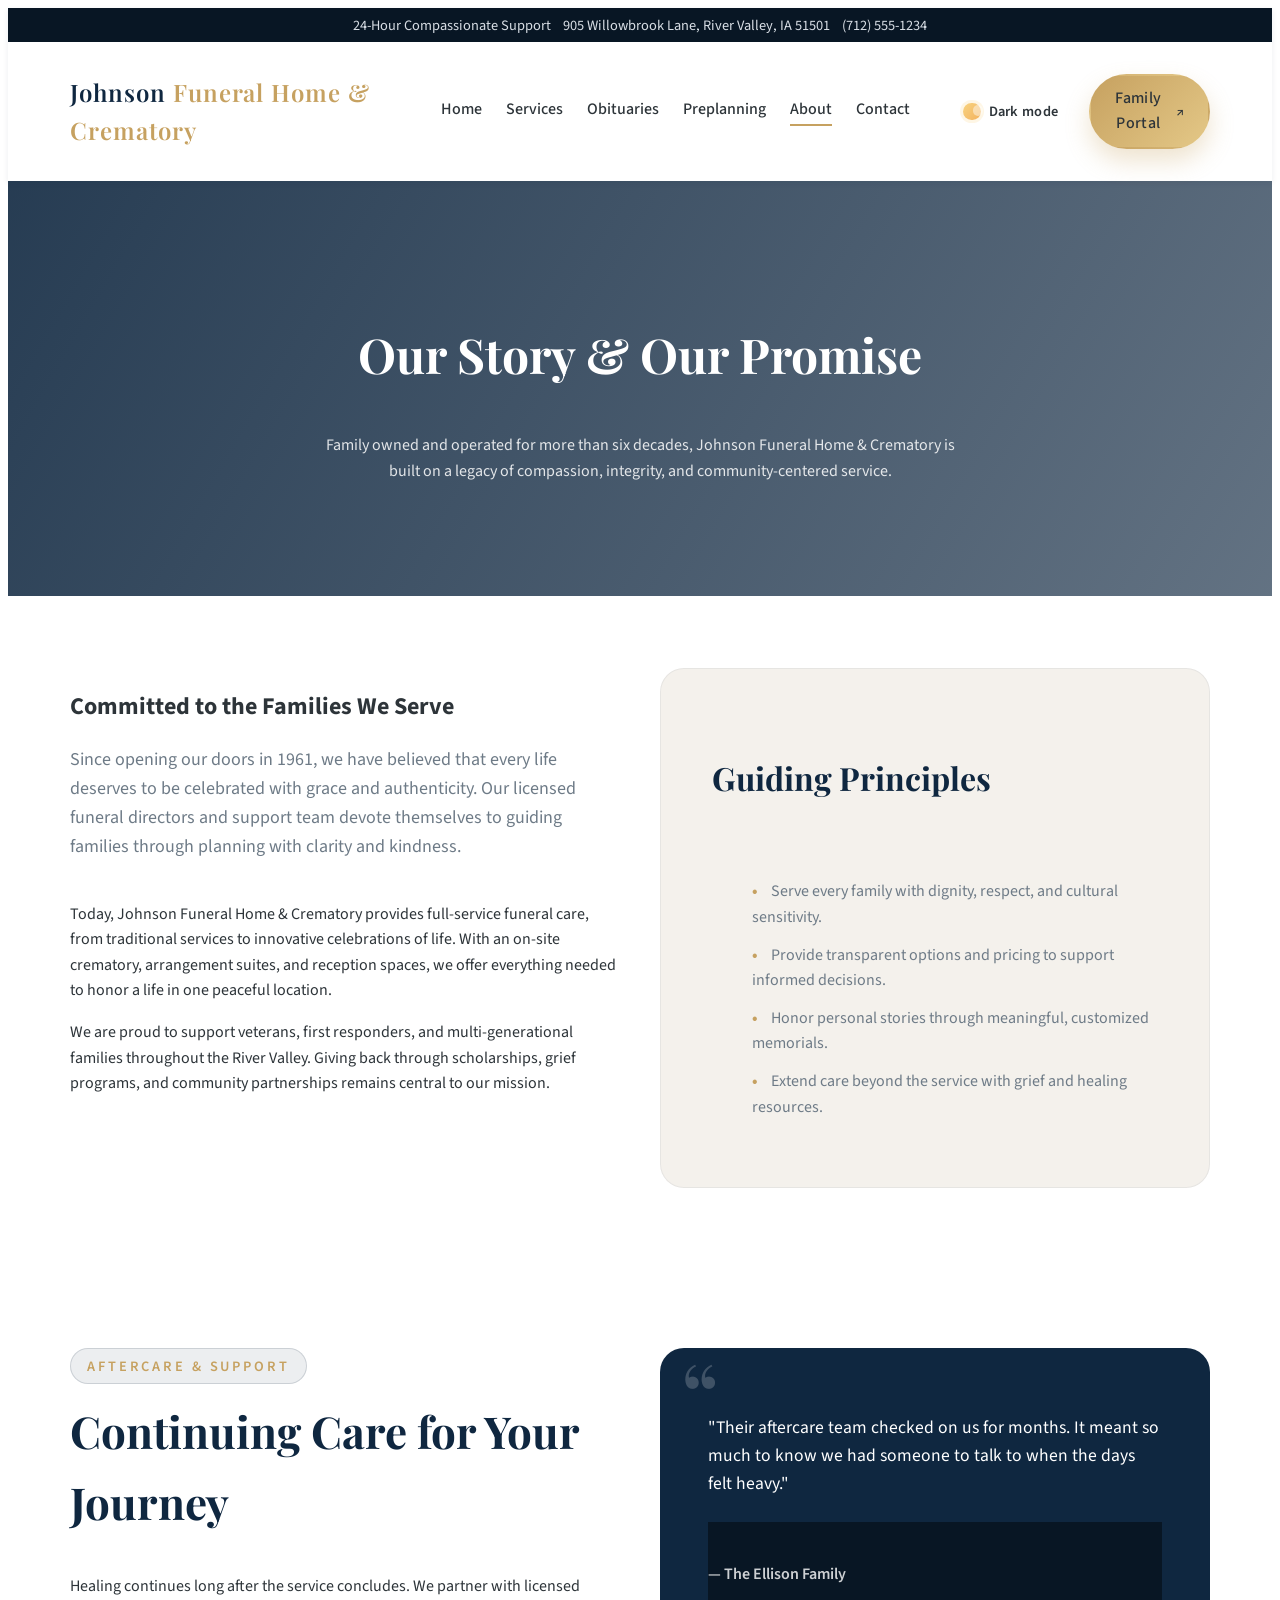
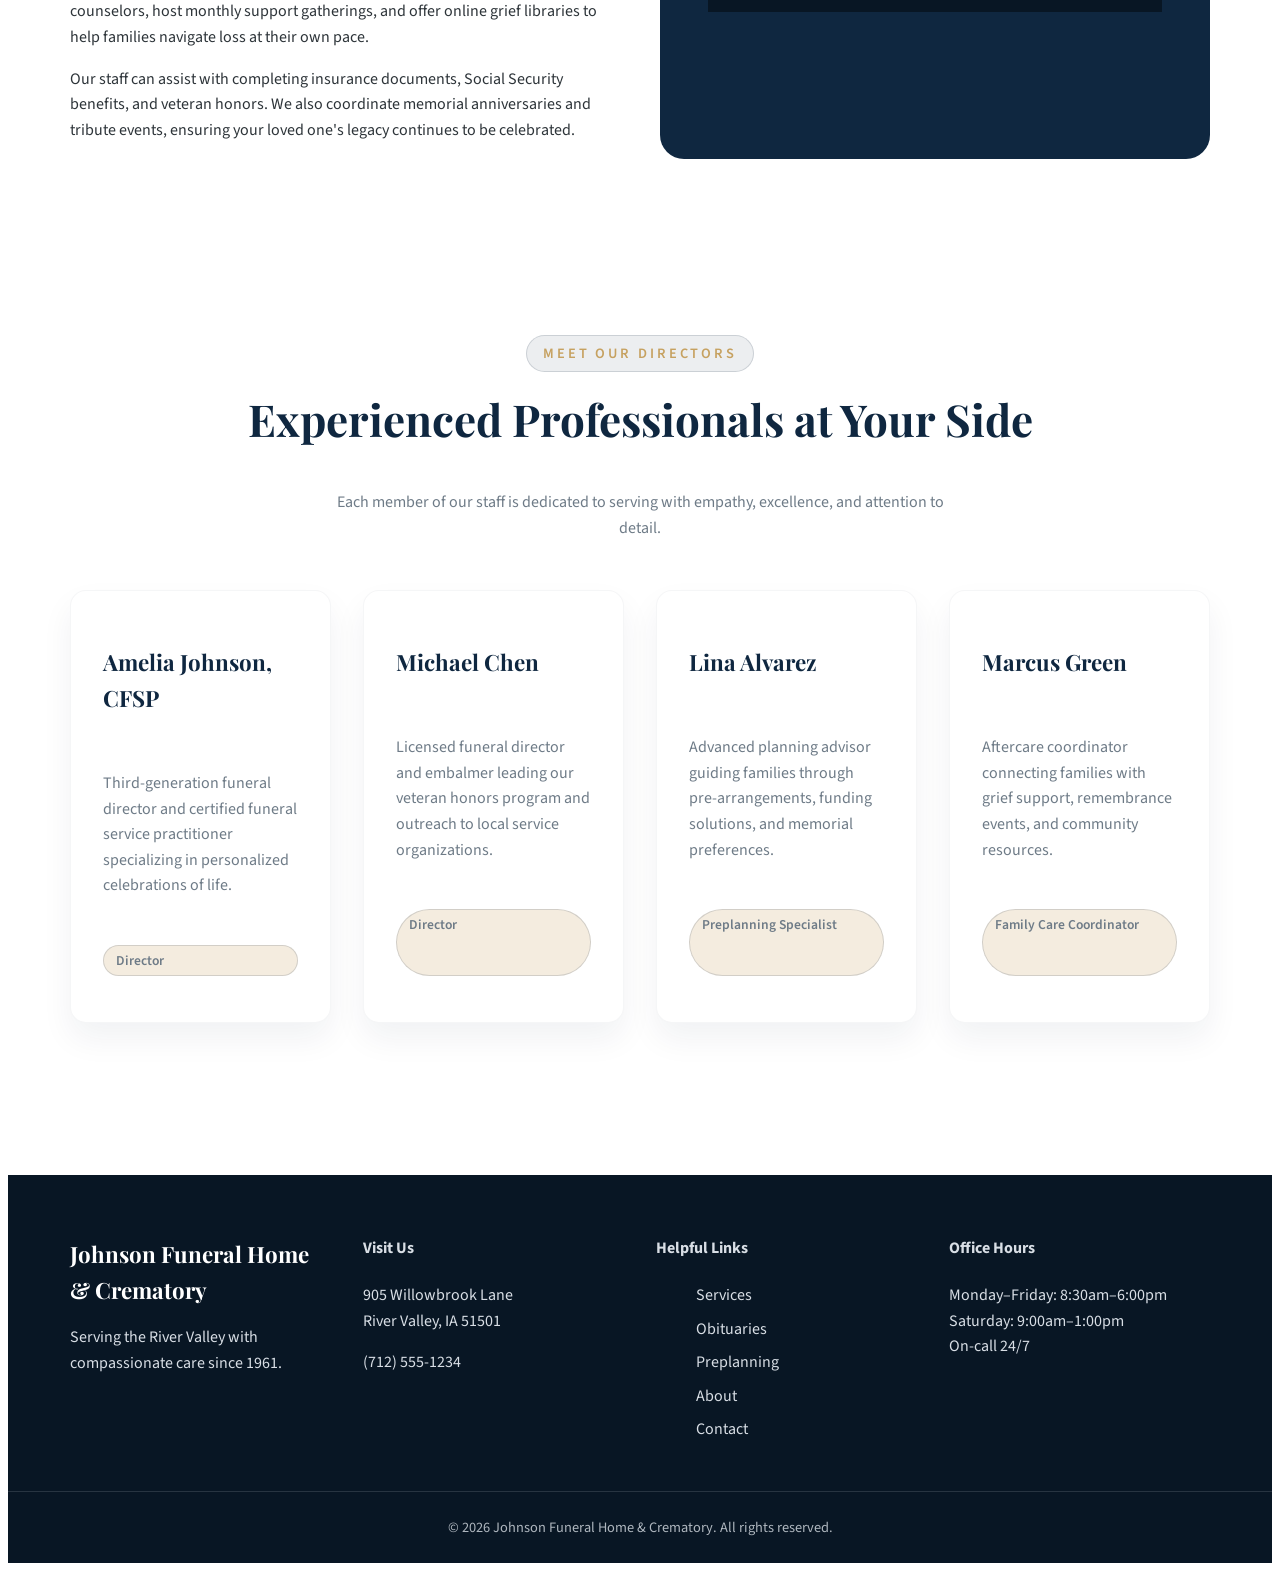
==== about.html @ 652b6789 "Merge branch 'main' into codex/create-github-pages-site-for-johnson-funeral-home-f4j07v" ====
<!DOCTYPE html>
<html lang="en" data-theme="light">
<html lang="en">
  <head>
    <meta charset="utf-8" />
    <meta name="viewport" content="width=device-width, initial-scale=1" />
    <meta
      name="description"
      content="Learn about the history, mission, and dedicated staff of Johnson Funeral Home & Crematory."
    />
    <title>About Johnson Funeral Home &amp; Crematory</title>
    <script>
      (function () {
        try {
          var storedTheme = localStorage.getItem('theme');
          if (storedTheme === 'dark') {
            document.documentElement.setAttribute('data-theme', 'dark');
          }
        } catch (error) {
          /* localStorage unavailable */
        }
      })();
    </script>
    <link rel="stylesheet" href="assets/css/site.css" />
    <script src="assets/js/main.js" defer></script>
  </head>
  <body>
    <header class="site-header">
      <div class="top-bar">
        <div class="container">
          <span>24-Hour Compassionate Support</span>
          <span>905 Willowbrook Lane, River Valley, IA 51501</span>
          <a href="tel:17125551234">(712) 555-1234</a>
        </div>
      </div>
      <div class="container navbar">
        <a href="index.html" class="brand">Johnson <span>Funeral Home &amp; Crematory</span></a>
        <button
          class="nav-toggle"
          type="button"
          aria-expanded="false"
          aria-label="Toggle navigation"
          data-nav-toggle
        >
          &#9776;
        </button>
        <ul class="nav-links" data-nav-links>
          <li><a href="index.html">Home</a></li>
          <li><a href="services.html">Services</a></li>
          <li><a href="obituaries.html">Obituaries</a></li>
          <li><a href="preplanning.html">Preplanning</a></li>
          <li><a class="active" href="about.html">About</a></li>
          <li><a href="contact.html">Contact</a></li>
          <li class="nav-actions">
            <button class="theme-toggle" type="button" data-theme-toggle aria-pressed="false">
              <span class="theme-toggle__icon" aria-hidden="true"></span>
              <span class="theme-toggle__label" data-theme-toggle-label>Dark mode</span>
            </button>
            <button
              class="btn btn-portal"
              type="button"
              data-portal-open
              aria-haspopup="dialog"
              aria-controls="family-portal"
            >
              Family Portal
            </button>
          </li>
        </ul>
      </div>
    </header>

    <main>
      <section class="page-hero">
        <div class="container">
          <h1>Our Story &amp; Our Promise</h1>
          <p>
            Family owned and operated for more than six decades, Johnson Funeral Home &amp; Crematory is built on a
            legacy of compassion, integrity, and community-centered service.
          </p>
        </div>
      </section>

      <section class="page-content">
        <div class="container split">
          <article>
            <h2>Committed to the Families We Serve</h2>
            <p class="lead">
              Since opening our doors in 1961, we have believed that every life deserves to be celebrated with grace
              and authenticity. Our licensed funeral directors and support team devote themselves to guiding families
              through planning with clarity and kindness.
            </p>
            <p>
              Today, Johnson Funeral Home &amp; Crematory provides full-service funeral care, from traditional services to
              innovative celebrations of life. With an on-site crematory, arrangement suites, and reception spaces, we
              offer everything needed to honor a life in one peaceful location.
            </p>
            <p>
              We are proud to support veterans, first responders, and multi-generational families throughout the River
              Valley. Giving back through scholarships, grief programs, and community partnerships remains central to
              our mission.
            </p>
          </article>
          <aside class="highlight-banner">
            <h3>Guiding Principles</h3>
            <ul>
              <li>Serve every family with dignity, respect, and cultural sensitivity.</li>
              <li>Provide transparent options and pricing to support informed decisions.</li>
              <li>Honor personal stories through meaningful, customized memorials.</li>
              <li>Extend care beyond the service with grief and healing resources.</li>
            </ul>
          </aside>
        </div>
      </section>

      <section class="section" id="aftercare">
        <div class="container grid-two-column">
          <div>
            <div class="section-header" style="text-align: left; margin: 0">
              <span>Aftercare &amp; Support</span>
              <h2>Continuing Care for Your Journey</h2>
            </div>
            <p>
              Healing continues long after the service concludes. We partner with licensed counselors, host monthly
              support gatherings, and offer online grief libraries to help families navigate loss at their own pace.
            </p>
            <p>
              Our staff can assist with completing insurance documents, Social Security benefits, and veteran honors.
              We also coordinate memorial anniversaries and tribute events, ensuring your loved one's legacy continues
              to be celebrated.
            </p>
          </div>
          <aside class="quote">
            <p>
              "Their aftercare team checked on us for months. It meant so much to know we had someone to talk to when the
              days felt heavy."
            </p>
            <footer>&mdash; The Ellison Family</footer>
          </aside>
        </div>
      </section>

      <section class="section">
        <div class="container">
          <div class="section-header">
            <span>Meet Our Directors</span>
            <h2>Experienced Professionals at Your Side</h2>
            <p>
              Each member of our staff is dedicated to serving with empathy, excellence, and attention to detail.
            </p>
          </div>
          <div class="card-grid">
            <article class="card">
              <h3>Amelia Johnson, CFSP</h3>
              <p>
                Third-generation funeral director and certified funeral service practitioner specializing in personalized
                celebrations of life.
              </p>
              <p class="badge">Director</p>
            </article>
            <article class="card">
              <h3>Michael Chen</h3>
              <p>
                Licensed funeral director and embalmer leading our veteran honors program and outreach to local service
                organizations.
              </p>
              <p class="badge">Director</p>
            </article>
            <article class="card">
              <h3>Lina Alvarez</h3>
              <p>
                Advanced planning advisor guiding families through pre-arrangements, funding solutions, and memorial
                preferences.
              </p>
              <p class="badge">Preplanning Specialist</p>
            </article>
            <article class="card">
              <h3>Marcus Green</h3>
              <p>
                Aftercare coordinator connecting families with grief support, remembrance events, and community resources.
              </p>
              <p class="badge">Family Care Coordinator</p>
            </article>
          </div>
        </div>
      </section>
    </main>

    <footer>
      <div class="container footer-grid">
        <div class="footer-brand">
          <h3>Johnson Funeral Home &amp; Crematory</h3>
          <p>Serving the River Valley with compassionate care since 1961.</p>
        </div>
        <div>
          <h4>Visit Us</h4>
          <p>905 Willowbrook Lane<br />River Valley, IA 51501</p>
          <p><a href="tel:17125551234">(712) 555-1234</a></p>
        </div>
        <div>
          <h4>Helpful Links</h4>
          <ul class="footer-links">
            <li><a href="services.html">Services</a></li>
            <li><a href="obituaries.html">Obituaries</a></li>
            <li><a href="preplanning.html">Preplanning</a></li>
            <li><a href="about.html">About</a></li>
            <li><a href="contact.html">Contact</a></li>
          </ul>
        </div>
        <div>
          <h4>Office Hours</h4>
          <p>Monday&ndash;Friday: 8:30am&ndash;6:00pm<br />Saturday: 9:00am&ndash;1:00pm<br />On-call 24/7</p>
        </div>
      </div>
      <div class="footer-bottom">
        &copy; <span id="year">2024</span> Johnson Funeral Home &amp; Crematory. All rights reserved.
      </div>
    </footer>
    <div class="portal-modal" id="family-portal" data-portal-modal aria-hidden="true">
      <div class="portal-modal__content" role="dialog" aria-modal="true" aria-labelledby="portal-title">
        <header class="portal-modal__header">
          <h2 id="portal-title">Family Portal</h2>
          <button class="portal-modal__close" type="button" data-portal-close aria-label="Close family portal">&times;</button>
        </header>
        <div class="portal-modal__body">
          <iframe src="https://thepassagecare.com" title="Family Portal - The Passage Care" loading="lazy"></iframe>
        </div>
      </div>
    </div>
    <script>
      document.getElementById('year').textContent = new Date().getFullYear();
    </script>
  </body>
</html>
---- assets/css/site.css ----
@import url("https://fonts.googleapis.com/css2?family=Playfair+Display:wght@500;600;700&family=Source+Sans+Pro:wght@400;600;700&display=swap");

:root {
  --primary: #0f2740;
  --primary-dark: #081624;
  --accent: #c6a160;
  --light: #f4f1ec;
  --muted: #6e7b87;
  --text: #2d3439;
  --text-subtle: #55616b;
  --body-bg: #ffffff;
  --nav-surface: rgba(255, 255, 255, 0.95);
  --surface: #ffffff;
  --surface-alt: #f3f6fa;
  --surface-border: rgba(15, 39, 64, 0.08);
  --overlay: rgba(13, 22, 36, 0.65);
  --body-bg: #ffffff;
  --nav-surface: #ffffff;
  --surface: #ffffff;
  --surface-alt: #f3f6fa;
  --surface-border: rgba(15, 39, 64, 0.06);
  --max-width: 1140px;
  --transition: all 0.3s ease;
  color-scheme: light;
  font-size: 16px;
}

:root[data-theme="dark"] {
  --primary: #d8e4f5;
  --primary-dark: #03070f;
  --primary-dark: #040910;
  --accent: #d7ba7a;
  --light: rgba(215, 186, 122, 0.12);
  --muted: #a7b4c5;
  --text: #e8eff7;
  --text-subtle: #92a1b6;
  --body-bg: #070f1c;
  --nav-surface: rgba(7, 13, 22, 0.92);
  --surface: rgba(14, 21, 32, 0.98);
  --surface-alt: rgba(255, 255, 255, 0.04);
  --surface-border: rgba(255, 255, 255, 0.12);
  --overlay: rgba(2, 5, 12, 0.72);
  color-scheme: dark;
}

  --body-bg: #070f1c;
  --nav-surface: rgba(9, 14, 22, 0.95);
  --surface: rgba(15, 23, 35, 0.98);
  --surface-alt: rgba(255, 255, 255, 0.04);
  --surface-border: rgba(255, 255, 255, 0.12);
  color-scheme: dark;
}

  --max-width: 1140px;
  --transition: all 0.3s ease;
  font-size: 16px;
}

* {
  box-sizing: border-box;
  margin: 0;
  padding: 0;
}

body {
  font-family: "Source Sans Pro", "Segoe UI", Tahoma, sans-serif;
  color: var(--text);
  background-color: var(--body-bg);
  line-height: 1.6;
  transition: background-color 0.35s ease, color 0.35s ease;
  background-color: #ffffff;
  line-height: 1.6;
}

a {
  color: inherit;
  text-decoration: none;
}

a:hover,
a:focus {
  color: var(--accent);
}

.container {
  width: min(92%, var(--max-width));
  margin: 0 auto;
}

.top-bar {
  background: var(--primary-dark);
  color: #d8dee5;
  font-size: 0.9rem;
  padding: 0.35rem 0;
}

.top-bar .container {
  display: flex;
  flex-wrap: wrap;
  gap: 0.75rem;
  justify-content: center;
  align-items: center;
}

.site-header {
  background: var(--nav-surface);
  background: #ffffff;
  position: sticky;
  top: 0;
  z-index: 1000;
  box-shadow: 0 2px 6px rgba(15, 39, 64, 0.08);
  backdrop-filter: blur(6px);
}

.navbar {
  display: flex;
  align-items: center;
  justify-content: space-between;
  gap: 1.5rem;
  padding: 1rem 0;
  position: relative;
  padding: 1rem 0;
}

.brand {
  font-family: "Playfair Display", "Times New Roman", serif;
  font-size: 1.5rem;
  font-weight: 600;
  color: var(--primary);
  letter-spacing: 0.04em;
}

.brand span {
  color: var(--accent);
}

.nav-links {
  list-style: none;
  display: flex;
  gap: 1.5rem;
  align-items: center;
  font-weight: 500;
}

.nav-links li {
  display: inline-flex;
  align-items: center;
}

.nav-links a {
  position: relative;
  padding-bottom: 0.25rem;
}

.nav-links button {
  font: inherit;
  color: inherit;
  cursor: pointer;
}

.nav-links button:not(.btn) {
  background: none;
  border: none;
}

.nav-links li.nav-actions {
  gap: 0.9rem;
}

.nav-links li.nav-actions .btn,
.nav-links li.nav-actions .theme-toggle {
  display: inline-flex;
  align-items: center;
  justify-content: center;
}

.nav-links li.nav-actions .theme-toggle {
  min-height: 2.75rem;
}

.nav-links li.nav-actions .btn-portal {
  min-height: 2.75rem;
  display: inline-flex;
  align-items: center;
  gap: 0.9rem;
}

.nav-links li.nav-actions .btn,
.nav-links li.nav-actions .theme-toggle {
  margin: 0;
}

.theme-toggle {
  display: inline-flex;
  align-items: center;
  gap: 0.5rem;
  border-radius: 999px;
  border: 1px solid rgba(15, 39, 64, 0.18);
  padding: 0.45rem 0.95rem;
  transition: var(--transition);
  color: var(--text);
  background: rgba(198, 161, 96, 0.08);
}

.theme-toggle:focus,
.theme-toggle:hover {
  border-color: var(--accent);
  color: var(--accent);
}

.theme-toggle__icon {
  width: 1.1rem;
  height: 1.1rem;
  border-radius: 50%;
  background: linear-gradient(135deg, #f8d37f, #f3b25f);
  position: relative;
  box-shadow: 0 0 0 3px rgba(248, 211, 127, 0.2);
  transition: var(--transition);
}

.theme-toggle__icon::after {
  content: "";
  position: absolute;
  width: 60%;
  height: 60%;
  border-radius: 50%;
  top: 15%;
  right: -15%;
  background: rgba(255, 255, 255, 0.45);
  transition: var(--transition);
}

.theme-toggle__label {
  font-size: 0.9rem;
  font-weight: 600;
  letter-spacing: 0.02em;
  white-space: nowrap;
}

.btn-portal {
  background: transparent;
  border-color: rgba(15, 39, 64, 0.18);
  color: var(--primary);
  background: linear-gradient(135deg, var(--accent), #e4c887);
  color: #1d1a15;
  border-color: transparent;
  box-shadow: 0 12px 24px rgba(198, 161, 96, 0.3);
  display: inline-flex;
  align-items: center;
  gap: 0.45rem;
}

.btn-portal:hover,
.btn-portal:focus {
  background: rgba(15, 39, 64, 0.08);
  border-color: var(--primary);
  color: var(--primary);
}

.nav-links .btn-portal {
  padding: 0.6rem 1.35rem;
}

.hero .btn-primary {
  background: var(--accent);
  border-color: var(--accent);
  color: #1f1f1f;
}

.hero .btn-primary:hover,
.hero .btn-primary:focus {
  background: transparent;
  border-color: rgba(255, 255, 255, 0.85);
  color: #ffffff;
}

.hero .btn-secondary,
.hero .btn-portal {
  border-color: rgba(255, 255, 255, 0.7);
  color: #ffffff;
}

.hero .btn-secondary:hover,
.hero .btn-secondary:focus,
.hero .btn-portal:hover,
.hero .btn-portal:focus {
  background: rgba(255, 255, 255, 0.12);
  border-color: #ffffff;
  color: #ffffff;
}

.contact-block .btn-secondary {
  border-color: rgba(15, 39, 64, 0.18);
  color: var(--primary);
}

.contact-block .btn-secondary:hover,
.contact-block .btn-secondary:focus {
  background: rgba(15, 39, 64, 0.08);
  border-color: var(--primary);
  color: var(--primary);
}

.contact-block .btn-primary,
.highlight-banner .btn-primary {
  box-shadow: 0 10px 22px rgba(15, 39, 64, 0.12);
}

.contact-block .btn-primary:hover,
.contact-block .btn-primary:focus,
.highlight-banner .btn-primary:hover,
.highlight-banner .btn-primary:focus {
  box-shadow: none;
  box-shadow: 0 16px 32px rgba(198, 161, 96, 0.35);
  transform: translateY(-2px);
  color: #1d1a15;
}

.btn-portal::after {
  content: "\2197";
  font-size: 0.85rem;
  transition: var(--transition);
}

.btn-portal:hover::after,
.btn-portal:focus::after {
  transform: translate(2px, -2px);
}

.nav-links .btn-portal {
  padding: 0.6rem 1.35rem;
}

.nav-links a::after {
  content: "";
  position: absolute;
  left: 0;
  bottom: 0;
  height: 2px;
  width: 0;
  background: var(--accent);
  transition: var(--transition);
}

.nav-links a:hover::after,
.nav-links a:focus::after,
.nav-links a.active::after {
  width: 100%;
}

.nav-toggle {
  display: none;
  background: none;
  border: none;
  font-size: 1.75rem;
  color: var(--text);
  color: var(--primary);
  cursor: pointer;
}

.hero {
  position: relative;
  padding: clamp(6rem, 12vw, 9rem) 0;
  background: linear-gradient(120deg, rgba(15, 39, 64, 0.85), rgba(15, 39, 64, 0.65)),
    url("../images/banner1.png") center/cover;
  color: #ffffff;
}

.hero .container {
  display: grid;
  gap: 2.5rem;
  align-items: center;
}

.hero-content h1 {
  font-family: "Playfair Display", "Times New Roman", serif;
  font-size: clamp(2.4rem, 5vw, 3.6rem);
  margin-bottom: 1rem;
  letter-spacing: 0.03em;
}

.hero-content p {
  font-size: 1.125rem;
  max-width: 38rem;
  color: #f2f6fa;
  margin-bottom: 2rem;
}

.hero-actions {
  display: flex;
  flex-wrap: wrap;
  gap: 1rem;
}

.btn {
  display: inline-flex;
  align-items: center;
  justify-content: center;
  min-height: 3rem;
  padding: 0.75rem 1.85rem;
  border-radius: 999px;
  border: 2px solid transparent;
  font-weight: 600;
  font-size: 0.95rem;
  letter-spacing: 0.02em;
  transition: var(--transition);
  line-height: 1;
}

.btn-primary {
  background: var(--primary);
  border-color: var(--primary);
  color: #ffffff;
  display: inline-block;
  padding: 0.75rem 1.75rem;
  border-radius: 999px;
  border: 2px solid transparent;
  font-weight: 600;
  letter-spacing: 0.02em;
  transition: var(--transition);
}

.btn-primary {
  background: var(--accent);
  color: #1f1f1f;
}

.btn-primary:hover,
.btn-primary:focus {
  background: transparent;
  border-color: var(--primary);
  color: var(--primary);
}

.btn-secondary {
  background: transparent;
  border-color: rgba(15, 39, 64, 0.18);
  color: var(--primary);
  border-color: #ffffff;
  color: #ffffff;
}

.btn-secondary {
  border-color: var(--accent);
  color: #ffffff;
}

.btn-secondary:hover,
.btn-secondary:focus {
  background: rgba(15, 39, 64, 0.08);
  border-color: var(--primary);
  color: var(--primary);
  background: var(--accent);
  color: #1f1f1f;
}

.hero-highlights {
  display: grid;
  gap: 1.25rem;
  grid-template-columns: repeat(auto-fit, minmax(220px, 1fr));
}

.hero-highlights article {
  background: rgba(255, 255, 255, 0.12);
  border-radius: 1rem;
  padding: 1.75rem;
  backdrop-filter: blur(6px);
  border: 1px solid rgba(255, 255, 255, 0.25);
  display: flex;
  flex-direction: column;
  gap: 0.75rem;
}

.hero-highlights h3 {
  font-family: "Playfair Display", serif;
  margin-bottom: 0.5rem;
  font-size: 1.25rem;
  color: #ffffff;
}

.hero-highlights p {
  color: rgba(246, 248, 252, 0.85);
}

.section {
  padding: clamp(4rem, 9vw, 5.5rem) 0;
}

.section-header {
  text-align: center;
  margin-bottom: 3rem;
}

.section-header span {
  display: inline-flex;
  align-items: center;
  justify-content: center;
  padding: 0.35rem 1rem;
  border-radius: 999px;
  border: 1px solid rgba(15, 39, 64, 0.15);
  background: rgba(15, 39, 64, 0.08);
  color: var(--primary);
  text-transform: uppercase;
  font-size: 0.82rem;
  letter-spacing: 0.18em;
  font-weight: 600;
  color: var(--accent);
  text-transform: uppercase;
  font-size: 0.9rem;
  letter-spacing: 0.2em;
}

.section-header h2 {
  font-family: "Playfair Display", serif;
  font-size: clamp(2rem, 4vw, 2.75rem);
  color: var(--primary);
  margin-top: 0.75rem;
}

.section-header p {
  max-width: 40rem;
  margin: 0.9rem auto 0;
  color: var(--text-subtle);
  margin: 0.75rem auto 0;
  color: var(--muted);
}

.card-grid {
  display: grid;
  gap: 2rem;
  grid-template-columns: repeat(auto-fit, minmax(260px, 1fr));
}

.card {
  background: var(--surface);
  border-radius: 1rem;
  padding: 2rem;
  box-shadow: 0 16px 32px rgba(15, 39, 64, 0.06);
  border: 1px solid var(--surface-border);
  background: #ffffff;
  border-radius: 1rem;
  padding: 2rem;
  box-shadow: 0 16px 32px rgba(15, 39, 64, 0.06);
  border: 1px solid rgba(15, 39, 64, 0.04);
  display: flex;
  flex-direction: column;
  gap: 1rem;
  transition: var(--transition);
}

.card:hover {
  transform: translateY(-6px);
  box-shadow: 0 18px 40px rgba(15, 39, 64, 0.12);
}

.card h3 {
  font-family: "Playfair Display", serif;
  font-size: 1.4rem;
  color: var(--primary);
}

.card p {
  color: var(--text-subtle);
  color: var(--muted);
  flex: 1;
}

.card .card-link {
  font-weight: 600;
  color: var(--primary);
}

.highlight-banner {
  background: var(--light);
  border-radius: 1.5rem;
  padding: 3.25rem;
  display: grid;
  gap: 1.75rem;
  box-shadow: inset 0 0 0 1px rgba(15, 39, 64, 0.06);
}

.highlight-banner h3 {
  font-family: "Playfair Display", serif;
  font-size: 2rem;
  color: var(--primary);
}

.highlight-banner ul {
  display: grid;
  gap: 0.75rem;
  color: var(--text-subtle);
  color: var(--muted);
  list-style: none;
}

.highlight-banner ul li::before {
  content: "\2022";
  color: var(--accent);
  font-weight: 700;
  display: inline-block;
  width: 1.2rem;
}

.grid-two-column {
  display: grid;
  gap: 2.5rem;
  grid-template-columns: repeat(auto-fit, minmax(280px, 1fr));
}

.quote {
  background: linear-gradient(135deg, rgba(15, 39, 64, 0.92), rgba(15, 39, 64, 0.82));
  background: #0f2740;
  color: #ffffff;
  padding: 3rem;
  border-radius: 1.5rem;
  position: relative;
  overflow: hidden;
}

.quote::before {
  content: "\201C";
  position: absolute;
  top: -30px;
  left: 20px;
  font-size: 6rem;
  color: rgba(255, 255, 255, 0.2);
  font-family: "Playfair Display", serif;
}

.quote p {
  font-size: 1.1rem;
  max-width: 36rem;
}

.quote footer {
  margin-top: 1.5rem;
  font-weight: 600;
  color: rgba(255, 255, 255, 0.8);
}

.contact-block {
  background: var(--surface);
  background: #ffffff;
  border-radius: 1.5rem;
  padding: 2.5rem;
  box-shadow: 0 12px 32px rgba(15, 39, 64, 0.1);
  display: grid;
  gap: 1.5rem;
}

.contact-block h3 {
  font-family: "Playfair Display", serif;
  color: var(--primary);
}

.contact-details {
  display: grid;
  gap: 1rem;
  color: var(--text-subtle);
  color: var(--muted);
}

.contact-details span {
  font-weight: 600;
  color: var(--primary);
}

.contact-actions {
  display: flex;
  flex-wrap: wrap;
  gap: 1rem;
}

footer {
  background: var(--primary-dark);
  color: #d8dee5;
  padding: 2.5rem 0 1.5rem;
  margin-top: 4rem;
}

.footer-grid {
  display: grid;
  gap: 2rem;
  grid-template-columns: repeat(auto-fit, minmax(220px, 1fr));
}

.footer-brand h3 {
  font-family: "Playfair Display", serif;
  font-size: 1.4rem;
  margin-bottom: 0.75rem;
  color: #ffffff;
}

.footer-links {
  list-style: none;
  display: grid;
  gap: 0.5rem;
}

.footer-links a {
  color: #d8dee5;
}

.footer-links a:hover,
.footer-links a:focus {
  color: var(--accent);
}

.footer-bottom {
  border-top: 1px solid rgba(216, 222, 229, 0.15);
  margin-top: 2rem;
  padding-top: 1.5rem;
  text-align: center;
  font-size: 0.9rem;
  color: rgba(216, 222, 229, 0.8);
}

.page-hero {
  background: linear-gradient(120deg, rgba(15, 39, 64, 0.9), rgba(15, 39, 64, 0.65));
  color: #ffffff;
  padding: clamp(4rem, 10vw, 6rem) 0;
  text-align: center;
}

.page-hero h1 {
  font-family: "Playfair Display", serif;
  font-size: clamp(2.2rem, 4vw, 3rem);
}

.page-hero p {
  margin-top: 1rem;
  max-width: 40rem;
  margin-inline: auto;
  color: rgba(255, 255, 255, 0.85);
}

.page-content {
  padding: clamp(3rem, 8vw, 4.5rem) 0;
}

.lead {
  font-size: 1.125rem;
  color: var(--text-subtle);
  color: var(--muted);
  margin-bottom: 2.5rem;
}

.featured-list {
  list-style: none;
  display: grid;
  gap: 1rem;
  margin-top: 1.5rem;
}

.featured-list li {
  padding: 1rem 1.25rem;
  border-radius: 1rem;
  background: var(--surface-alt);
  border: 1px solid var(--surface-border);
  background: rgba(15, 39, 64, 0.04);
  border: 1px solid rgba(15, 39, 64, 0.08);
}

.split {
  display: grid;
  gap: 2.5rem;
  grid-template-columns: repeat(auto-fit, minmax(280px, 1fr));
}

blockquote {
  background: var(--light);
  padding: 1.5rem 2rem;
  border-left: 4px solid var(--accent);
  border-radius: 1rem;
  color: var(--primary);
  font-style: italic;
}

blockquote cite {
  display: block;
  margin-top: 0.75rem;
  font-style: normal;
  font-weight: 600;
  color: var(--primary-dark);
}

.obituary-list {
  display: grid;
  gap: 1.5rem;
}

.obituary-card {
  border: 1px solid var(--surface-border);
  border-radius: 1rem;
  padding: 1.75rem;
  background: var(--surface);
  border: 1px solid rgba(15, 39, 64, 0.08);
  border-radius: 1rem;
  padding: 1.75rem;
  background: #ffffff;
  box-shadow: 0 10px 24px rgba(15, 39, 64, 0.05);
}

.obituary-card h3 {
  font-family: "Playfair Display", serif;
  font-size: 1.4rem;
  color: var(--primary);
}

.obituary-card time {
  display: block;
  font-size: 0.95rem;
  color: var(--accent);
  margin: 0.35rem 0 1rem;
}

.table {
  width: 100%;
  border-collapse: collapse;
  margin-top: 1.5rem;
}

.table th,
.table td {
  padding: 0.9rem 1rem;
  border-bottom: 1px solid rgba(15, 39, 64, 0.1);
  text-align: left;
}

.table th {
  background: var(--surface-alt);
  background: rgba(15, 39, 64, 0.05);
  font-weight: 600;
}

.contact-page {
  display: grid;
  gap: 2.5rem;
  grid-template-columns: repeat(auto-fit, minmax(280px, 1fr));
}

.contact-page form {
  background: var(--surface);
  background: #ffffff;
  padding: 2rem;
  border-radius: 1.5rem;
  box-shadow: 0 12px 32px rgba(15, 39, 64, 0.08);
  display: grid;
  gap: 1.25rem;
}

.contact-page label {
  font-weight: 600;
  color: var(--primary);
}

.contact-page input,
.contact-page textarea,
.contact-page select {
  width: 100%;
  padding: 0.75rem 0.9rem;
  border-radius: 0.75rem;
  border: 1px solid rgba(15, 39, 64, 0.12);
  font: inherit;
  color: var(--text);
}

.contact-page textarea {
  min-height: 150px;
  resize: vertical;
}

.form-disclaimer {
  font-size: 0.85rem;
  color: var(--text-subtle);
  color: var(--muted);
  line-height: 1.4;
}

.badge {
  display: inline-block;
  background: rgba(15, 39, 64, 0.08);
  border: 1px solid rgba(15, 39, 64, 0.15);
  background: rgba(198, 161, 96, 0.2);
  color: var(--primary);
  padding: 0.25rem 0.75rem;
  border-radius: 999px;
  font-size: 0.85rem;
  font-weight: 600;
}

body.portal-open {
  overflow: hidden;
}

.portal-modal {
  position: fixed;
  inset: 0;
  z-index: 1200;
  display: flex;
  align-items: center;
  justify-content: center;
  padding: 2.5rem 1.5rem;
  background: var(--overlay);
  background: rgba(5, 10, 18, 0.7);
  backdrop-filter: blur(8px);
  opacity: 0;
  pointer-events: none;
  transition: var(--transition);
}

.portal-modal.is-open {
  opacity: 1;
  pointer-events: auto;
}

.portal-modal__content {
  width: min(1024px, 92vw);
  max-height: 90vh;
  background: var(--nav-surface);
  border-radius: 1.5rem;
  overflow: hidden;
  display: flex;
  flex-direction: column;
  box-shadow: 0 24px 48px rgba(15, 39, 64, 0.18);
  transform: translateY(30px);
  transition: var(--transition);
}

.portal-modal.is-open .portal-modal__content {
  transform: translateY(0);
}

.portal-modal__header {
  display: flex;
  align-items: center;
  justify-content: space-between;
  gap: 1rem;
  padding: 1.25rem 1.75rem;
  background: linear-gradient(135deg, var(--accent), #e4c887);
  color: #1d1a15;
}

.portal-modal__header h2 {
  font-family: "Playfair Display", serif;
  font-size: 1.5rem;
  color: inherit;
}

.portal-modal__close {
  border: none;
  background: rgba(29, 26, 21, 0.12);
  color: inherit;
  width: 2.5rem;
  height: 2.5rem;
  border-radius: 50%;
  font-size: 1.5rem;
  line-height: 1;
  cursor: pointer;
  transition: var(--transition);
}

.portal-modal__close:hover,
.portal-modal__close:focus {
  background: rgba(29, 26, 21, 0.22);
  transform: rotate(90deg);
}

.portal-modal__body {
  flex: 1;
  background: var(--surface);
}

.portal-modal__body iframe {
  display: block;
  width: 100%;
  height: 100%;
  min-height: 60vh;
  border: none;
  background: #ffffff;
}

:root[data-theme="dark"] .top-bar {
  background: rgba(4, 8, 16, 0.88);
  color: rgba(232, 239, 247, 0.82);
}

:root[data-theme="dark"] .hero {
  background: linear-gradient(120deg, rgba(7, 14, 24, 0.92), rgba(7, 14, 24, 0.8)),
    url("../images/banner1.png") center/cover;
}

:root[data-theme="dark"] .hero-content p {
  color: rgba(232, 239, 247, 0.78);
}

:root[data-theme="dark"] .hero-highlights article {
  background: rgba(9, 15, 26, 0.78);
  border-color: rgba(215, 186, 122, 0.18);
}

:root[data-theme="dark"] .section-header span {
  background: rgba(216, 228, 245, 0.12);
  border-color: rgba(216, 228, 245, 0.28);
  color: var(--primary);
}

:root[data-theme="dark"] .section-header p {
  color: var(--text-subtle);
}

:root[data-theme="dark"] .card .card-link,
:root[data-theme="dark"] .footer-links ul li a {
  color: var(--primary);
}

:root[data-theme="dark"] .card .card-link:hover,
:root[data-theme="dark"] .card .card-link:focus {
  color: var(--accent);
}

:root[data-theme="dark"] .highlight-banner {
  background: rgba(14, 21, 32, 0.92);
  box-shadow: inset 0 0 0 1px rgba(215, 186, 122, 0.22);
}

:root[data-theme="dark"] .highlight-banner h3 {
  color: var(--primary);
}

:root[data-theme="dark"] .highlight-banner ul {
  color: var(--text-subtle);
}

:root[data-theme="dark"] .page-hero {
  background: linear-gradient(120deg, rgba(7, 14, 24, 0.94), rgba(7, 14, 24, 0.82));
}

:root[data-theme="dark"] .featured-list li {
  background: rgba(14, 21, 32, 0.9);
  border-color: rgba(215, 186, 122, 0.12);
}

:root[data-theme="dark"] .badge {
  background: rgba(216, 228, 245, 0.12);
  border-color: rgba(216, 228, 245, 0.28);
  color: var(--primary);
}

:root[data-theme="dark"] .quote {
  background: linear-gradient(135deg, rgba(7, 14, 24, 0.95), rgba(10, 19, 32, 0.9));
}

:root[data-theme="dark"] .contact-block {
  background: rgba(10, 17, 28, 0.96);
}

:root[data-theme="dark"] .btn-secondary,
:root[data-theme="dark"] .btn-portal {
  border-color: rgba(216, 228, 245, 0.35);
  color: var(--primary);
}

:root[data-theme="dark"] .btn-secondary:hover,
:root[data-theme="dark"] .btn-secondary:focus,
:root[data-theme="dark"] .btn-portal:hover,
:root[data-theme="dark"] .btn-portal:focus {
  background: rgba(216, 228, 245, 0.18);
  border-color: var(--primary);
  color: var(--primary);
}

:root[data-theme="dark"] footer {
  background: rgba(5, 9, 17, 0.95);
  color: rgba(232, 239, 247, 0.82);
}

:root[data-theme="dark"] .site-header {
  box-shadow: 0 18px 48px rgba(0, 0, 0, 0.55);
}

:root[data-theme="dark"] .nav-links a {
  color: var(--text);
}

:root[data-theme="dark"] .theme-toggle {
  background: rgba(215, 186, 122, 0.16);
  border-color: rgba(255, 255, 255, 0.14);
}

:root[data-theme="dark"] .theme-toggle:hover,
:root[data-theme="dark"] .theme-toggle:focus {
  color: var(--accent);
  border-color: var(--accent);
}

:root[data-theme="dark"] .theme-toggle__icon {
  background: linear-gradient(135deg, #9bbaf7, #cfe0ff);
  box-shadow: 0 0 0 3px rgba(155, 186, 247, 0.24);
}

:root[data-theme="dark"] .theme-toggle__icon::after {
  background: rgba(7, 13, 22, 0.7);
  right: 12%;
}

:root[data-theme="dark"] .card,
:root[data-theme="dark"] .contact-block,
:root[data-theme="dark"] .obituary-card,
:root[data-theme="dark"] .contact-page form {
  box-shadow: 0 24px 48px rgba(0, 0, 0, 0.55);
}

:root[data-theme="dark"] .card:hover {
  box-shadow: 0 28px 60px rgba(0, 0, 0, 0.6);
}

:root[data-theme="dark"] .highlight-banner {
  box-shadow: inset 0 0 0 1px rgba(215, 186, 122, 0.25);
}

:root[data-theme="dark"] .table th,
:root[data-theme="dark"] .table td {
  border-color: rgba(255, 255, 255, 0.12);
}

:root[data-theme="dark"] .contact-page input,
:root[data-theme="dark"] .contact-page textarea,
:root[data-theme="dark"] .contact-page select {
  background: rgba(255, 255, 255, 0.02);
  border-color: rgba(255, 255, 255, 0.16);
  color: var(--text);
}

:root[data-theme="dark"] .contact-page input::placeholder,
:root[data-theme="dark"] .contact-page textarea::placeholder {
  color: rgba(232, 239, 247, 0.55);
}

:root[data-theme="dark"] blockquote {
  border-left-color: var(--accent);
  background: rgba(215, 186, 122, 0.08);
}

:root[data-theme="dark"] .portal-modal {
  background: rgba(3, 7, 14, 0.82);
}

:root[data-theme="dark"] .portal-modal__content {
  box-shadow: 0 32px 60px rgba(0, 0, 0, 0.7);
}

:root[data-theme="dark"] .portal-modal__close {
  background: rgba(29, 26, 21, 0.35);
  color: #fdfcf7;
}

:root[data-theme="dark"] .portal-modal__close:hover,
:root[data-theme="dark"] .portal-modal__close:focus {
  background: rgba(29, 26, 21, 0.48);
}

:root[data-theme="dark"] .portal-modal__body {
  background: var(--surface);
}

:root[data-theme="dark"] .portal-modal__body iframe {
  background: #0f1622;
}

@media (min-width: 961px) {
  .nav-links li.nav-actions {
    margin-left: 0.75rem;
  }

  .nav-links li.nav-actions .theme-toggle {
    padding-inline: 1.05rem;
  }

  .nav-links li.nav-actions .btn-portal {
    padding-inline: 1.5rem;
  }
}

@media (max-width: 960px) {
  .nav-toggle {
    display: block;
  }

  .nav-links {
    position: absolute;
    inset: 100% 1rem auto;
    background: var(--nav-surface);
    border-radius: 1rem;
    padding: 1.5rem;
    box-shadow: 0 12px 32px rgba(15, 39, 64, 0.1);
    border: 1px solid rgba(15, 39, 64, 0.08);
    background: #ffffff;
    border-radius: 1rem;
    padding: 1.5rem;
    box-shadow: 0 12px 32px rgba(15, 39, 64, 0.1);
    flex-direction: column;
    gap: 1rem;
    opacity: 0;
    pointer-events: none;
    transform: translateY(-15px);
    transition: var(--transition);
  }

  :root[data-theme="dark"] .nav-links {
    box-shadow: 0 24px 48px rgba(0, 0, 0, 0.55);
    border-color: rgba(255, 255, 255, 0.12);
  }

  .nav-links.open {
    opacity: 1;
    pointer-events: auto;
    transform: translateY(0);
  }

  .nav-links li.nav-actions {
    width: 100%;
    flex-direction: column;
    align-items: stretch;
    gap: 0.75rem;
    margin-top: 0.5rem;
  }

  .nav-links li.nav-actions .theme-toggle,
  .nav-links li.nav-actions .btn-portal {
    width: 100%;
    justify-content: center;
  }
}

@media (max-width: 720px) {
  .hero {
    text-align: center;
  }

  .hero-actions {
    justify-content: center;
  }

  .hero-highlights {
    text-align: left;
  }

  .highlight-banner {
    padding: 2.5rem;
  }

  footer {
    text-align: center;
  }

  .footer-links {
    justify-items: center;
  }
}
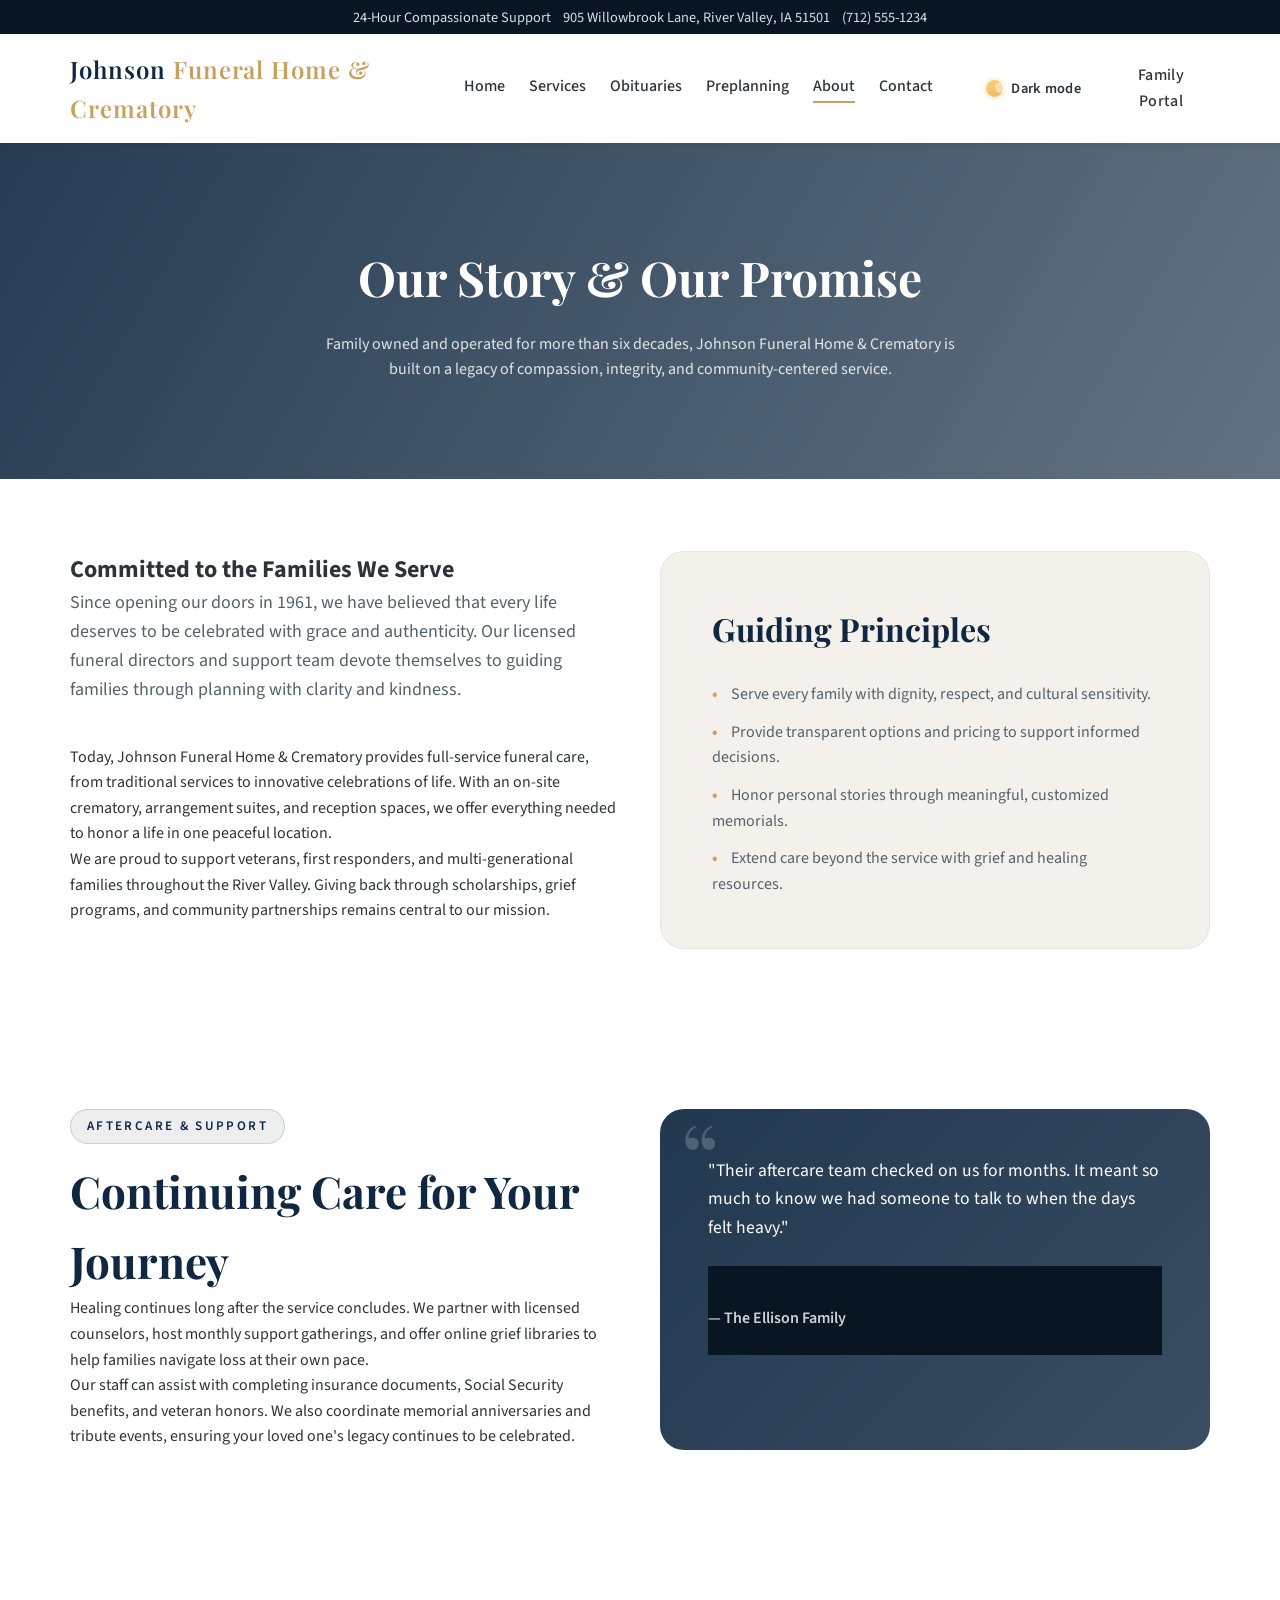
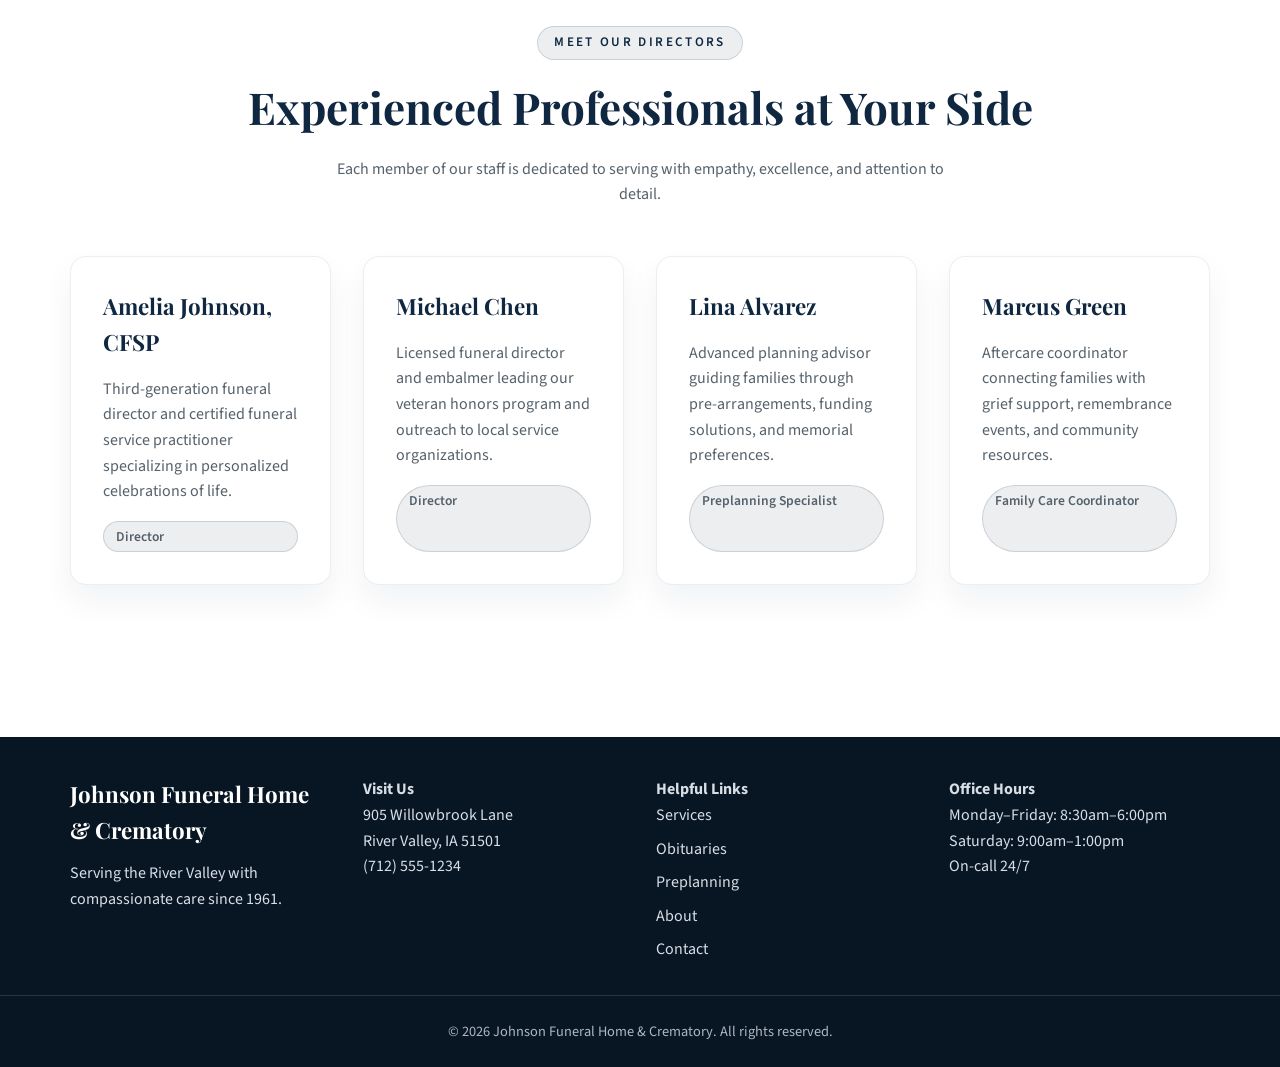
==== commit f3342294: "Improve dark theme bubble contrast" ====
--- a/about.html
+++ b/about.html
@@ -1,6 +1,5 @@
 <!DOCTYPE html>
 <html lang="en" data-theme="light">
-<html lang="en">
   <head>
     <meta charset="utf-8" />
     <meta name="viewport" content="width=device-width, initial-scale=1" />
--- a/assets/css/site.css
+++ b/assets/css/site.css
@@ -14,11 +14,6 @@
   --surface-alt: #f3f6fa;
   --surface-border: rgba(15, 39, 64, 0.08);
   --overlay: rgba(13, 22, 36, 0.65);
-  --body-bg: #ffffff;
-  --nav-surface: #ffffff;
-  --surface: #ffffff;
-  --surface-alt: #f3f6fa;
-  --surface-border: rgba(15, 39, 64, 0.06);
   --max-width: 1140px;
   --transition: all 0.3s ease;
   color-scheme: light;
@@ -28,7 +23,6 @@
 :root[data-theme="dark"] {
   --primary: #d8e4f5;
   --primary-dark: #03070f;
-  --primary-dark: #040910;
   --accent: #d7ba7a;
   --light: rgba(215, 186, 122, 0.12);
   --muted: #a7b4c5;
@@ -43,19 +37,6 @@
   color-scheme: dark;
 }
 
-  --body-bg: #070f1c;
-  --nav-surface: rgba(9, 14, 22, 0.95);
-  --surface: rgba(15, 23, 35, 0.98);
-  --surface-alt: rgba(255, 255, 255, 0.04);
-  --surface-border: rgba(255, 255, 255, 0.12);
-  color-scheme: dark;
-}
-
-  --max-width: 1140px;
-  --transition: all 0.3s ease;
-  font-size: 16px;
-}
-
 * {
   box-sizing: border-box;
   margin: 0;
@@ -68,8 +49,6 @@
   background-color: var(--body-bg);
   line-height: 1.6;
   transition: background-color 0.35s ease, color 0.35s ease;
-  background-color: #ffffff;
-  line-height: 1.6;
 }
 
 a {
@@ -104,7 +83,6 @@
 
 .site-header {
   background: var(--nav-surface);
-  background: #ffffff;
   position: sticky;
   top: 0;
   z-index: 1000;
@@ -119,7 +97,6 @@
   gap: 1.5rem;
   padding: 1rem 0;
   position: relative;
-  padding: 1rem 0;
 }
 
 .brand {
@@ -180,9 +157,6 @@
 
 .nav-links li.nav-actions .btn-portal {
   min-height: 2.75rem;
-  display: inline-flex;
-  align-items: center;
-  gap: 0.9rem;
 }
 
 .nav-links li.nav-actions .btn,
@@ -241,13 +215,6 @@
   background: transparent;
   border-color: rgba(15, 39, 64, 0.18);
   color: var(--primary);
-  background: linear-gradient(135deg, var(--accent), #e4c887);
-  color: #1d1a15;
-  border-color: transparent;
-  box-shadow: 0 12px 24px rgba(198, 161, 96, 0.3);
-  display: inline-flex;
-  align-items: center;
-  gap: 0.45rem;
 }
 
 .btn-portal:hover,
@@ -311,24 +278,6 @@
 .highlight-banner .btn-primary:hover,
 .highlight-banner .btn-primary:focus {
   box-shadow: none;
-  box-shadow: 0 16px 32px rgba(198, 161, 96, 0.35);
-  transform: translateY(-2px);
-  color: #1d1a15;
-}
-
-.btn-portal::after {
-  content: "\2197";
-  font-size: 0.85rem;
-  transition: var(--transition);
-}
-
-.btn-portal:hover::after,
-.btn-portal:focus::after {
-  transform: translate(2px, -2px);
-}
-
-.nav-links .btn-portal {
-  padding: 0.6rem 1.35rem;
 }
 
 .nav-links a::after {
@@ -354,7 +303,6 @@
   border: none;
   font-size: 1.75rem;
   color: var(--text);
-  color: var(--primary);
   cursor: pointer;
 }
 
@@ -411,18 +359,6 @@
   background: var(--primary);
   border-color: var(--primary);
   color: #ffffff;
-  display: inline-block;
-  padding: 0.75rem 1.75rem;
-  border-radius: 999px;
-  border: 2px solid transparent;
-  font-weight: 600;
-  letter-spacing: 0.02em;
-  transition: var(--transition);
-}
-
-.btn-primary {
-  background: var(--accent);
-  color: #1f1f1f;
 }
 
 .btn-primary:hover,
@@ -436,13 +372,6 @@
   background: transparent;
   border-color: rgba(15, 39, 64, 0.18);
   color: var(--primary);
-  border-color: #ffffff;
-  color: #ffffff;
-}
-
-.btn-secondary {
-  border-color: var(--accent);
-  color: #ffffff;
 }
 
 .btn-secondary:hover,
@@ -450,8 +379,6 @@
   background: rgba(15, 39, 64, 0.08);
   border-color: var(--primary);
   color: var(--primary);
-  background: var(--accent);
-  color: #1f1f1f;
 }
 
 .hero-highlights {
@@ -504,10 +431,6 @@
   font-size: 0.82rem;
   letter-spacing: 0.18em;
   font-weight: 600;
-  color: var(--accent);
-  text-transform: uppercase;
-  font-size: 0.9rem;
-  letter-spacing: 0.2em;
 }
 
 .section-header h2 {
@@ -521,8 +444,6 @@
   max-width: 40rem;
   margin: 0.9rem auto 0;
   color: var(--text-subtle);
-  margin: 0.75rem auto 0;
-  color: var(--muted);
 }
 
 .card-grid {
@@ -537,11 +458,6 @@
   padding: 2rem;
   box-shadow: 0 16px 32px rgba(15, 39, 64, 0.06);
   border: 1px solid var(--surface-border);
-  background: #ffffff;
-  border-radius: 1rem;
-  padding: 2rem;
-  box-shadow: 0 16px 32px rgba(15, 39, 64, 0.06);
-  border: 1px solid rgba(15, 39, 64, 0.04);
   display: flex;
   flex-direction: column;
   gap: 1rem;
@@ -561,7 +477,6 @@
 
 .card p {
   color: var(--text-subtle);
-  color: var(--muted);
   flex: 1;
 }
 
@@ -589,7 +504,6 @@
   display: grid;
   gap: 0.75rem;
   color: var(--text-subtle);
-  color: var(--muted);
   list-style: none;
 }
 
@@ -609,7 +523,6 @@
 
 .quote {
   background: linear-gradient(135deg, rgba(15, 39, 64, 0.92), rgba(15, 39, 64, 0.82));
-  background: #0f2740;
   color: #ffffff;
   padding: 3rem;
   border-radius: 1.5rem;
@@ -640,7 +553,6 @@
 
 .contact-block {
   background: var(--surface);
-  background: #ffffff;
   border-radius: 1.5rem;
   padding: 2.5rem;
   box-shadow: 0 12px 32px rgba(15, 39, 64, 0.1);
@@ -657,7 +569,6 @@
   display: grid;
   gap: 1rem;
   color: var(--text-subtle);
-  color: var(--muted);
 }
 
 .contact-details span {
@@ -741,7 +652,6 @@
 .lead {
   font-size: 1.125rem;
   color: var(--text-subtle);
-  color: var(--muted);
   margin-bottom: 2.5rem;
 }
 
@@ -757,8 +667,6 @@
   border-radius: 1rem;
   background: var(--surface-alt);
   border: 1px solid var(--surface-border);
-  background: rgba(15, 39, 64, 0.04);
-  border: 1px solid rgba(15, 39, 64, 0.08);
 }
 
 .split {
@@ -794,10 +702,6 @@
   border-radius: 1rem;
   padding: 1.75rem;
   background: var(--surface);
-  border: 1px solid rgba(15, 39, 64, 0.08);
-  border-radius: 1rem;
-  padding: 1.75rem;
-  background: #ffffff;
   box-shadow: 0 10px 24px rgba(15, 39, 64, 0.05);
 }
 
@@ -829,7 +733,6 @@
 
 .table th {
   background: var(--surface-alt);
-  background: rgba(15, 39, 64, 0.05);
   font-weight: 600;
 }
 
@@ -841,7 +744,6 @@
 
 .contact-page form {
   background: var(--surface);
-  background: #ffffff;
   padding: 2rem;
   border-radius: 1.5rem;
   box-shadow: 0 12px 32px rgba(15, 39, 64, 0.08);
@@ -873,7 +775,6 @@
 .form-disclaimer {
   font-size: 0.85rem;
   color: var(--text-subtle);
-  color: var(--muted);
   line-height: 1.4;
 }
 
@@ -881,7 +782,6 @@
   display: inline-block;
   background: rgba(15, 39, 64, 0.08);
   border: 1px solid rgba(15, 39, 64, 0.15);
-  background: rgba(198, 161, 96, 0.2);
   color: var(--primary);
   padding: 0.25rem 0.75rem;
   border-radius: 999px;
@@ -902,7 +802,6 @@
   justify-content: center;
   padding: 2.5rem 1.5rem;
   background: var(--overlay);
-  background: rgba(5, 10, 18, 0.7);
   backdrop-filter: blur(8px);
   opacity: 0;
   pointer-events: none;
@@ -1000,7 +899,7 @@
 }
 
 :root[data-theme="dark"] .section-header span {
-  background: rgba(216, 228, 245, 0.12);
+  background: rgba(6, 13, 24, 0.85);
   border-color: rgba(216, 228, 245, 0.28);
   color: var(--primary);
 }
@@ -1042,9 +941,19 @@
 }
 
 :root[data-theme="dark"] .badge {
-  background: rgba(216, 228, 245, 0.12);
-  border-color: rgba(216, 228, 245, 0.28);
-  color: var(--primary);
+  background: rgba(6, 13, 24, 0.85);
+  border-color: rgba(216, 228, 245, 0.32);
+  color: var(--primary);
+}
+
+:root[data-theme="dark"] blockquote {
+  background: rgba(7, 14, 24, 0.9);
+  border-color: rgba(215, 186, 122, 0.6);
+  color: var(--primary);
+}
+
+:root[data-theme="dark"] blockquote cite {
+  color: var(--accent);
 }
 
 :root[data-theme="dark"] .quote {
@@ -1195,10 +1104,6 @@
     padding: 1.5rem;
     box-shadow: 0 12px 32px rgba(15, 39, 64, 0.1);
     border: 1px solid rgba(15, 39, 64, 0.08);
-    background: #ffffff;
-    border-radius: 1rem;
-    padding: 1.5rem;
-    box-shadow: 0 12px 32px rgba(15, 39, 64, 0.1);
     flex-direction: column;
     gap: 1rem;
     opacity: 0;
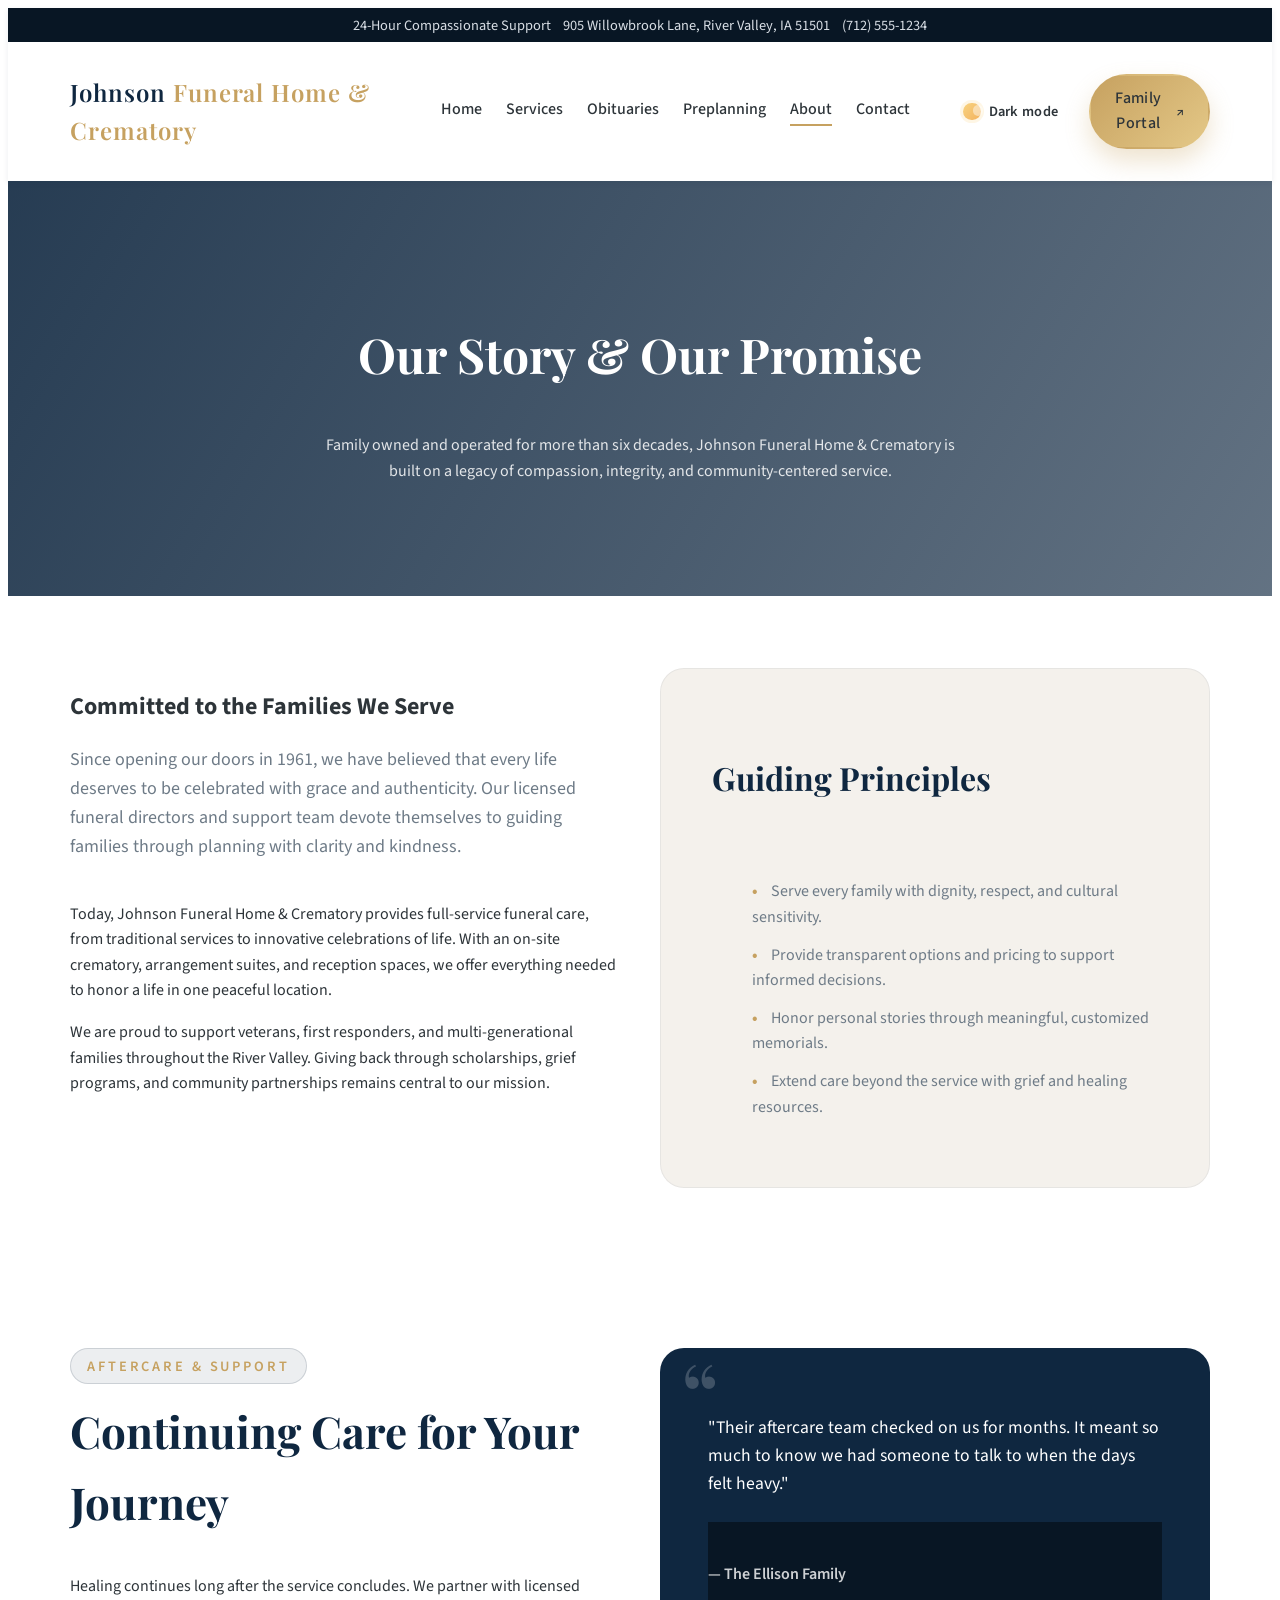
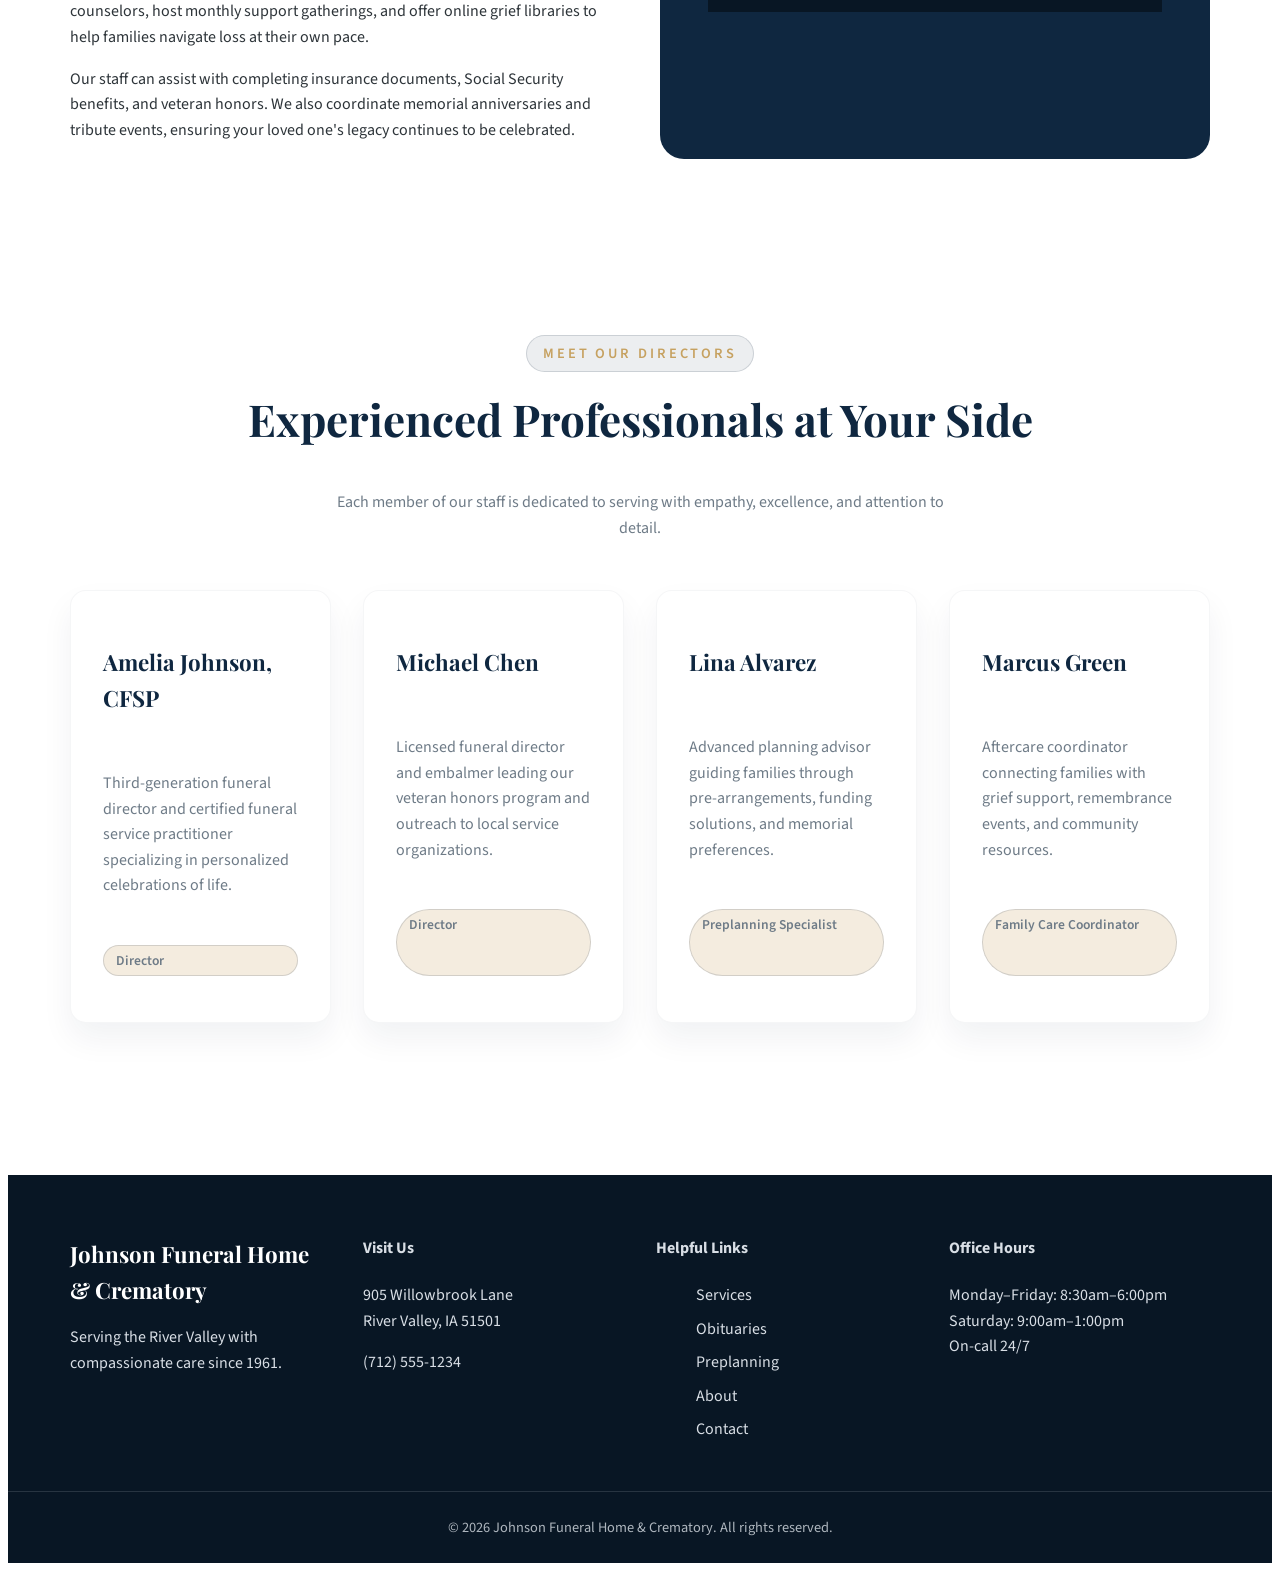
==== commit 30835e67: "Merge branch 'main' into codex/create-github-pages-site-for-johnson-funeral-home-bp2h7q" ====
--- a/about.html
+++ b/about.html
@@ -1,5 +1,6 @@
 <!DOCTYPE html>
 <html lang="en" data-theme="light">
+<html lang="en">
   <head>
     <meta charset="utf-8" />
     <meta name="viewport" content="width=device-width, initial-scale=1" />
--- a/assets/css/site.css
+++ b/assets/css/site.css
@@ -14,6 +14,11 @@
   --surface-alt: #f3f6fa;
   --surface-border: rgba(15, 39, 64, 0.08);
   --overlay: rgba(13, 22, 36, 0.65);
+  --body-bg: #ffffff;
+  --nav-surface: #ffffff;
+  --surface: #ffffff;
+  --surface-alt: #f3f6fa;
+  --surface-border: rgba(15, 39, 64, 0.06);
   --max-width: 1140px;
   --transition: all 0.3s ease;
   color-scheme: light;
@@ -23,6 +28,7 @@
 :root[data-theme="dark"] {
   --primary: #d8e4f5;
   --primary-dark: #03070f;
+  --primary-dark: #040910;
   --accent: #d7ba7a;
   --light: rgba(215, 186, 122, 0.12);
   --muted: #a7b4c5;
@@ -37,6 +43,19 @@
   color-scheme: dark;
 }
 
+  --body-bg: #070f1c;
+  --nav-surface: rgba(9, 14, 22, 0.95);
+  --surface: rgba(15, 23, 35, 0.98);
+  --surface-alt: rgba(255, 255, 255, 0.04);
+  --surface-border: rgba(255, 255, 255, 0.12);
+  color-scheme: dark;
+}
+
+  --max-width: 1140px;
+  --transition: all 0.3s ease;
+  font-size: 16px;
+}
+
 * {
   box-sizing: border-box;
   margin: 0;
@@ -49,6 +68,8 @@
   background-color: var(--body-bg);
   line-height: 1.6;
   transition: background-color 0.35s ease, color 0.35s ease;
+  background-color: #ffffff;
+  line-height: 1.6;
 }
 
 a {
@@ -83,6 +104,7 @@
 
 .site-header {
   background: var(--nav-surface);
+  background: #ffffff;
   position: sticky;
   top: 0;
   z-index: 1000;
@@ -97,6 +119,7 @@
   gap: 1.5rem;
   padding: 1rem 0;
   position: relative;
+  padding: 1rem 0;
 }
 
 .brand {
@@ -157,6 +180,9 @@
 
 .nav-links li.nav-actions .btn-portal {
   min-height: 2.75rem;
+  display: inline-flex;
+  align-items: center;
+  gap: 0.9rem;
 }
 
 .nav-links li.nav-actions .btn,
@@ -215,6 +241,13 @@
   background: transparent;
   border-color: rgba(15, 39, 64, 0.18);
   color: var(--primary);
+  background: linear-gradient(135deg, var(--accent), #e4c887);
+  color: #1d1a15;
+  border-color: transparent;
+  box-shadow: 0 12px 24px rgba(198, 161, 96, 0.3);
+  display: inline-flex;
+  align-items: center;
+  gap: 0.45rem;
 }
 
 .btn-portal:hover,
@@ -278,6 +311,24 @@
 .highlight-banner .btn-primary:hover,
 .highlight-banner .btn-primary:focus {
   box-shadow: none;
+  box-shadow: 0 16px 32px rgba(198, 161, 96, 0.35);
+  transform: translateY(-2px);
+  color: #1d1a15;
+}
+
+.btn-portal::after {
+  content: "\2197";
+  font-size: 0.85rem;
+  transition: var(--transition);
+}
+
+.btn-portal:hover::after,
+.btn-portal:focus::after {
+  transform: translate(2px, -2px);
+}
+
+.nav-links .btn-portal {
+  padding: 0.6rem 1.35rem;
 }
 
 .nav-links a::after {
@@ -303,6 +354,7 @@
   border: none;
   font-size: 1.75rem;
   color: var(--text);
+  color: var(--primary);
   cursor: pointer;
 }
 
@@ -359,6 +411,18 @@
   background: var(--primary);
   border-color: var(--primary);
   color: #ffffff;
+  display: inline-block;
+  padding: 0.75rem 1.75rem;
+  border-radius: 999px;
+  border: 2px solid transparent;
+  font-weight: 600;
+  letter-spacing: 0.02em;
+  transition: var(--transition);
+}
+
+.btn-primary {
+  background: var(--accent);
+  color: #1f1f1f;
 }
 
 .btn-primary:hover,
@@ -372,6 +436,13 @@
   background: transparent;
   border-color: rgba(15, 39, 64, 0.18);
   color: var(--primary);
+  border-color: #ffffff;
+  color: #ffffff;
+}
+
+.btn-secondary {
+  border-color: var(--accent);
+  color: #ffffff;
 }
 
 .btn-secondary:hover,
@@ -379,6 +450,8 @@
   background: rgba(15, 39, 64, 0.08);
   border-color: var(--primary);
   color: var(--primary);
+  background: var(--accent);
+  color: #1f1f1f;
 }
 
 .hero-highlights {
@@ -431,6 +504,10 @@
   font-size: 0.82rem;
   letter-spacing: 0.18em;
   font-weight: 600;
+  color: var(--accent);
+  text-transform: uppercase;
+  font-size: 0.9rem;
+  letter-spacing: 0.2em;
 }
 
 .section-header h2 {
@@ -444,6 +521,8 @@
   max-width: 40rem;
   margin: 0.9rem auto 0;
   color: var(--text-subtle);
+  margin: 0.75rem auto 0;
+  color: var(--muted);
 }
 
 .card-grid {
@@ -458,6 +537,11 @@
   padding: 2rem;
   box-shadow: 0 16px 32px rgba(15, 39, 64, 0.06);
   border: 1px solid var(--surface-border);
+  background: #ffffff;
+  border-radius: 1rem;
+  padding: 2rem;
+  box-shadow: 0 16px 32px rgba(15, 39, 64, 0.06);
+  border: 1px solid rgba(15, 39, 64, 0.04);
   display: flex;
   flex-direction: column;
   gap: 1rem;
@@ -477,6 +561,7 @@
 
 .card p {
   color: var(--text-subtle);
+  color: var(--muted);
   flex: 1;
 }
 
@@ -504,6 +589,7 @@
   display: grid;
   gap: 0.75rem;
   color: var(--text-subtle);
+  color: var(--muted);
   list-style: none;
 }
 
@@ -523,6 +609,7 @@
 
 .quote {
   background: linear-gradient(135deg, rgba(15, 39, 64, 0.92), rgba(15, 39, 64, 0.82));
+  background: #0f2740;
   color: #ffffff;
   padding: 3rem;
   border-radius: 1.5rem;
@@ -553,6 +640,7 @@
 
 .contact-block {
   background: var(--surface);
+  background: #ffffff;
   border-radius: 1.5rem;
   padding: 2.5rem;
   box-shadow: 0 12px 32px rgba(15, 39, 64, 0.1);
@@ -569,6 +657,7 @@
   display: grid;
   gap: 1rem;
   color: var(--text-subtle);
+  color: var(--muted);
 }
 
 .contact-details span {
@@ -652,6 +741,7 @@
 .lead {
   font-size: 1.125rem;
   color: var(--text-subtle);
+  color: var(--muted);
   margin-bottom: 2.5rem;
 }
 
@@ -667,6 +757,8 @@
   border-radius: 1rem;
   background: var(--surface-alt);
   border: 1px solid var(--surface-border);
+  background: rgba(15, 39, 64, 0.04);
+  border: 1px solid rgba(15, 39, 64, 0.08);
 }
 
 .split {
@@ -702,6 +794,10 @@
   border-radius: 1rem;
   padding: 1.75rem;
   background: var(--surface);
+  border: 1px solid rgba(15, 39, 64, 0.08);
+  border-radius: 1rem;
+  padding: 1.75rem;
+  background: #ffffff;
   box-shadow: 0 10px 24px rgba(15, 39, 64, 0.05);
 }
 
@@ -733,6 +829,7 @@
 
 .table th {
   background: var(--surface-alt);
+  background: rgba(15, 39, 64, 0.05);
   font-weight: 600;
 }
 
@@ -744,6 +841,7 @@
 
 .contact-page form {
   background: var(--surface);
+  background: #ffffff;
   padding: 2rem;
   border-radius: 1.5rem;
   box-shadow: 0 12px 32px rgba(15, 39, 64, 0.08);
@@ -775,6 +873,7 @@
 .form-disclaimer {
   font-size: 0.85rem;
   color: var(--text-subtle);
+  color: var(--muted);
   line-height: 1.4;
 }
 
@@ -782,6 +881,7 @@
   display: inline-block;
   background: rgba(15, 39, 64, 0.08);
   border: 1px solid rgba(15, 39, 64, 0.15);
+  background: rgba(198, 161, 96, 0.2);
   color: var(--primary);
   padding: 0.25rem 0.75rem;
   border-radius: 999px;
@@ -802,6 +902,7 @@
   justify-content: center;
   padding: 2.5rem 1.5rem;
   background: var(--overlay);
+  background: rgba(5, 10, 18, 0.7);
   backdrop-filter: blur(8px);
   opacity: 0;
   pointer-events: none;
@@ -900,6 +1001,7 @@
 
 :root[data-theme="dark"] .section-header span {
   background: rgba(6, 13, 24, 0.85);
+  background: rgba(216, 228, 245, 0.12);
   border-color: rgba(216, 228, 245, 0.28);
   color: var(--primary);
 }
@@ -954,6 +1056,11 @@
 
 :root[data-theme="dark"] blockquote cite {
   color: var(--accent);
+}
+
+  background: rgba(216, 228, 245, 0.12);
+  border-color: rgba(216, 228, 245, 0.28);
+  color: var(--primary);
 }
 
 :root[data-theme="dark"] .quote {
@@ -1104,6 +1211,10 @@
     padding: 1.5rem;
     box-shadow: 0 12px 32px rgba(15, 39, 64, 0.1);
     border: 1px solid rgba(15, 39, 64, 0.08);
+    background: #ffffff;
+    border-radius: 1rem;
+    padding: 1.5rem;
+    box-shadow: 0 12px 32px rgba(15, 39, 64, 0.1);
     flex-direction: column;
     gap: 1rem;
     opacity: 0;
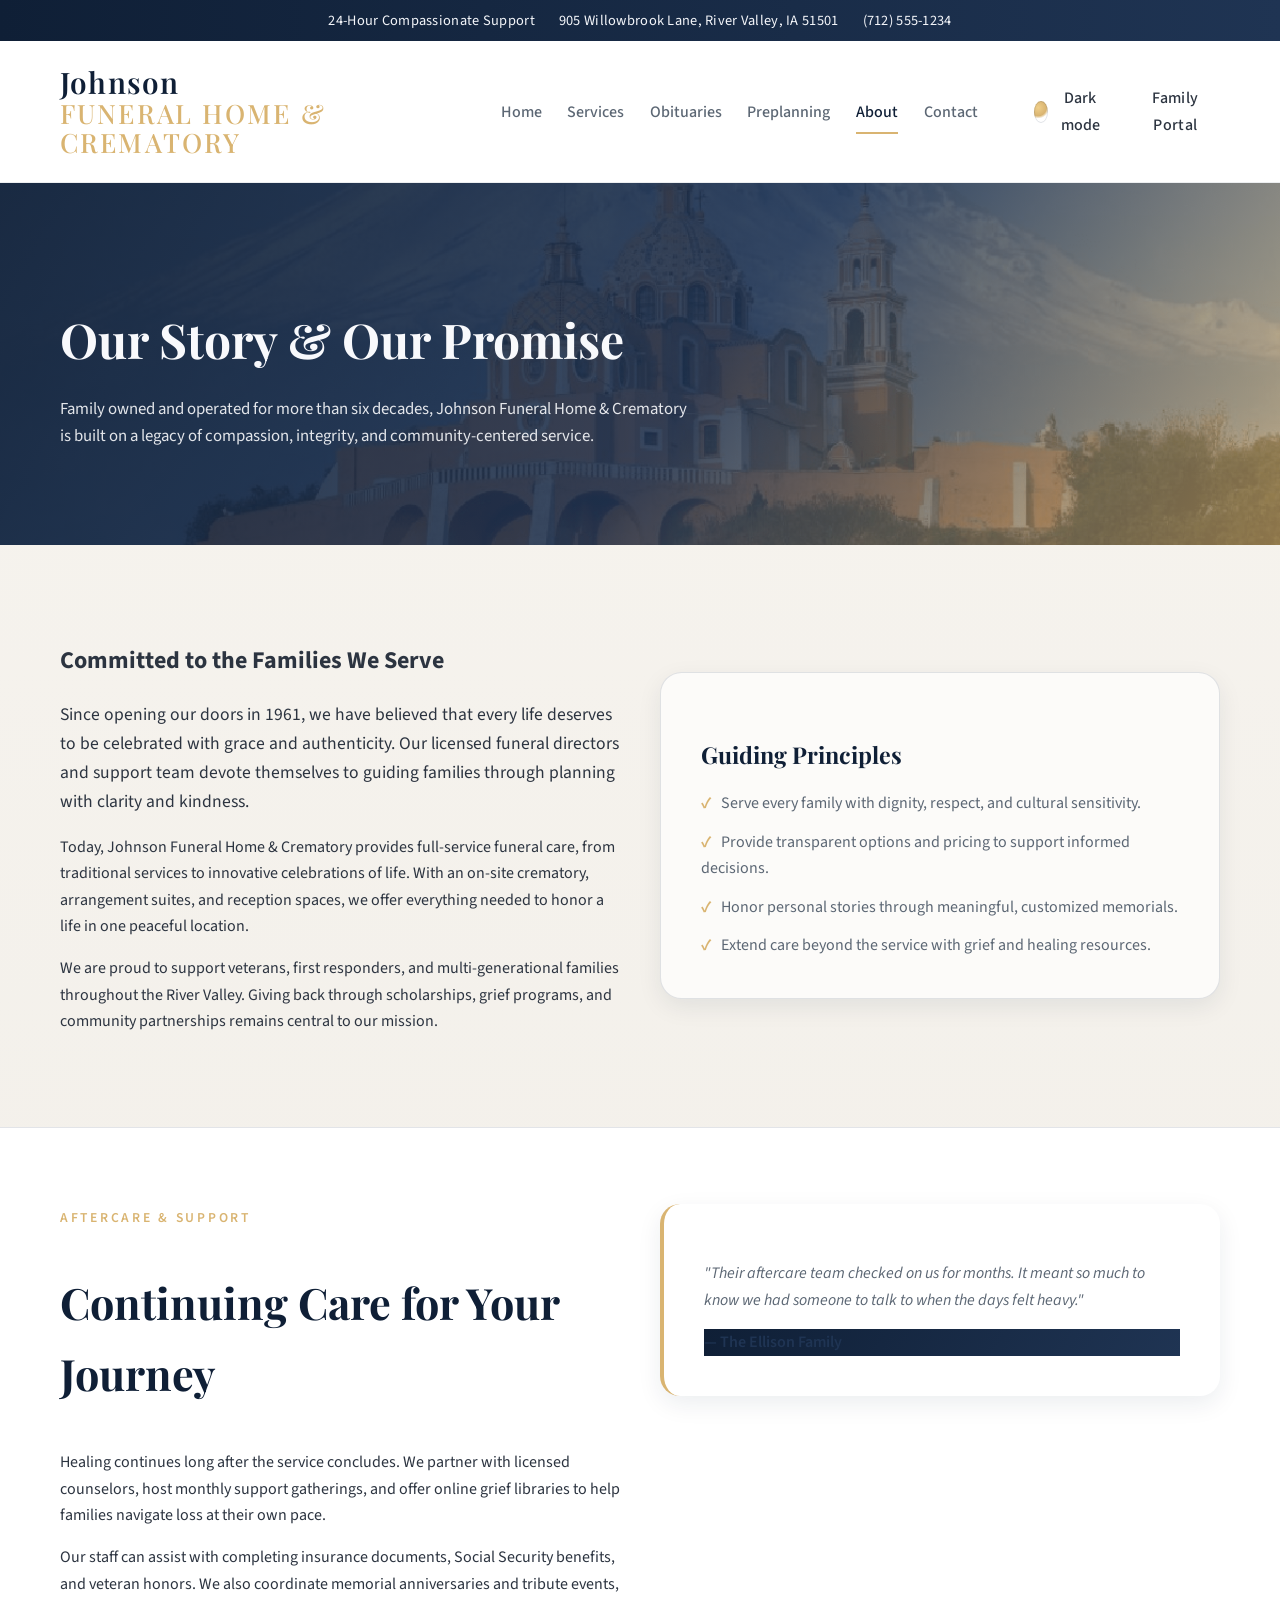
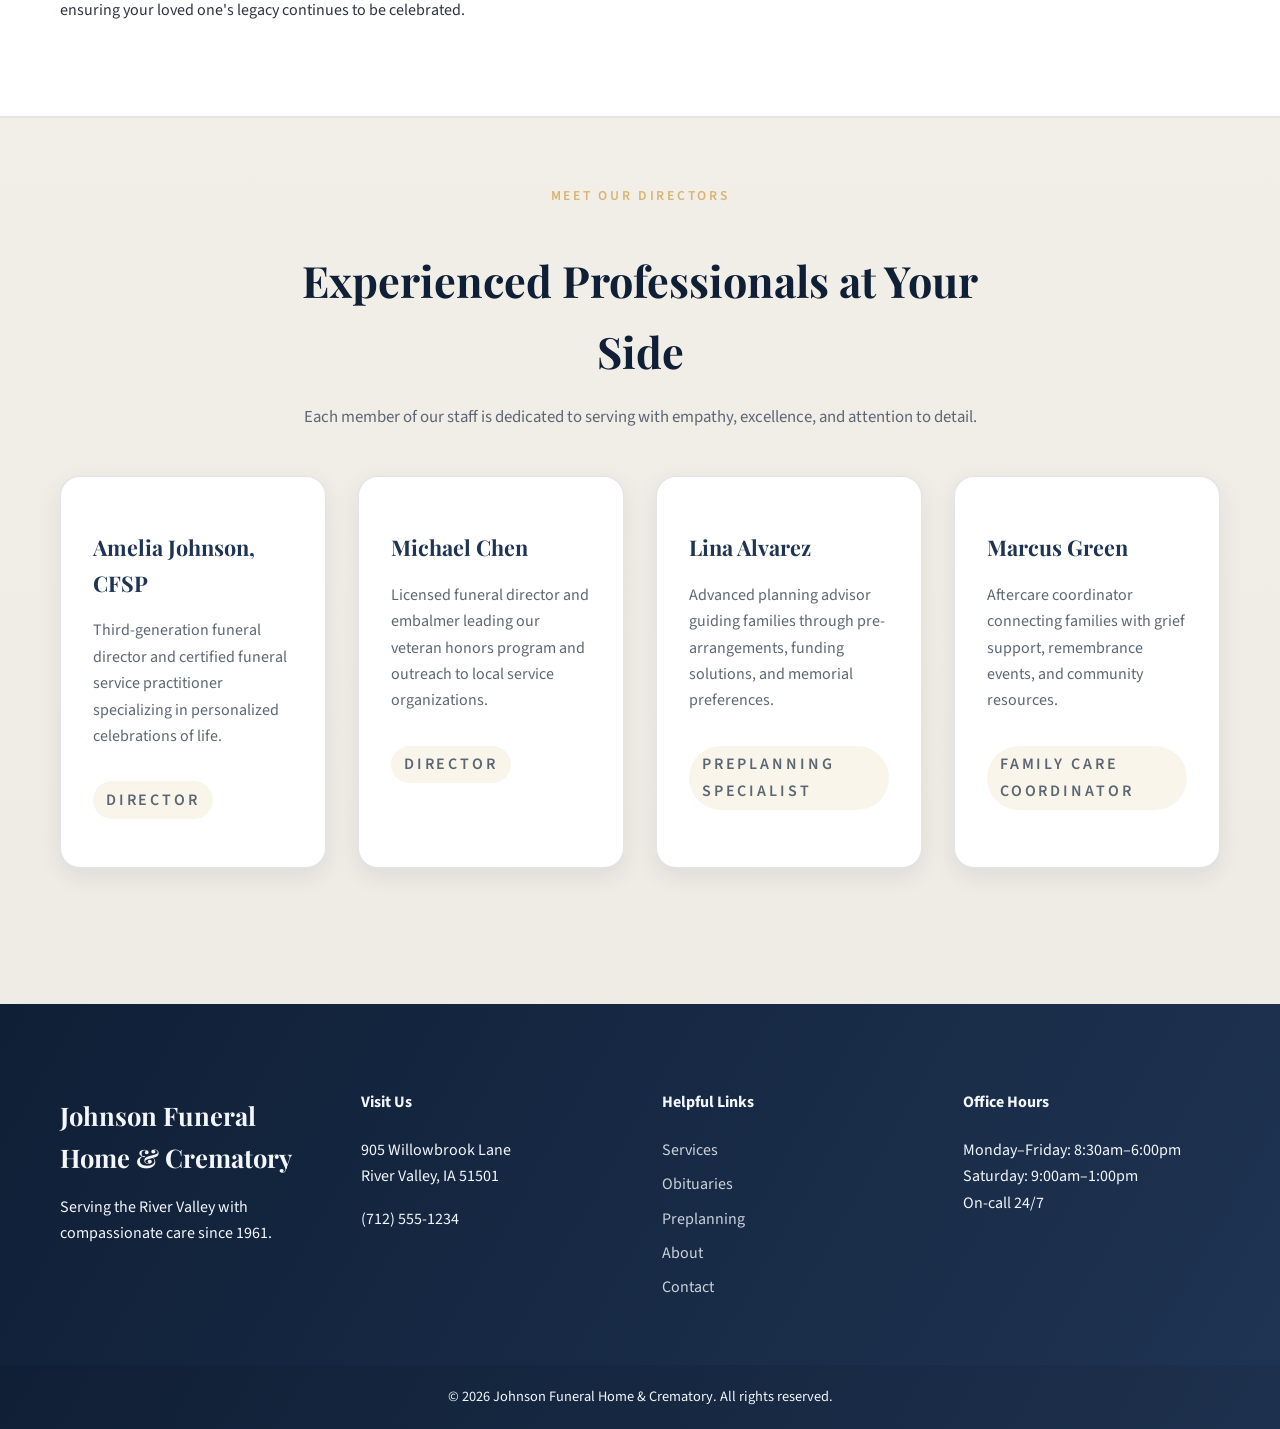
==== commit ac7d11b4: "Redesign funeral home website with refreshed styling" ====
--- a/about.html
+++ b/about.html
@@ -1,6 +1,5 @@
 <!DOCTYPE html>
 <html lang="en" data-theme="light">
-<html lang="en">
   <head>
     <meta charset="utf-8" />
     <meta name="viewport" content="width=device-width, initial-scale=1" />
@@ -113,10 +112,10 @@
         </div>
       </section>
 
-      <section class="section" id="aftercare">
+      <section class="section section-alt" id="aftercare">
         <div class="container grid-two-column">
           <div>
-            <div class="section-header" style="text-align: left; margin: 0">
+            <div class="section-header section-header--left">
               <span>Aftercare &amp; Support</span>
               <h2>Continuing Care for Your Journey</h2>
             </div>
@@ -140,7 +139,7 @@
         </div>
       </section>
 
-      <section class="section">
+      <section class="section section-compact">
         <div class="container">
           <div class="section-header">
             <span>Meet Our Directors</span>
--- a/assets/css/site.css
+++ b/assets/css/site.css
@@ -1,85 +1,87 @@
-@import url("https://fonts.googleapis.com/css2?family=Playfair+Display:wght@500;600;700&family=Source+Sans+Pro:wght@400;600;700&display=swap");
+@import url("https://fonts.googleapis.com/css2?family=Playfair+Display:wght@500;600;700&family=Source+Sans+3:wght@400;500;600;700&display=swap");
 
 :root {
-  --primary: #0f2740;
-  --primary-dark: #081624;
-  --accent: #c6a160;
-  --light: #f4f1ec;
-  --muted: #6e7b87;
-  --text: #2d3439;
-  --text-subtle: #55616b;
-  --body-bg: #ffffff;
-  --nav-surface: rgba(255, 255, 255, 0.95);
+  --font-body: "Source Sans 3", "Segoe UI", Tahoma, sans-serif;
+  --font-heading: "Playfair Display", "Times New Roman", serif;
+  --primary-900: #0f1f36;
+  --primary-800: #1f3453;
+  --primary-600: #35527b;
+  --accent-500: #d9b471;
+  --accent-400: #f0cf8a;
+  --body-bg: #f5f2ed;
+  --body-gradient: linear-gradient(180deg, #f7f4ef 0%, #f2efe9 55%, #ede9e3 100%);
   --surface: #ffffff;
-  --surface-alt: #f3f6fa;
-  --surface-border: rgba(15, 39, 64, 0.08);
-  --overlay: rgba(13, 22, 36, 0.65);
-  --body-bg: #ffffff;
-  --nav-surface: #ffffff;
-  --surface: #ffffff;
-  --surface-alt: #f3f6fa;
-  --surface-border: rgba(15, 39, 64, 0.06);
-  --max-width: 1140px;
-  --transition: all 0.3s ease;
+  --surface-elevated: #fcfbf9;
+  --surface-alt: #f1ede6;
+  --text: #2c3440;
+  --text-soft: #5c6774;
+  --text-muted: #7a8592;
+  --border-subtle: rgba(17, 39, 66, 0.12);
+  --shadow-soft: 0 16px 40px rgba(15, 31, 54, 0.12);
+  --shadow-subtle: 0 8px 24px rgba(17, 39, 66, 0.08);
+  --max-width: 1160px;
+  --transition: all 0.25s ease;
   color-scheme: light;
-  font-size: 16px;
 }
 
 :root[data-theme="dark"] {
-  --primary: #d8e4f5;
-  --primary-dark: #03070f;
-  --primary-dark: #040910;
-  --accent: #d7ba7a;
-  --light: rgba(215, 186, 122, 0.12);
-  --muted: #a7b4c5;
-  --text: #e8eff7;
-  --text-subtle: #92a1b6;
-  --body-bg: #070f1c;
-  --nav-surface: rgba(7, 13, 22, 0.92);
-  --surface: rgba(14, 21, 32, 0.98);
-  --surface-alt: rgba(255, 255, 255, 0.04);
-  --surface-border: rgba(255, 255, 255, 0.12);
-  --overlay: rgba(2, 5, 12, 0.72);
+  --primary-900: #d8e4f9;
+  --primary-800: #a9c5ec;
+  --primary-600: #82a2d3;
+  --accent-500: #f1d48e;
+  --accent-400: #f7e4aa;
+  --body-bg: #050b16;
+  --body-gradient: linear-gradient(180deg, #050b16 0%, #0c1627 60%, #0f1c30 100%);
+  --surface: rgba(16, 27, 44, 0.95);
+  --surface-elevated: rgba(20, 34, 54, 0.95);
+  --surface-alt: rgba(23, 37, 58, 0.85);
+  --text: #e7edf6;
+  --text-soft: #c3cde0;
+  --text-muted: #95a3bc;
+  --border-subtle: rgba(193, 212, 235, 0.18);
+  --shadow-soft: 0 22px 45px rgba(5, 12, 24, 0.65);
+  --shadow-subtle: 0 12px 32px rgba(5, 12, 24, 0.4);
   color-scheme: dark;
 }
 
-  --body-bg: #070f1c;
-  --nav-surface: rgba(9, 14, 22, 0.95);
-  --surface: rgba(15, 23, 35, 0.98);
-  --surface-alt: rgba(255, 255, 255, 0.04);
-  --surface-border: rgba(255, 255, 255, 0.12);
-  color-scheme: dark;
-}
-
-  --max-width: 1140px;
-  --transition: all 0.3s ease;
-  font-size: 16px;
-}
-
-* {
+*, *::before, *::after {
   box-sizing: border-box;
+}
+
+body {
   margin: 0;
-  padding: 0;
-}
-
-body {
-  font-family: "Source Sans Pro", "Segoe UI", Tahoma, sans-serif;
+  font-family: var(--font-body);
+  font-weight: 400;
   color: var(--text);
-  background-color: var(--body-bg);
-  line-height: 1.6;
-  transition: background-color 0.35s ease, color 0.35s ease;
-  background-color: #ffffff;
-  line-height: 1.6;
+  background: var(--body-gradient);
+  line-height: 1.65;
+  -webkit-font-smoothing: antialiased;
+}
+
+body.portal-open {
+  overflow: hidden;
 }
 
 a {
   color: inherit;
   text-decoration: none;
+  transition: color 0.2s ease;
 }
 
 a:hover,
 a:focus {
-  color: var(--accent);
+  color: var(--accent-500);
+}
+
+a:focus-visible,
+button:focus-visible {
+  outline: 3px solid var(--accent-400);
+  outline-offset: 3px;
+}
+
+img {
+  max-width: 100%;
+  display: block;
 }
 
 .container {
@@ -88,57 +90,88 @@
 }
 
 .top-bar {
-  background: var(--primary-dark);
-  color: #d8dee5;
+  background: linear-gradient(90deg, var(--primary-900), var(--primary-800));
+  color: #f4f6fa;
   font-size: 0.9rem;
-  padding: 0.35rem 0;
+  letter-spacing: 0.02em;
 }
 
 .top-bar .container {
   display: flex;
   flex-wrap: wrap;
-  gap: 0.75rem;
+  align-items: center;
   justify-content: center;
-  align-items: center;
+  gap: 0.75rem 1.5rem;
+  padding: 0.55rem 0;
 }
 
 .site-header {
-  background: var(--nav-surface);
-  background: #ffffff;
   position: sticky;
   top: 0;
   z-index: 1000;
-  box-shadow: 0 2px 6px rgba(15, 39, 64, 0.08);
-  backdrop-filter: blur(6px);
+  background: rgba(255, 255, 255, 0.95);
+  backdrop-filter: blur(14px);
+  border-bottom: 1px solid rgba(17, 39, 66, 0.08);
+  transition: background 0.35s ease, border-color 0.35s ease;
+}
+
+:root[data-theme="dark"] .site-header {
+  background: rgba(6, 13, 24, 0.85);
+  border-color: rgba(193, 212, 235, 0.14);
 }
 
 .navbar {
   display: flex;
   align-items: center;
   justify-content: space-between;
-  gap: 1.5rem;
+  gap: 1rem;
   padding: 1rem 0;
   position: relative;
-  padding: 1rem 0;
 }
 
 .brand {
-  font-family: "Playfair Display", "Times New Roman", serif;
-  font-size: 1.5rem;
+  display: inline-flex;
+  flex-direction: column;
+  font-family: var(--font-heading);
+  font-size: clamp(1.55rem, 3vw, 1.85rem);
   font-weight: 600;
-  color: var(--primary);
+  line-height: 1.1;
+  color: var(--primary-900);
   letter-spacing: 0.04em;
 }
 
 .brand span {
-  color: var(--accent);
+  font-size: 0.9em;
+  font-weight: 500;
+  color: var(--accent-500);
+  letter-spacing: 0.08em;
+  text-transform: uppercase;
+}
+
+.nav-toggle {
+  display: none;
+  align-items: center;
+  justify-content: center;
+  width: 3rem;
+  height: 3rem;
+  border-radius: 999px;
+  border: 1px solid var(--border-subtle);
+  background: var(--surface);
+  color: var(--primary-900);
+  font-size: 1.45rem;
+  cursor: pointer;
+  transition: var(--transition);
+}
+
+.nav-toggle:hover {
+  background: var(--surface-elevated);
 }
 
 .nav-links {
   list-style: none;
   display: flex;
-  gap: 1.5rem;
-  align-items: center;
+  align-items: center;
+  gap: clamp(0.75rem, 2vw, 1.6rem);
   font-weight: 500;
 }
 
@@ -149,1101 +182,792 @@
 
 .nav-links a {
   position: relative;
-  padding-bottom: 0.25rem;
-}
-
-.nav-links button {
-  font: inherit;
-  color: inherit;
-  cursor: pointer;
-}
-
-.nav-links button:not(.btn) {
-  background: none;
-  border: none;
-}
-
-.nav-links li.nav-actions {
-  gap: 0.9rem;
-}
-
-.nav-links li.nav-actions .btn,
-.nav-links li.nav-actions .theme-toggle {
-  display: inline-flex;
-  align-items: center;
-  justify-content: center;
-}
-
-.nav-links li.nav-actions .theme-toggle {
-  min-height: 2.75rem;
-}
-
-.nav-links li.nav-actions .btn-portal {
-  min-height: 2.75rem;
-  display: inline-flex;
-  align-items: center;
-  gap: 0.9rem;
-}
-
-.nav-links li.nav-actions .btn,
-.nav-links li.nav-actions .theme-toggle {
-  margin: 0;
-}
-
-.theme-toggle {
-  display: inline-flex;
-  align-items: center;
-  gap: 0.5rem;
-  border-radius: 999px;
-  border: 1px solid rgba(15, 39, 64, 0.18);
-  padding: 0.45rem 0.95rem;
-  transition: var(--transition);
-  color: var(--text);
-  background: rgba(198, 161, 96, 0.08);
-}
-
-.theme-toggle:focus,
-.theme-toggle:hover {
-  border-color: var(--accent);
-  color: var(--accent);
-}
-
-.theme-toggle__icon {
-  width: 1.1rem;
-  height: 1.1rem;
-  border-radius: 50%;
-  background: linear-gradient(135deg, #f8d37f, #f3b25f);
-  position: relative;
-  box-shadow: 0 0 0 3px rgba(248, 211, 127, 0.2);
-  transition: var(--transition);
-}
-
-.theme-toggle__icon::after {
-  content: "";
-  position: absolute;
-  width: 60%;
-  height: 60%;
-  border-radius: 50%;
-  top: 15%;
-  right: -15%;
-  background: rgba(255, 255, 255, 0.45);
-  transition: var(--transition);
-}
-
-.theme-toggle__label {
-  font-size: 0.9rem;
-  font-weight: 600;
-  letter-spacing: 0.02em;
-  white-space: nowrap;
-}
-
-.btn-portal {
-  background: transparent;
-  border-color: rgba(15, 39, 64, 0.18);
-  color: var(--primary);
-  background: linear-gradient(135deg, var(--accent), #e4c887);
-  color: #1d1a15;
-  border-color: transparent;
-  box-shadow: 0 12px 24px rgba(198, 161, 96, 0.3);
-  display: inline-flex;
-  align-items: center;
-  gap: 0.45rem;
-}
-
-.btn-portal:hover,
-.btn-portal:focus {
-  background: rgba(15, 39, 64, 0.08);
-  border-color: var(--primary);
-  color: var(--primary);
-}
-
-.nav-links .btn-portal {
-  padding: 0.6rem 1.35rem;
-}
-
-.hero .btn-primary {
-  background: var(--accent);
-  border-color: var(--accent);
-  color: #1f1f1f;
-}
-
-.hero .btn-primary:hover,
-.hero .btn-primary:focus {
-  background: transparent;
-  border-color: rgba(255, 255, 255, 0.85);
-  color: #ffffff;
-}
-
-.hero .btn-secondary,
-.hero .btn-portal {
-  border-color: rgba(255, 255, 255, 0.7);
-  color: #ffffff;
-}
-
-.hero .btn-secondary:hover,
-.hero .btn-secondary:focus,
-.hero .btn-portal:hover,
-.hero .btn-portal:focus {
-  background: rgba(255, 255, 255, 0.12);
-  border-color: #ffffff;
-  color: #ffffff;
-}
-
-.contact-block .btn-secondary {
-  border-color: rgba(15, 39, 64, 0.18);
-  color: var(--primary);
-}
-
-.contact-block .btn-secondary:hover,
-.contact-block .btn-secondary:focus {
-  background: rgba(15, 39, 64, 0.08);
-  border-color: var(--primary);
-  color: var(--primary);
-}
-
-.contact-block .btn-primary,
-.highlight-banner .btn-primary {
-  box-shadow: 0 10px 22px rgba(15, 39, 64, 0.12);
-}
-
-.contact-block .btn-primary:hover,
-.contact-block .btn-primary:focus,
-.highlight-banner .btn-primary:hover,
-.highlight-banner .btn-primary:focus {
-  box-shadow: none;
-  box-shadow: 0 16px 32px rgba(198, 161, 96, 0.35);
-  transform: translateY(-2px);
-  color: #1d1a15;
-}
-
-.btn-portal::after {
-  content: "\2197";
-  font-size: 0.85rem;
-  transition: var(--transition);
-}
-
-.btn-portal:hover::after,
-.btn-portal:focus::after {
-  transform: translate(2px, -2px);
-}
-
-.nav-links .btn-portal {
-  padding: 0.6rem 1.35rem;
+  padding: 0.35rem 0;
+  color: var(--text-soft);
+  transition: color 0.2s ease;
 }
 
 .nav-links a::after {
   content: "";
   position: absolute;
   left: 0;
-  bottom: 0;
+  bottom: -0.2rem;
+  width: 100%;
   height: 2px;
-  width: 0;
-  background: var(--accent);
-  transition: var(--transition);
+  background: var(--accent-500);
+  transform: scaleX(0);
+  transform-origin: left;
+  transition: transform 0.2s ease;
+}
+
+.nav-links a:hover,
+.nav-links a:focus,
+.nav-links a.active {
+  color: var(--primary-900);
 }
 
 .nav-links a:hover::after,
 .nav-links a:focus::after,
 .nav-links a.active::after {
-  width: 100%;
-}
-
-.nav-toggle {
-  display: none;
+  transform: scaleX(1);
+}
+
+.nav-links li.nav-actions {
+  gap: 0.75rem;
+  margin-left: 1rem;
+}
+
+.nav-links button {
+  font: inherit;
+  color: inherit;
   background: none;
   border: none;
-  font-size: 1.75rem;
-  color: var(--text);
-  color: var(--primary);
   cursor: pointer;
+}
+
+.theme-toggle {
+  display: inline-flex;
+  align-items: center;
+  gap: 0.55rem;
+  border-radius: 999px;
+  border: 1px solid var(--border-subtle);
+  padding: 0.45rem 0.95rem;
+  background: var(--surface);
+  transition: var(--transition);
+}
+
+.theme-toggle:hover {
+  border-color: var(--accent-500);
+  color: var(--primary-900);
+}
+
+.theme-toggle__icon {
+  display: inline-flex;
+  width: 1.35rem;
+  height: 1.35rem;
+  border-radius: 50%;
+  background: radial-gradient(circle at 30% 30%, var(--accent-400) 0%, var(--accent-500) 45%, transparent 60%);
+  box-shadow: inset 0 0 0 1px rgba(17, 39, 66, 0.12);
+}
+
+.btn {
+  display: inline-flex;
+  align-items: center;
+  justify-content: center;
+  gap: 0.5rem;
+  border-radius: 999px;
+  padding: 0.75rem 1.5rem;
+  border: none;
+  font-weight: 600;
+  letter-spacing: 0.02em;
+  cursor: pointer;
+  transition: var(--transition);
+}
+
+.btn-primary {
+  background: linear-gradient(135deg, var(--primary-800), var(--primary-600));
+  color: #f8f9fb;
+  box-shadow: var(--shadow-subtle);
+}
+
+.btn-primary:hover {
+  transform: translateY(-1px);
+  box-shadow: var(--shadow-soft);
+}
+
+.btn-secondary {
+  background: var(--surface);
+  color: var(--primary-800);
+  border: 1px solid var(--border-subtle);
+}
+
+.btn-secondary:hover {
+  border-color: var(--accent-500);
+  color: var(--primary-900);
+  box-shadow: var(--shadow-subtle);
+}
+
+.btn-portal {
+  border: 1px solid var(--accent-500);
+  background: transparent;
+  color: var(--accent-500);
+  padding-inline: 1.35rem;
+}
+
+.btn-portal:hover {
+  background: var(--accent-500);
+  color: #1b2739;
+  box-shadow: var(--shadow-subtle);
 }
 
 .hero {
   position: relative;
-  padding: clamp(6rem, 12vw, 9rem) 0;
-  background: linear-gradient(120deg, rgba(15, 39, 64, 0.85), rgba(15, 39, 64, 0.65)),
-    url("../images/banner1.png") center/cover;
-  color: #ffffff;
+  padding: clamp(4.5rem, 6vw, 6.75rem) 0 clamp(4rem, 6vw, 6rem);
+  color: #f8f9fc;
+  overflow: hidden;
+}
+
+.hero::before {
+  content: "";
+  position: absolute;
+  inset: 0;
+  background: linear-gradient(120deg, rgba(15, 31, 54, 0.92) 12%, rgba(31, 52, 83, 0.85) 55%, rgba(217, 180, 113, 0.6) 100%),
+    url("../images/banner3.png") center/cover no-repeat;
+  z-index: -2;
+}
+
+.hero::after {
+  content: "";
+  position: absolute;
+  inset: 0;
+  background: linear-gradient(135deg, rgba(15, 31, 54, 0.75) 0%, rgba(15, 31, 54, 0.35) 65%, transparent 100%);
+  z-index: -1;
 }
 
 .hero .container {
   display: grid;
-  gap: 2.5rem;
-  align-items: center;
-}
-
-.hero-content h1 {
-  font-family: "Playfair Display", "Times New Roman", serif;
-  font-size: clamp(2.4rem, 5vw, 3.6rem);
+  gap: clamp(2rem, 6vw, 3.5rem);
+  grid-template-columns: repeat(auto-fit, minmax(280px, 1fr));
+  align-items: start;
+}
+
+.hero-eyebrow {
+  font-size: 0.95rem;
+  letter-spacing: 0.18em;
+  text-transform: uppercase;
+  color: var(--accent-400);
   margin-bottom: 1rem;
-  letter-spacing: 0.03em;
-}
-
-.hero-content p {
-  font-size: 1.125rem;
-  max-width: 38rem;
-  color: #f2f6fa;
-  margin-bottom: 2rem;
+  font-weight: 600;
+}
+
+.hero h1 {
+  font-family: var(--font-heading);
+  font-size: clamp(2.5rem, 5vw, 3.5rem);
+  line-height: 1.1;
+  margin-bottom: 1rem;
+}
+
+.hero p {
+  font-size: clamp(1.05rem, 2.6vw, 1.2rem);
+  color: rgba(248, 249, 252, 0.92);
+  max-width: 32rem;
 }
 
 .hero-actions {
   display: flex;
   flex-wrap: wrap;
-  gap: 1rem;
-}
-
-.btn {
-  display: inline-flex;
-  align-items: center;
-  justify-content: center;
-  min-height: 3rem;
-  padding: 0.75rem 1.85rem;
-  border-radius: 999px;
-  border: 2px solid transparent;
-  font-weight: 600;
-  font-size: 0.95rem;
-  letter-spacing: 0.02em;
-  transition: var(--transition);
-  line-height: 1;
-}
-
-.btn-primary {
-  background: var(--primary);
-  border-color: var(--primary);
-  color: #ffffff;
-  display: inline-block;
-  padding: 0.75rem 1.75rem;
-  border-radius: 999px;
-  border: 2px solid transparent;
-  font-weight: 600;
-  letter-spacing: 0.02em;
-  transition: var(--transition);
-}
-
-.btn-primary {
-  background: var(--accent);
-  color: #1f1f1f;
-}
-
-.btn-primary:hover,
-.btn-primary:focus {
-  background: transparent;
-  border-color: var(--primary);
-  color: var(--primary);
-}
-
-.btn-secondary {
-  background: transparent;
-  border-color: rgba(15, 39, 64, 0.18);
-  color: var(--primary);
-  border-color: #ffffff;
-  color: #ffffff;
-}
-
-.btn-secondary {
-  border-color: var(--accent);
-  color: #ffffff;
-}
-
-.btn-secondary:hover,
-.btn-secondary:focus {
-  background: rgba(15, 39, 64, 0.08);
-  border-color: var(--primary);
-  color: var(--primary);
-  background: var(--accent);
-  color: #1f1f1f;
+  gap: 0.85rem;
+  margin-top: 2rem;
 }
 
 .hero-highlights {
   display: grid;
   gap: 1.25rem;
-  grid-template-columns: repeat(auto-fit, minmax(220px, 1fr));
 }
 
 .hero-highlights article {
-  background: rgba(255, 255, 255, 0.12);
-  border-radius: 1rem;
+  background: rgba(255, 255, 255, 0.07);
+  border: 1px solid rgba(255, 255, 255, 0.12);
+  border-radius: 1.2rem;
   padding: 1.75rem;
-  backdrop-filter: blur(6px);
-  border: 1px solid rgba(255, 255, 255, 0.25);
-  display: flex;
-  flex-direction: column;
-  gap: 0.75rem;
+  backdrop-filter: blur(8px);
+  box-shadow: 0 12px 32px rgba(15, 31, 54, 0.25);
 }
 
 .hero-highlights h3 {
-  font-family: "Playfair Display", serif;
-  margin-bottom: 0.5rem;
+  font-family: var(--font-heading);
   font-size: 1.25rem;
-  color: #ffffff;
+  margin-bottom: 0.55rem;
 }
 
 .hero-highlights p {
-  color: rgba(246, 248, 252, 0.85);
+  color: rgba(248, 249, 252, 0.82);
+  font-size: 0.98rem;
+}
+
+main {
+  display: block;
 }
 
 .section {
-  padding: clamp(4rem, 9vw, 5.5rem) 0;
+  padding: clamp(3.5rem, 6vw, 5rem) 0;
+}
+
+.section-alt {
+  background: var(--surface);
+  border-block: 1px solid var(--border-subtle);
+}
+
+.section + .section {
+  border-top: 1px solid rgba(17, 39, 66, 0.06);
+}
+
+.section-compact {
+  padding-block: clamp(2.75rem, 5vw, 4rem);
+}
+
+.section.section-compact + .section.section-compact {
+  border-top: 1px solid var(--border-subtle);
 }
 
 .section-header {
   text-align: center;
-  margin-bottom: 3rem;
+  max-width: 720px;
+  margin: 0 auto clamp(2rem, 4vw, 2.75rem);
+}
+
+.section-header.section-header--left {
+  text-align: left;
+  margin: 0 0 clamp(2rem, 4vw, 2.5rem);
 }
 
 .section-header span {
   display: inline-flex;
   align-items: center;
-  justify-content: center;
-  padding: 0.35rem 1rem;
-  border-radius: 999px;
-  border: 1px solid rgba(15, 39, 64, 0.15);
-  background: rgba(15, 39, 64, 0.08);
-  color: var(--primary);
+  gap: 0.5rem;
+  font-size: 0.85rem;
+  letter-spacing: 0.2em;
   text-transform: uppercase;
-  font-size: 0.82rem;
-  letter-spacing: 0.18em;
+  color: var(--accent-500);
   font-weight: 600;
-  color: var(--accent);
-  text-transform: uppercase;
-  font-size: 0.9rem;
-  letter-spacing: 0.2em;
 }
 
 .section-header h2 {
-  font-family: "Playfair Display", serif;
-  font-size: clamp(2rem, 4vw, 2.75rem);
-  color: var(--primary);
-  margin-top: 0.75rem;
+  font-family: var(--font-heading);
+  font-size: clamp(2rem, 4vw, 2.7rem);
+  margin-bottom: 0.75rem;
+  color: var(--primary-900);
 }
 
 .section-header p {
-  max-width: 40rem;
-  margin: 0.9rem auto 0;
-  color: var(--text-subtle);
-  margin: 0.75rem auto 0;
-  color: var(--muted);
+  color: var(--text-soft);
+  font-size: 1.05rem;
 }
 
 .card-grid {
   display: grid;
-  gap: 2rem;
-  grid-template-columns: repeat(auto-fit, minmax(260px, 1fr));
+  gap: clamp(1.5rem, 3vw, 2rem);
+  grid-template-columns: repeat(auto-fit, minmax(250px, 1fr));
 }
 
 .card {
   background: var(--surface);
-  border-radius: 1rem;
+  border-radius: 1.25rem;
   padding: 2rem;
-  box-shadow: 0 16px 32px rgba(15, 39, 64, 0.06);
-  border: 1px solid var(--surface-border);
-  background: #ffffff;
-  border-radius: 1rem;
-  padding: 2rem;
-  box-shadow: 0 16px 32px rgba(15, 39, 64, 0.06);
-  border: 1px solid rgba(15, 39, 64, 0.04);
-  display: flex;
-  flex-direction: column;
-  gap: 1rem;
-  transition: var(--transition);
+  box-shadow: var(--shadow-subtle);
+  border: 1px solid var(--border-subtle);
+  transition: transform 0.25s ease, box-shadow 0.25s ease;
 }
 
 .card:hover {
   transform: translateY(-6px);
-  box-shadow: 0 18px 40px rgba(15, 39, 64, 0.12);
+  box-shadow: var(--shadow-soft);
 }
 
 .card h3 {
-  font-family: "Playfair Display", serif;
-  font-size: 1.4rem;
-  color: var(--primary);
+  font-family: var(--font-heading);
+  font-size: 1.35rem;
+  margin-bottom: 0.75rem;
+  color: var(--primary-800);
 }
 
 .card p {
-  color: var(--text-subtle);
-  color: var(--muted);
-  flex: 1;
-}
-
-.card .card-link {
+  color: var(--text-soft);
+  font-size: 1rem;
+}
+
+.card-link {
+  display: inline-flex;
+  align-items: center;
+  margin-top: 1.2rem;
   font-weight: 600;
-  color: var(--primary);
+  color: var(--primary-800);
+}
+
+.card-link::after {
+  content: "\279C";
+  margin-left: 0.65rem;
+  transition: transform 0.2s ease;
+}
+
+.card-link:hover::after {
+  transform: translateX(4px);
+}
+
+.grid-two-column {
+  display: grid;
+  gap: clamp(1.75rem, 4vw, 2.5rem);
+  grid-template-columns: repeat(auto-fit, minmax(280px, 1fr));
+  align-items: start;
+}
+
+.split {
+  display: grid;
+  gap: clamp(1.75rem, 4vw, 2.5rem);
+  grid-template-columns: repeat(auto-fit, minmax(280px, 1fr));
+  align-items: center;
 }
 
 .highlight-banner {
-  background: var(--light);
-  border-radius: 1.5rem;
-  padding: 3.25rem;
-  display: grid;
-  gap: 1.75rem;
-  box-shadow: inset 0 0 0 1px rgba(15, 39, 64, 0.06);
+  background: var(--surface-elevated);
+  border-radius: 1.35rem;
+  padding: clamp(1.75rem, 4vw, 2.5rem);
+  border: 1px solid var(--border-subtle);
+  box-shadow: var(--shadow-subtle);
+}
+
+.highlight-banner .badge {
+  margin-bottom: 0.8rem;
 }
 
 .highlight-banner h3 {
-  font-family: "Playfair Display", serif;
-  font-size: 2rem;
-  color: var(--primary);
+  font-family: var(--font-heading);
+  font-size: 1.45rem;
+  margin-bottom: 1rem;
+  color: var(--primary-900);
+}
+
+.highlight-banner p,
+.highlight-banner li {
+  color: var(--text-soft);
+  font-size: 1rem;
 }
 
 .highlight-banner ul {
+  list-style: none;
+  margin: 0;
+  padding: 0;
   display: grid;
   gap: 0.75rem;
-  color: var(--text-subtle);
-  color: var(--muted);
+}
+
+.highlight-banner ul li::before {
+  content: "\2713";
+  color: var(--accent-500);
+  margin-right: 0.65rem;
+  font-weight: 700;
+}
+
+.quote {
+  background: var(--surface);
+  border-left: 4px solid var(--accent-500);
+  border-radius: 1.25rem;
+  padding: clamp(1.75rem, 4vw, 2.5rem);
+  box-shadow: var(--shadow-subtle);
+  font-style: italic;
+  color: var(--text-soft);
+}
+
+.quote footer,
+.quote cite {
+  display: block;
+  margin-top: 1rem;
+  font-style: normal;
+  font-weight: 600;
+  color: var(--primary-800);
+}
+
+blockquote {
+  margin: 0;
+  background: var(--surface);
+  border-radius: 1.35rem;
+  padding: clamp(1.75rem, 4vw, 2.5rem);
+  box-shadow: var(--shadow-subtle);
+  border: 1px solid var(--border-subtle);
+  font-style: italic;
+  color: var(--text-soft);
+}
+
+blockquote cite {
+  display: block;
+  margin-top: 1rem;
+  font-style: normal;
+  font-weight: 600;
+  color: var(--primary-800);
+}
+
+.featured-list {
   list-style: none;
-}
-
-.highlight-banner ul li::before {
-  content: "\2022";
-  color: var(--accent);
-  font-weight: 700;
-  display: inline-block;
-  width: 1.2rem;
-}
-
-.grid-two-column {
-  display: grid;
-  gap: 2.5rem;
-  grid-template-columns: repeat(auto-fit, minmax(280px, 1fr));
-}
-
-.quote {
-  background: linear-gradient(135deg, rgba(15, 39, 64, 0.92), rgba(15, 39, 64, 0.82));
-  background: #0f2740;
-  color: #ffffff;
-  padding: 3rem;
-  border-radius: 1.5rem;
+  padding: 0;
+  margin: 1.5rem 0 0;
+  display: grid;
+  gap: 0.85rem;
+}
+
+.featured-list li {
   position: relative;
-  overflow: hidden;
-}
-
-.quote::before {
-  content: "\201C";
+  padding-left: 1.65rem;
+  color: var(--text-soft);
+}
+
+.featured-list li::before {
+  content: "";
   position: absolute;
-  top: -30px;
-  left: 20px;
-  font-size: 6rem;
-  color: rgba(255, 255, 255, 0.2);
-  font-family: "Playfair Display", serif;
-}
-
-.quote p {
-  font-size: 1.1rem;
-  max-width: 36rem;
-}
-
-.quote footer {
-  margin-top: 1.5rem;
-  font-weight: 600;
-  color: rgba(255, 255, 255, 0.8);
+  top: 0.55rem;
+  left: 0;
+  width: 0.75rem;
+  height: 0.75rem;
+  border-radius: 50%;
+  background: linear-gradient(135deg, var(--accent-500), var(--accent-400));
 }
 
 .contact-block {
   background: var(--surface);
-  background: #ffffff;
-  border-radius: 1.5rem;
-  padding: 2.5rem;
-  box-shadow: 0 12px 32px rgba(15, 39, 64, 0.1);
-  display: grid;
-  gap: 1.5rem;
+  border-radius: 1.25rem;
+  padding: clamp(1.75rem, 4vw, 2.5rem);
+  box-shadow: var(--shadow-subtle);
+  border: 1px solid var(--border-subtle);
 }
 
 .contact-block h3 {
-  font-family: "Playfair Display", serif;
-  color: var(--primary);
+  font-family: var(--font-heading);
+  font-size: 1.45rem;
+  margin-bottom: 1rem;
+  color: var(--primary-900);
 }
 
 .contact-details {
   display: grid;
-  gap: 1rem;
-  color: var(--text-subtle);
-  color: var(--muted);
+  gap: 0.65rem;
+  color: var(--text-soft);
+  font-size: 1rem;
 }
 
 .contact-details span {
   font-weight: 600;
-  color: var(--primary);
+  color: var(--primary-800);
 }
 
 .contact-actions {
   display: flex;
   flex-wrap: wrap;
-  gap: 1rem;
-}
-
-footer {
-  background: var(--primary-dark);
-  color: #d8dee5;
-  padding: 2.5rem 0 1.5rem;
-  margin-top: 4rem;
-}
-
-.footer-grid {
-  display: grid;
-  gap: 2rem;
-  grid-template-columns: repeat(auto-fit, minmax(220px, 1fr));
-}
-
-.footer-brand h3 {
-  font-family: "Playfair Display", serif;
-  font-size: 1.4rem;
-  margin-bottom: 0.75rem;
-  color: #ffffff;
-}
-
-.footer-links {
-  list-style: none;
-  display: grid;
-  gap: 0.5rem;
-}
-
-.footer-links a {
-  color: #d8dee5;
-}
-
-.footer-links a:hover,
-.footer-links a:focus {
-  color: var(--accent);
-}
-
-.footer-bottom {
-  border-top: 1px solid rgba(216, 222, 229, 0.15);
-  margin-top: 2rem;
-  padding-top: 1.5rem;
-  text-align: center;
-  font-size: 0.9rem;
-  color: rgba(216, 222, 229, 0.8);
+  gap: 0.75rem;
+  margin-top: 1.5rem;
+}
+
+.badge {
+  display: inline-flex;
+  align-items: center;
+  gap: 0.35rem;
+  font-size: 0.75rem;
+  text-transform: uppercase;
+  letter-spacing: 0.18em;
+  background: rgba(217, 180, 113, 0.14);
+  color: var(--accent-500);
+  padding: 0.35rem 0.8rem;
+  border-radius: 999px;
+  font-weight: 600;
+}
+
+.lead {
+  font-size: 1.1rem;
+  color: var(--text);
 }
 
 .page-hero {
-  background: linear-gradient(120deg, rgba(15, 39, 64, 0.9), rgba(15, 39, 64, 0.65));
-  color: #ffffff;
-  padding: clamp(4rem, 10vw, 6rem) 0;
-  text-align: center;
+  position: relative;
+  padding: clamp(3.5rem, 6vw, 5rem) 0;
+  color: #f8f9fc;
+  overflow: hidden;
+}
+
+.page-hero::before {
+  content: "";
+  position: absolute;
+  inset: 0;
+  background: linear-gradient(125deg, rgba(15, 31, 54, 0.92) 0%, rgba(31, 52, 83, 0.88) 55%, rgba(217, 180, 113, 0.65) 100%),
+    url("../images/banner2.png") center/cover no-repeat;
+  z-index: -1;
 }
 
 .page-hero h1 {
-  font-family: "Playfair Display", serif;
-  font-size: clamp(2.2rem, 4vw, 3rem);
+  font-family: var(--font-heading);
+  font-size: clamp(2.25rem, 4vw, 3rem);
+  margin-bottom: 1rem;
 }
 
 .page-hero p {
-  margin-top: 1rem;
   max-width: 40rem;
-  margin-inline: auto;
-  color: rgba(255, 255, 255, 0.85);
+  color: rgba(248, 249, 252, 0.9);
+  font-size: 1.05rem;
 }
 
 .page-content {
-  padding: clamp(3rem, 8vw, 4.5rem) 0;
-}
-
-.lead {
-  font-size: 1.125rem;
-  color: var(--text-subtle);
-  color: var(--muted);
-  margin-bottom: 2.5rem;
-}
-
-.featured-list {
-  list-style: none;
-  display: grid;
-  gap: 1rem;
-  margin-top: 1.5rem;
-}
-
-.featured-list li {
-  padding: 1rem 1.25rem;
-  border-radius: 1rem;
-  background: var(--surface-alt);
-  border: 1px solid var(--surface-border);
-  background: rgba(15, 39, 64, 0.04);
-  border: 1px solid rgba(15, 39, 64, 0.08);
-}
-
-.split {
-  display: grid;
-  gap: 2.5rem;
+  padding: clamp(3.5rem, 6vw, 4.75rem) 0;
+}
+
+.page-content > .section,
+.page-content > article {
+  margin-bottom: clamp(2.5rem, 5vw, 3.5rem);
+}
+
+.contact-page {
+  display: grid;
+  gap: clamp(2rem, 4vw, 3rem);
   grid-template-columns: repeat(auto-fit, minmax(280px, 1fr));
-}
-
-blockquote {
-  background: var(--light);
-  padding: 1.5rem 2rem;
-  border-left: 4px solid var(--accent);
-  border-radius: 1rem;
-  color: var(--primary);
-  font-style: italic;
-}
-
-blockquote cite {
-  display: block;
-  margin-top: 0.75rem;
-  font-style: normal;
+  align-items: start;
+}
+
+form {
+  background: var(--surface);
+  border-radius: 1.25rem;
+  padding: clamp(1.75rem, 4vw, 2.5rem);
+  box-shadow: var(--shadow-subtle);
+  border: 1px solid var(--border-subtle);
+  display: grid;
+  gap: 0.9rem;
+}
+
+form h3 {
+  font-family: var(--font-heading);
+  font-size: 1.45rem;
+  color: var(--primary-900);
+  margin-bottom: 0.5rem;
+}
+
+label {
   font-weight: 600;
-  color: var(--primary-dark);
-}
-
-.obituary-list {
-  display: grid;
-  gap: 1.5rem;
-}
-
-.obituary-card {
-  border: 1px solid var(--surface-border);
-  border-radius: 1rem;
-  padding: 1.75rem;
-  background: var(--surface);
-  border: 1px solid rgba(15, 39, 64, 0.08);
-  border-radius: 1rem;
-  padding: 1.75rem;
-  background: #ffffff;
-  box-shadow: 0 10px 24px rgba(15, 39, 64, 0.05);
-}
-
-.obituary-card h3 {
-  font-family: "Playfair Display", serif;
-  font-size: 1.4rem;
-  color: var(--primary);
-}
-
-.obituary-card time {
-  display: block;
   font-size: 0.95rem;
-  color: var(--accent);
-  margin: 0.35rem 0 1rem;
+  color: var(--text);
+}
+
+input,
+select,
+textarea {
+  width: 100%;
+  border-radius: 0.85rem;
+  border: 1px solid var(--border-subtle);
+  padding: 0.75rem 1rem;
+  font: inherit;
+  color: var(--text);
+  background: var(--surface-elevated);
+  transition: border-color 0.2s ease, box-shadow 0.2s ease;
+}
+
+input:focus,
+select:focus,
+textarea:focus {
+  border-color: var(--accent-500);
+  box-shadow: 0 0 0 3px rgba(217, 180, 113, 0.25);
+}
+
+textarea {
+  min-height: 140px;
+  resize: vertical;
+}
+
+.form-disclaimer {
+  margin-top: 0.35rem;
+  font-size: 0.85rem;
+  color: var(--text-muted);
+}
+
+.table-wrapper {
+  overflow-x: auto;
+  background: var(--surface);
+  border-radius: 1.25rem;
+  border: 1px solid var(--border-subtle);
+  box-shadow: var(--shadow-subtle);
 }
 
 .table {
   width: 100%;
   border-collapse: collapse;
-  margin-top: 1.5rem;
+  min-width: 540px;
+}
+
+.table thead {
+  background: rgba(53, 82, 123, 0.08);
+  color: var(--primary-900);
 }
 
 .table th,
 .table td {
-  padding: 0.9rem 1rem;
-  border-bottom: 1px solid rgba(15, 39, 64, 0.1);
+  padding: 1.1rem 1.25rem;
   text-align: left;
-}
-
-.table th {
-  background: var(--surface-alt);
-  background: rgba(15, 39, 64, 0.05);
-  font-weight: 600;
-}
-
-.contact-page {
-  display: grid;
-  gap: 2.5rem;
-  grid-template-columns: repeat(auto-fit, minmax(280px, 1fr));
-}
-
-.contact-page form {
-  background: var(--surface);
-  background: #ffffff;
-  padding: 2rem;
-  border-radius: 1.5rem;
-  box-shadow: 0 12px 32px rgba(15, 39, 64, 0.08);
-  display: grid;
-  gap: 1.25rem;
-}
-
-.contact-page label {
-  font-weight: 600;
-  color: var(--primary);
-}
-
-.contact-page input,
-.contact-page textarea,
-.contact-page select {
-  width: 100%;
-  padding: 0.75rem 0.9rem;
-  border-radius: 0.75rem;
-  border: 1px solid rgba(15, 39, 64, 0.12);
-  font: inherit;
-  color: var(--text);
-}
-
-.contact-page textarea {
-  min-height: 150px;
-  resize: vertical;
-}
-
-.form-disclaimer {
-  font-size: 0.85rem;
-  color: var(--text-subtle);
-  color: var(--muted);
-  line-height: 1.4;
-}
-
-.badge {
-  display: inline-block;
-  background: rgba(15, 39, 64, 0.08);
-  border: 1px solid rgba(15, 39, 64, 0.15);
-  background: rgba(198, 161, 96, 0.2);
-  color: var(--primary);
-  padding: 0.25rem 0.75rem;
-  border-radius: 999px;
-  font-size: 0.85rem;
-  font-weight: 600;
-}
-
-body.portal-open {
-  overflow: hidden;
+  border-bottom: 1px solid var(--border-subtle);
+  font-size: 0.98rem;
+}
+
+.table tbody tr:hover {
+  background: rgba(53, 82, 123, 0.05);
+}
+
+.obituary-list {
+  display: grid;
+  gap: clamp(1.5rem, 3vw, 2rem);
+  grid-template-columns: repeat(auto-fit, minmax(260px, 1fr));
+}
+
+.obituary-card {
+  background: var(--surface);
+  border-radius: 1.25rem;
+  padding: clamp(1.65rem, 3vw, 2.25rem);
+  border: 1px solid var(--border-subtle);
+  box-shadow: var(--shadow-subtle);
+  display: grid;
+  gap: 0.65rem;
+}
+
+.obituary-card h3 {
+  font-family: var(--font-heading);
+  font-size: 1.35rem;
+  color: var(--primary-900);
+}
+
+.obituary-card time {
+  font-size: 0.95rem;
+  color: var(--text-muted);
+}
+
+.obituary-card p {
+  color: var(--text-soft);
+  font-size: 1rem;
+}
+
+footer {
+  background: linear-gradient(120deg, var(--primary-900), var(--primary-800));
+  color: #f3f6fb;
+  margin-top: clamp(3rem, 6vw, 4.5rem);
+}
+
+.footer-grid {
+  display: grid;
+  gap: clamp(1.75rem, 4vw, 2.75rem);
+  grid-template-columns: repeat(auto-fit, minmax(220px, 1fr));
+  padding: clamp(3rem, 6vw, 4rem) 0;
+}
+
+.footer-brand h3 {
+  font-family: var(--font-heading);
+  font-size: 1.6rem;
+  margin-bottom: 0.75rem;
+}
+
+.footer-links {
+  list-style: none;
+  padding: 0;
+  margin: 0;
+  display: grid;
+  gap: 0.5rem;
+}
+
+.footer-links a {
+  color: rgba(243, 246, 251, 0.82);
+}
+
+.footer-links a:hover {
+  color: var(--accent-400);
+}
+
+.footer-bottom {
+  padding: 1.25rem 0;
+  text-align: center;
+  font-size: 0.9rem;
+  background: rgba(0, 0, 0, 0.08);
 }
 
 .portal-modal {
   position: fixed;
   inset: 0;
+  background: rgba(4, 10, 20, 0.75);
+  display: grid;
+  place-items: center;
+  padding: 2rem;
+  visibility: hidden;
+  opacity: 0;
+  transition: opacity 0.25s ease, visibility 0.25s ease;
   z-index: 1200;
-  display: flex;
-  align-items: center;
-  justify-content: center;
-  padding: 2.5rem 1.5rem;
-  background: var(--overlay);
-  background: rgba(5, 10, 18, 0.7);
-  backdrop-filter: blur(8px);
-  opacity: 0;
-  pointer-events: none;
-  transition: var(--transition);
 }
 
 .portal-modal.is-open {
+  visibility: visible;
   opacity: 1;
-  pointer-events: auto;
 }
 
 .portal-modal__content {
-  width: min(1024px, 92vw);
-  max-height: 90vh;
-  background: var(--nav-surface);
+  background: var(--surface);
   border-radius: 1.5rem;
-  overflow: hidden;
+  width: min(92vw, 880px);
+  max-height: min(85vh, 720px);
   display: flex;
   flex-direction: column;
-  box-shadow: 0 24px 48px rgba(15, 39, 64, 0.18);
-  transform: translateY(30px);
-  transition: var(--transition);
-}
-
-.portal-modal.is-open .portal-modal__content {
-  transform: translateY(0);
+  border: 1px solid var(--border-subtle);
+  box-shadow: var(--shadow-soft);
 }
 
 .portal-modal__header {
   display: flex;
   align-items: center;
   justify-content: space-between;
-  gap: 1rem;
-  padding: 1.25rem 1.75rem;
-  background: linear-gradient(135deg, var(--accent), #e4c887);
-  color: #1d1a15;
+  padding: 1.5rem 1.75rem;
+  border-bottom: 1px solid var(--border-subtle);
 }
 
 .portal-modal__header h2 {
-  font-family: "Playfair Display", serif;
+  font-family: var(--font-heading);
   font-size: 1.5rem;
-  color: inherit;
+  margin: 0;
 }
 
 .portal-modal__close {
   border: none;
-  background: rgba(29, 26, 21, 0.12);
-  color: inherit;
-  width: 2.5rem;
-  height: 2.5rem;
-  border-radius: 50%;
-  font-size: 1.5rem;
-  line-height: 1;
+  background: transparent;
+  font-size: 1.75rem;
+  color: var(--text);
   cursor: pointer;
-  transition: var(--transition);
-}
-
-.portal-modal__close:hover,
-.portal-modal__close:focus {
-  background: rgba(29, 26, 21, 0.22);
-  transform: rotate(90deg);
 }
 
 .portal-modal__body {
-  flex: 1;
-  background: var(--surface);
+  flex: 1 1 auto;
+  padding: 0;
 }
 
 .portal-modal__body iframe {
-  display: block;
   width: 100%;
   height: 100%;
-  min-height: 60vh;
+  min-height: 480px;
   border: none;
-  background: #ffffff;
-}
-
-:root[data-theme="dark"] .top-bar {
-  background: rgba(4, 8, 16, 0.88);
-  color: rgba(232, 239, 247, 0.82);
-}
-
-:root[data-theme="dark"] .hero {
-  background: linear-gradient(120deg, rgba(7, 14, 24, 0.92), rgba(7, 14, 24, 0.8)),
-    url("../images/banner1.png") center/cover;
-}
-
-:root[data-theme="dark"] .hero-content p {
-  color: rgba(232, 239, 247, 0.78);
-}
-
-:root[data-theme="dark"] .hero-highlights article {
-  background: rgba(9, 15, 26, 0.78);
-  border-color: rgba(215, 186, 122, 0.18);
-}
-
-:root[data-theme="dark"] .section-header span {
-  background: rgba(6, 13, 24, 0.85);
-  background: rgba(216, 228, 245, 0.12);
-  border-color: rgba(216, 228, 245, 0.28);
-  color: var(--primary);
-}
-
-:root[data-theme="dark"] .section-header p {
-  color: var(--text-subtle);
-}
-
-:root[data-theme="dark"] .card .card-link,
-:root[data-theme="dark"] .footer-links ul li a {
-  color: var(--primary);
-}
-
-:root[data-theme="dark"] .card .card-link:hover,
-:root[data-theme="dark"] .card .card-link:focus {
-  color: var(--accent);
-}
-
-:root[data-theme="dark"] .highlight-banner {
-  background: rgba(14, 21, 32, 0.92);
-  box-shadow: inset 0 0 0 1px rgba(215, 186, 122, 0.22);
-}
-
-:root[data-theme="dark"] .highlight-banner h3 {
-  color: var(--primary);
-}
-
-:root[data-theme="dark"] .highlight-banner ul {
-  color: var(--text-subtle);
-}
-
-:root[data-theme="dark"] .page-hero {
-  background: linear-gradient(120deg, rgba(7, 14, 24, 0.94), rgba(7, 14, 24, 0.82));
-}
-
-:root[data-theme="dark"] .featured-list li {
-  background: rgba(14, 21, 32, 0.9);
-  border-color: rgba(215, 186, 122, 0.12);
-}
-
-:root[data-theme="dark"] .badge {
-  background: rgba(6, 13, 24, 0.85);
-  border-color: rgba(216, 228, 245, 0.32);
-  color: var(--primary);
-}
-
-:root[data-theme="dark"] blockquote {
-  background: rgba(7, 14, 24, 0.9);
-  border-color: rgba(215, 186, 122, 0.6);
-  color: var(--primary);
-}
-
-:root[data-theme="dark"] blockquote cite {
-  color: var(--accent);
-}
-
-  background: rgba(216, 228, 245, 0.12);
-  border-color: rgba(216, 228, 245, 0.28);
-  color: var(--primary);
-}
-
-:root[data-theme="dark"] .quote {
-  background: linear-gradient(135deg, rgba(7, 14, 24, 0.95), rgba(10, 19, 32, 0.9));
-}
-
-:root[data-theme="dark"] .contact-block {
-  background: rgba(10, 17, 28, 0.96);
-}
-
-:root[data-theme="dark"] .btn-secondary,
-:root[data-theme="dark"] .btn-portal {
-  border-color: rgba(216, 228, 245, 0.35);
-  color: var(--primary);
-}
-
-:root[data-theme="dark"] .btn-secondary:hover,
-:root[data-theme="dark"] .btn-secondary:focus,
-:root[data-theme="dark"] .btn-portal:hover,
-:root[data-theme="dark"] .btn-portal:focus {
-  background: rgba(216, 228, 245, 0.18);
-  border-color: var(--primary);
-  color: var(--primary);
-}
-
-:root[data-theme="dark"] footer {
-  background: rgba(5, 9, 17, 0.95);
-  color: rgba(232, 239, 247, 0.82);
-}
-
-:root[data-theme="dark"] .site-header {
-  box-shadow: 0 18px 48px rgba(0, 0, 0, 0.55);
-}
-
-:root[data-theme="dark"] .nav-links a {
-  color: var(--text);
-}
-
-:root[data-theme="dark"] .theme-toggle {
-  background: rgba(215, 186, 122, 0.16);
-  border-color: rgba(255, 255, 255, 0.14);
-}
-
-:root[data-theme="dark"] .theme-toggle:hover,
-:root[data-theme="dark"] .theme-toggle:focus {
-  color: var(--accent);
-  border-color: var(--accent);
-}
-
-:root[data-theme="dark"] .theme-toggle__icon {
-  background: linear-gradient(135deg, #9bbaf7, #cfe0ff);
-  box-shadow: 0 0 0 3px rgba(155, 186, 247, 0.24);
-}
-
-:root[data-theme="dark"] .theme-toggle__icon::after {
-  background: rgba(7, 13, 22, 0.7);
-  right: 12%;
-}
-
-:root[data-theme="dark"] .card,
-:root[data-theme="dark"] .contact-block,
-:root[data-theme="dark"] .obituary-card,
-:root[data-theme="dark"] .contact-page form {
-  box-shadow: 0 24px 48px rgba(0, 0, 0, 0.55);
-}
-
-:root[data-theme="dark"] .card:hover {
-  box-shadow: 0 28px 60px rgba(0, 0, 0, 0.6);
-}
-
-:root[data-theme="dark"] .highlight-banner {
-  box-shadow: inset 0 0 0 1px rgba(215, 186, 122, 0.25);
-}
-
-:root[data-theme="dark"] .table th,
-:root[data-theme="dark"] .table td {
-  border-color: rgba(255, 255, 255, 0.12);
-}
-
-:root[data-theme="dark"] .contact-page input,
-:root[data-theme="dark"] .contact-page textarea,
-:root[data-theme="dark"] .contact-page select {
-  background: rgba(255, 255, 255, 0.02);
-  border-color: rgba(255, 255, 255, 0.16);
-  color: var(--text);
-}
-
-:root[data-theme="dark"] .contact-page input::placeholder,
-:root[data-theme="dark"] .contact-page textarea::placeholder {
-  color: rgba(232, 239, 247, 0.55);
-}
-
-:root[data-theme="dark"] blockquote {
-  border-left-color: var(--accent);
-  background: rgba(215, 186, 122, 0.08);
-}
-
-:root[data-theme="dark"] .portal-modal {
-  background: rgba(3, 7, 14, 0.82);
-}
-
-:root[data-theme="dark"] .portal-modal__content {
-  box-shadow: 0 32px 60px rgba(0, 0, 0, 0.7);
-}
-
-:root[data-theme="dark"] .portal-modal__close {
-  background: rgba(29, 26, 21, 0.35);
-  color: #fdfcf7;
-}
-
-:root[data-theme="dark"] .portal-modal__close:hover,
-:root[data-theme="dark"] .portal-modal__close:focus {
-  background: rgba(29, 26, 21, 0.48);
-}
-
-:root[data-theme="dark"] .portal-modal__body {
-  background: var(--surface);
-}
-
-:root[data-theme="dark"] .portal-modal__body iframe {
-  background: #0f1622;
-}
-
-@media (min-width: 961px) {
-  .nav-links li.nav-actions {
-    margin-left: 0.75rem;
-  }
-
-  .nav-links li.nav-actions .theme-toggle {
-    padding-inline: 1.05rem;
-  }
-
-  .nav-links li.nav-actions .btn-portal {
-    padding-inline: 1.5rem;
-  }
+  border-radius: 0 0 1.5rem 1.5rem;
 }
 
 @media (max-width: 960px) {
   .nav-toggle {
-    display: block;
+    display: inline-flex;
   }
 
   .nav-links {
     position: absolute;
-    inset: 100% 1rem auto;
-    background: var(--nav-surface);
-    border-radius: 1rem;
-    padding: 1.5rem;
-    box-shadow: 0 12px 32px rgba(15, 39, 64, 0.1);
-    border: 1px solid rgba(15, 39, 64, 0.08);
-    background: #ffffff;
-    border-radius: 1rem;
-    padding: 1.5rem;
-    box-shadow: 0 12px 32px rgba(15, 39, 64, 0.1);
+    top: calc(100% + 0.75rem);
+    right: 0;
     flex-direction: column;
-    gap: 1rem;
+    align-items: stretch;
+    gap: 0.5rem;
+    padding: 1.25rem;
+    background: var(--surface);
+    border-radius: 1.25rem;
+    border: 1px solid var(--border-subtle);
+    box-shadow: var(--shadow-soft);
+    transform: translateY(-0.5rem) scale(0.96);
     opacity: 0;
     pointer-events: none;
-    transform: translateY(-15px);
     transition: var(--transition);
-  }
-
-  :root[data-theme="dark"] .nav-links {
-    box-shadow: 0 24px 48px rgba(0, 0, 0, 0.55);
-    border-color: rgba(255, 255, 255, 0.12);
   }
 
   .nav-links.open {
     opacity: 1;
+    transform: translateY(0) scale(1);
     pointer-events: auto;
-    transform: translateY(0);
   }
 
   .nav-links li.nav-actions {
-    width: 100%;
     flex-direction: column;
     align-items: stretch;
-    gap: 0.75rem;
-    margin-top: 0.5rem;
-  }
-
-  .nav-links li.nav-actions .theme-toggle,
-  .nav-links li.nav-actions .btn-portal {
+    margin-left: 0;
+  }
+
+  .nav-links li.nav-actions .btn,
+  .nav-links li.nav-actions .theme-toggle {
     width: 100%;
     justify-content: center;
   }
@@ -1251,26 +975,40 @@
 
 @media (max-width: 720px) {
   .hero {
-    text-align: center;
+    padding-top: 4rem;
+    padding-bottom: 4.5rem;
   }
 
   .hero-actions {
-    justify-content: center;
-  }
-
-  .hero-highlights {
+    flex-direction: column;
+    align-items: stretch;
+  }
+
+  .section-header {
     text-align: left;
   }
 
-  .highlight-banner {
-    padding: 2.5rem;
-  }
-
-  footer {
+  .footer-grid {
     text-align: center;
   }
 
   .footer-links {
     justify-items: center;
   }
-}
+
+  .portal-modal {
+    padding: 1.25rem;
+  }
+
+  .portal-modal__body iframe {
+    min-height: 360px;
+  }
+}
+
+@media (prefers-reduced-motion: reduce) {
+  *, *::before, *::after {
+    transition: none !important;
+    animation-duration: 0.01ms !important;
+    animation-iteration-count: 1 !important;
+  }
+}
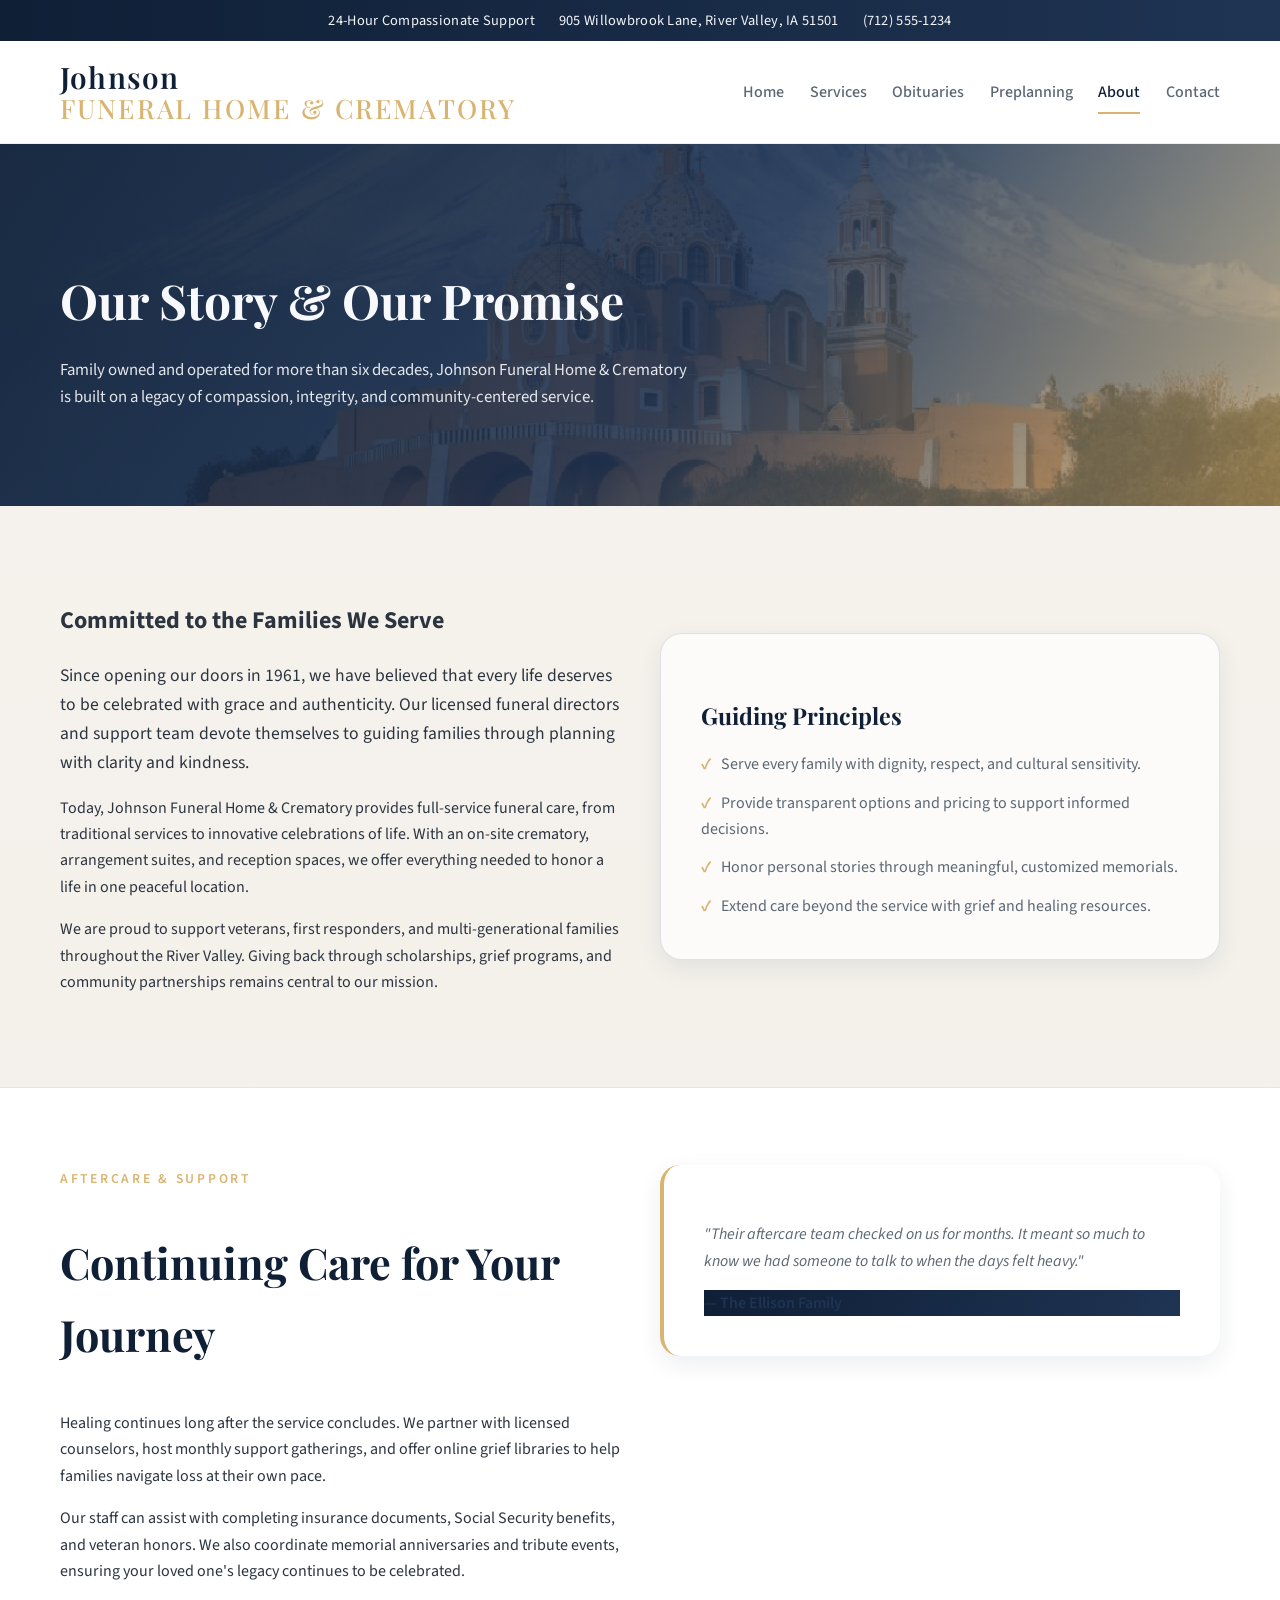
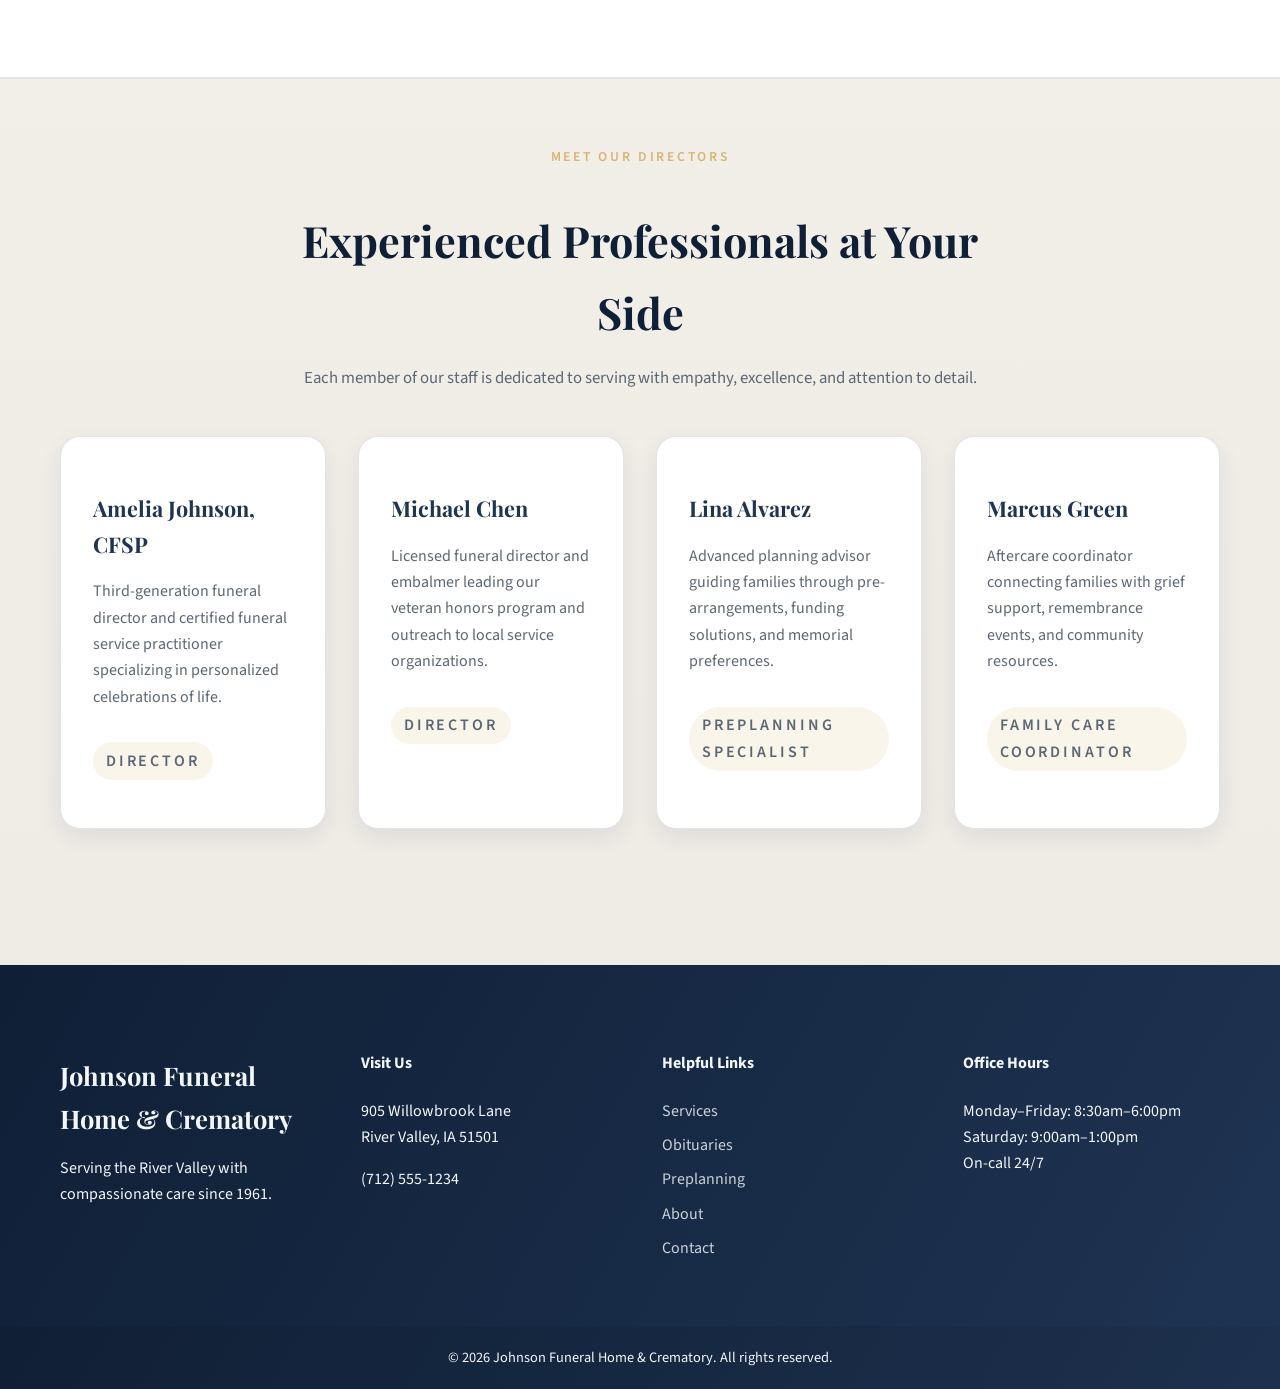
==== commit 0044ca06: "Remove family portal and dark mode" ====
--- a/about.html
+++ b/about.html
@@ -1,5 +1,5 @@
 <!DOCTYPE html>
-<html lang="en" data-theme="light">
+<html lang="en">
   <head>
     <meta charset="utf-8" />
     <meta name="viewport" content="width=device-width, initial-scale=1" />
@@ -8,18 +8,6 @@
       content="Learn about the history, mission, and dedicated staff of Johnson Funeral Home & Crematory."
     />
     <title>About Johnson Funeral Home &amp; Crematory</title>
-    <script>
-      (function () {
-        try {
-          var storedTheme = localStorage.getItem('theme');
-          if (storedTheme === 'dark') {
-            document.documentElement.setAttribute('data-theme', 'dark');
-          }
-        } catch (error) {
-          /* localStorage unavailable */
-        }
-      })();
-    </script>
     <link rel="stylesheet" href="assets/css/site.css" />
     <script src="assets/js/main.js" defer></script>
   </head>
@@ -50,21 +38,6 @@
           <li><a href="preplanning.html">Preplanning</a></li>
           <li><a class="active" href="about.html">About</a></li>
           <li><a href="contact.html">Contact</a></li>
-          <li class="nav-actions">
-            <button class="theme-toggle" type="button" data-theme-toggle aria-pressed="false">
-              <span class="theme-toggle__icon" aria-hidden="true"></span>
-              <span class="theme-toggle__label" data-theme-toggle-label>Dark mode</span>
-            </button>
-            <button
-              class="btn btn-portal"
-              type="button"
-              data-portal-open
-              aria-haspopup="dialog"
-              aria-controls="family-portal"
-            >
-              Family Portal
-            </button>
-          </li>
         </ul>
       </div>
     </header>
@@ -215,17 +188,6 @@
         &copy; <span id="year">2024</span> Johnson Funeral Home &amp; Crematory. All rights reserved.
       </div>
     </footer>
-    <div class="portal-modal" id="family-portal" data-portal-modal aria-hidden="true">
-      <div class="portal-modal__content" role="dialog" aria-modal="true" aria-labelledby="portal-title">
-        <header class="portal-modal__header">
-          <h2 id="portal-title">Family Portal</h2>
-          <button class="portal-modal__close" type="button" data-portal-close aria-label="Close family portal">&times;</button>
-        </header>
-        <div class="portal-modal__body">
-          <iframe src="https://thepassagecare.com" title="Family Portal - The Passage Care" loading="lazy"></iframe>
-        </div>
-      </div>
-    </div>
     <script>
       document.getElementById('year').textContent = new Date().getFullYear();
     </script>
--- a/assets/css/site.css
+++ b/assets/css/site.css
@@ -24,26 +24,6 @@
   color-scheme: light;
 }
 
-:root[data-theme="dark"] {
-  --primary-900: #d8e4f9;
-  --primary-800: #a9c5ec;
-  --primary-600: #82a2d3;
-  --accent-500: #f1d48e;
-  --accent-400: #f7e4aa;
-  --body-bg: #050b16;
-  --body-gradient: linear-gradient(180deg, #050b16 0%, #0c1627 60%, #0f1c30 100%);
-  --surface: rgba(16, 27, 44, 0.95);
-  --surface-elevated: rgba(20, 34, 54, 0.95);
-  --surface-alt: rgba(23, 37, 58, 0.85);
-  --text: #e7edf6;
-  --text-soft: #c3cde0;
-  --text-muted: #95a3bc;
-  --border-subtle: rgba(193, 212, 235, 0.18);
-  --shadow-soft: 0 22px 45px rgba(5, 12, 24, 0.65);
-  --shadow-subtle: 0 12px 32px rgba(5, 12, 24, 0.4);
-  color-scheme: dark;
-}
-
 *, *::before, *::after {
   box-sizing: border-box;
 }
@@ -58,10 +38,6 @@
   -webkit-font-smoothing: antialiased;
 }
 
-body.portal-open {
-  overflow: hidden;
-}
-
 a {
   color: inherit;
   text-decoration: none;
@@ -113,11 +89,6 @@
   backdrop-filter: blur(14px);
   border-bottom: 1px solid rgba(17, 39, 66, 0.08);
   transition: background 0.35s ease, border-color 0.35s ease;
-}
-
-:root[data-theme="dark"] .site-header {
-  background: rgba(6, 13, 24, 0.85);
-  border-color: rgba(193, 212, 235, 0.14);
 }
 
 .navbar {
@@ -212,44 +183,6 @@
   transform: scaleX(1);
 }
 
-.nav-links li.nav-actions {
-  gap: 0.75rem;
-  margin-left: 1rem;
-}
-
-.nav-links button {
-  font: inherit;
-  color: inherit;
-  background: none;
-  border: none;
-  cursor: pointer;
-}
-
-.theme-toggle {
-  display: inline-flex;
-  align-items: center;
-  gap: 0.55rem;
-  border-radius: 999px;
-  border: 1px solid var(--border-subtle);
-  padding: 0.45rem 0.95rem;
-  background: var(--surface);
-  transition: var(--transition);
-}
-
-.theme-toggle:hover {
-  border-color: var(--accent-500);
-  color: var(--primary-900);
-}
-
-.theme-toggle__icon {
-  display: inline-flex;
-  width: 1.35rem;
-  height: 1.35rem;
-  border-radius: 50%;
-  background: radial-gradient(circle at 30% 30%, var(--accent-400) 0%, var(--accent-500) 45%, transparent 60%);
-  box-shadow: inset 0 0 0 1px rgba(17, 39, 66, 0.12);
-}
-
 .btn {
   display: inline-flex;
   align-items: center;
@@ -284,19 +217,6 @@
 .btn-secondary:hover {
   border-color: var(--accent-500);
   color: var(--primary-900);
-  box-shadow: var(--shadow-subtle);
-}
-
-.btn-portal {
-  border: 1px solid var(--accent-500);
-  background: transparent;
-  color: var(--accent-500);
-  padding-inline: 1.35rem;
-}
-
-.btn-portal:hover {
-  background: var(--accent-500);
-  color: #1b2739;
   box-shadow: var(--shadow-subtle);
 }
 
@@ -865,70 +785,6 @@
   text-align: center;
   font-size: 0.9rem;
   background: rgba(0, 0, 0, 0.08);
-}
-
-.portal-modal {
-  position: fixed;
-  inset: 0;
-  background: rgba(4, 10, 20, 0.75);
-  display: grid;
-  place-items: center;
-  padding: 2rem;
-  visibility: hidden;
-  opacity: 0;
-  transition: opacity 0.25s ease, visibility 0.25s ease;
-  z-index: 1200;
-}
-
-.portal-modal.is-open {
-  visibility: visible;
-  opacity: 1;
-}
-
-.portal-modal__content {
-  background: var(--surface);
-  border-radius: 1.5rem;
-  width: min(92vw, 880px);
-  max-height: min(85vh, 720px);
-  display: flex;
-  flex-direction: column;
-  border: 1px solid var(--border-subtle);
-  box-shadow: var(--shadow-soft);
-}
-
-.portal-modal__header {
-  display: flex;
-  align-items: center;
-  justify-content: space-between;
-  padding: 1.5rem 1.75rem;
-  border-bottom: 1px solid var(--border-subtle);
-}
-
-.portal-modal__header h2 {
-  font-family: var(--font-heading);
-  font-size: 1.5rem;
-  margin: 0;
-}
-
-.portal-modal__close {
-  border: none;
-  background: transparent;
-  font-size: 1.75rem;
-  color: var(--text);
-  cursor: pointer;
-}
-
-.portal-modal__body {
-  flex: 1 1 auto;
-  padding: 0;
-}
-
-.portal-modal__body iframe {
-  width: 100%;
-  height: 100%;
-  min-height: 480px;
-  border: none;
-  border-radius: 0 0 1.5rem 1.5rem;
 }
 
 @media (max-width: 960px) {
@@ -959,18 +815,6 @@
     transform: translateY(0) scale(1);
     pointer-events: auto;
   }
-
-  .nav-links li.nav-actions {
-    flex-direction: column;
-    align-items: stretch;
-    margin-left: 0;
-  }
-
-  .nav-links li.nav-actions .btn,
-  .nav-links li.nav-actions .theme-toggle {
-    width: 100%;
-    justify-content: center;
-  }
 }
 
 @media (max-width: 720px) {
@@ -994,14 +838,6 @@
 
   .footer-links {
     justify-items: center;
-  }
-
-  .portal-modal {
-    padding: 1.25rem;
-  }
-
-  .portal-modal__body iframe {
-    min-height: 360px;
   }
 }
 
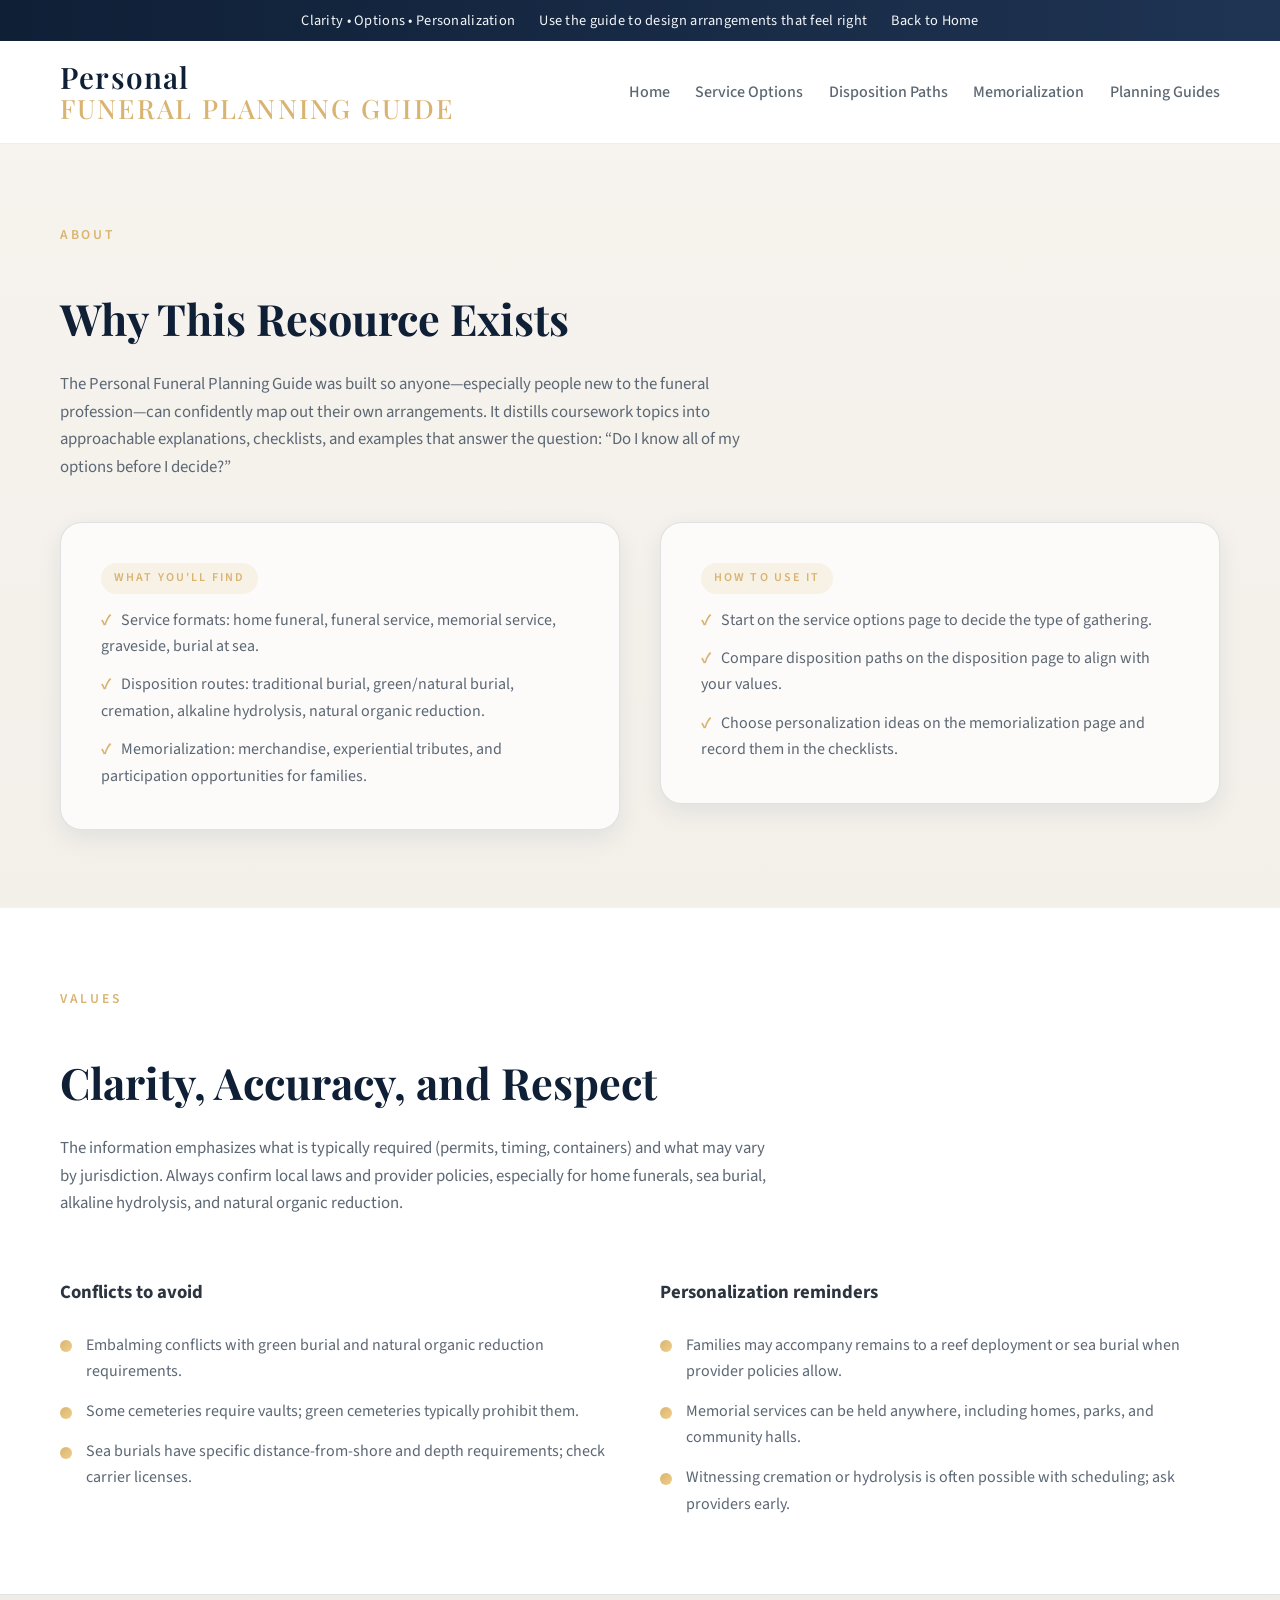
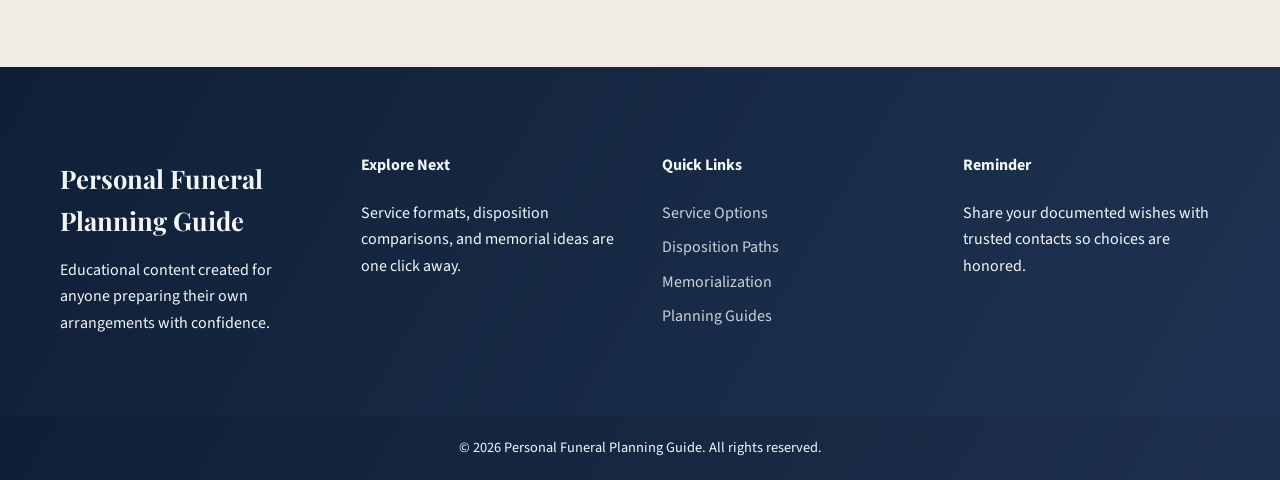
==== commit 14605f97: "Rebuild site as personal funeral planning guide" ====
--- a/about.html
+++ b/about.html
@@ -5,9 +5,9 @@
     <meta name="viewport" content="width=device-width, initial-scale=1" />
     <meta
       name="description"
-      content="Learn about the history, mission, and dedicated staff of Johnson Funeral Home & Crematory."
+      content="Background on the Personal Funeral Planning Guide and how to use it to plan your own arrangements."
     />
-    <title>About Johnson Funeral Home &amp; Crematory</title>
+    <title>About This Guide | Personal Funeral Planning</title>
     <link rel="stylesheet" href="assets/css/site.css" />
     <script src="assets/js/main.js" defer></script>
   </head>
@@ -15,13 +15,13 @@
     <header class="site-header">
       <div class="top-bar">
         <div class="container">
-          <span>24-Hour Compassionate Support</span>
-          <span>905 Willowbrook Lane, River Valley, IA 51501</span>
-          <a href="tel:17125551234">(712) 555-1234</a>
+          <span>Clarity • Options • Personalization</span>
+          <span>Use the guide to design arrangements that feel right</span>
+          <a href="index.html">Back to Home</a>
         </div>
       </div>
       <div class="container navbar">
-        <a href="index.html" class="brand">Johnson <span>Funeral Home &amp; Crematory</span></a>
+        <a href="index.html" class="brand">Personal <span>Funeral Planning Guide</span></a>
         <button
           class="nav-toggle"
           type="button"
@@ -33,126 +33,76 @@
         </button>
         <ul class="nav-links" data-nav-links>
           <li><a href="index.html">Home</a></li>
-          <li><a href="services.html">Services</a></li>
-          <li><a href="obituaries.html">Obituaries</a></li>
-          <li><a href="preplanning.html">Preplanning</a></li>
-          <li><a class="active" href="about.html">About</a></li>
-          <li><a href="contact.html">Contact</a></li>
+          <li><a href="services.html">Service Options</a></li>
+          <li><a href="preplanning.html">Disposition Paths</a></li>
+          <li><a href="obituaries.html">Memorialization</a></li>
+          <li><a href="contact.html">Planning Guides</a></li>
         </ul>
       </div>
     </header>
 
-    <main>
-      <section class="page-hero">
+    <main id="top">
+      <section class="section">
         <div class="container">
-          <h1>Our Story &amp; Our Promise</h1>
-          <p>
-            Family owned and operated for more than six decades, Johnson Funeral Home &amp; Crematory is built on a
-            legacy of compassion, integrity, and community-centered service.
-          </p>
+          <div class="section-header section-header--left">
+            <span>About</span>
+            <h2>Why This Resource Exists</h2>
+            <p>
+              The Personal Funeral Planning Guide was built so anyone&mdash;especially people new to the funeral
+              profession&mdash;can confidently map out their own arrangements. It distills coursework topics into
+              approachable explanations, checklists, and examples that answer the question: “Do I know all of my
+              options before I decide?”
+            </p>
+          </div>
+          <div class="grid-two-column">
+            <div class="highlight-banner">
+              <div class="badge">What you'll find</div>
+              <ul>
+                <li>Service formats: home funeral, funeral service, memorial service, graveside, burial at sea.</li>
+                <li>Disposition routes: traditional burial, green/natural burial, cremation, alkaline hydrolysis, natural organic reduction.</li>
+                <li>Memorialization: merchandise, experiential tributes, and participation opportunities for families.</li>
+              </ul>
+            </div>
+            <div class="highlight-banner">
+              <div class="badge">How to use it</div>
+              <ul>
+                <li>Start on the <a href="services.html">service options</a> page to decide the type of gathering.</li>
+                <li>Compare disposition paths on the <a href="preplanning.html">disposition</a> page to align with your values.</li>
+                <li>Choose personalization ideas on the <a href="obituaries.html">memorialization</a> page and record them in the checklists.</li>
+              </ul>
+            </div>
+          </div>
         </div>
       </section>
 
-      <section class="page-content">
-        <div class="container split">
-          <article>
-            <h2>Committed to the Families We Serve</h2>
-            <p class="lead">
-              Since opening our doors in 1961, we have believed that every life deserves to be celebrated with grace
-              and authenticity. Our licensed funeral directors and support team devote themselves to guiding families
-              through planning with clarity and kindness.
-            </p>
+      <section class="section section-alt">
+        <div class="container">
+          <div class="section-header section-header--left">
+            <span>Values</span>
+            <h2>Clarity, Accuracy, and Respect</h2>
             <p>
-              Today, Johnson Funeral Home &amp; Crematory provides full-service funeral care, from traditional services to
-              innovative celebrations of life. With an on-site crematory, arrangement suites, and reception spaces, we
-              offer everything needed to honor a life in one peaceful location.
-            </p>
-            <p>
-              We are proud to support veterans, first responders, and multi-generational families throughout the River
-              Valley. Giving back through scholarships, grief programs, and community partnerships remains central to
-              our mission.
-            </p>
-          </article>
-          <aside class="highlight-banner">
-            <h3>Guiding Principles</h3>
-            <ul>
-              <li>Serve every family with dignity, respect, and cultural sensitivity.</li>
-              <li>Provide transparent options and pricing to support informed decisions.</li>
-              <li>Honor personal stories through meaningful, customized memorials.</li>
-              <li>Extend care beyond the service with grief and healing resources.</li>
-            </ul>
-          </aside>
-        </div>
-      </section>
-
-      <section class="section section-alt" id="aftercare">
-        <div class="container grid-two-column">
-          <div>
-            <div class="section-header section-header--left">
-              <span>Aftercare &amp; Support</span>
-              <h2>Continuing Care for Your Journey</h2>
-            </div>
-            <p>
-              Healing continues long after the service concludes. We partner with licensed counselors, host monthly
-              support gatherings, and offer online grief libraries to help families navigate loss at their own pace.
-            </p>
-            <p>
-              Our staff can assist with completing insurance documents, Social Security benefits, and veteran honors.
-              We also coordinate memorial anniversaries and tribute events, ensuring your loved one's legacy continues
-              to be celebrated.
+              The information emphasizes what is typically required (permits, timing, containers) and what may vary by
+              jurisdiction. Always confirm local laws and provider policies, especially for home funerals, sea burial,
+              alkaline hydrolysis, and natural organic reduction.
             </p>
           </div>
-          <aside class="quote">
-            <p>
-              "Their aftercare team checked on us for months. It meant so much to know we had someone to talk to when the
-              days felt heavy."
-            </p>
-            <footer>&mdash; The Ellison Family</footer>
-          </aside>
-        </div>
-      </section>
-
-      <section class="section section-compact">
-        <div class="container">
-          <div class="section-header">
-            <span>Meet Our Directors</span>
-            <h2>Experienced Professionals at Your Side</h2>
-            <p>
-              Each member of our staff is dedicated to serving with empathy, excellence, and attention to detail.
-            </p>
-          </div>
-          <div class="card-grid">
-            <article class="card">
-              <h3>Amelia Johnson, CFSP</h3>
-              <p>
-                Third-generation funeral director and certified funeral service practitioner specializing in personalized
-                celebrations of life.
-              </p>
-              <p class="badge">Director</p>
-            </article>
-            <article class="card">
-              <h3>Michael Chen</h3>
-              <p>
-                Licensed funeral director and embalmer leading our veteran honors program and outreach to local service
-                organizations.
-              </p>
-              <p class="badge">Director</p>
-            </article>
-            <article class="card">
-              <h3>Lina Alvarez</h3>
-              <p>
-                Advanced planning advisor guiding families through pre-arrangements, funding solutions, and memorial
-                preferences.
-              </p>
-              <p class="badge">Preplanning Specialist</p>
-            </article>
-            <article class="card">
-              <h3>Marcus Green</h3>
-              <p>
-                Aftercare coordinator connecting families with grief support, remembrance events, and community resources.
-              </p>
-              <p class="badge">Family Care Coordinator</p>
-            </article>
+          <div class="grid-two-column">
+            <div>
+              <h3>Conflicts to avoid</h3>
+              <ul class="featured-list">
+                <li>Embalming conflicts with green burial and natural organic reduction requirements.</li>
+                <li>Some cemeteries require vaults; green cemeteries typically prohibit them.</li>
+                <li>Sea burials have specific distance-from-shore and depth requirements; check carrier licenses.</li>
+              </ul>
+            </div>
+            <div>
+              <h3>Personalization reminders</h3>
+              <ul class="featured-list">
+                <li>Families may accompany remains to a reef deployment or sea burial when provider policies allow.</li>
+                <li>Memorial services can be held anywhere, including homes, parks, and community halls.</li>
+                <li>Witnessing cremation or hydrolysis is often possible with scheduling; ask providers early.</li>
+              </ul>
+            </div>
           </div>
         </div>
       </section>
@@ -161,35 +111,34 @@
     <footer>
       <div class="container footer-grid">
         <div class="footer-brand">
-          <h3>Johnson Funeral Home &amp; Crematory</h3>
-          <p>Serving the River Valley with compassionate care since 1961.</p>
+          <h3>Personal Funeral Planning Guide</h3>
+          <p>Educational content created for anyone preparing their own arrangements with confidence.</p>
         </div>
         <div>
-          <h4>Visit Us</h4>
-          <p>905 Willowbrook Lane<br />River Valley, IA 51501</p>
-          <p><a href="tel:17125551234">(712) 555-1234</a></p>
+          <h4>Explore Next</h4>
+          <p>Service formats, disposition comparisons, and memorial ideas are one click away.</p>
         </div>
         <div>
-          <h4>Helpful Links</h4>
+          <h4>Quick Links</h4>
           <ul class="footer-links">
-            <li><a href="services.html">Services</a></li>
-            <li><a href="obituaries.html">Obituaries</a></li>
-            <li><a href="preplanning.html">Preplanning</a></li>
-            <li><a href="about.html">About</a></li>
-            <li><a href="contact.html">Contact</a></li>
+            <li><a href="services.html">Service Options</a></li>
+            <li><a href="preplanning.html">Disposition Paths</a></li>
+            <li><a href="obituaries.html">Memorialization</a></li>
+            <li><a href="contact.html">Planning Guides</a></li>
           </ul>
         </div>
         <div>
-          <h4>Office Hours</h4>
-          <p>Monday&ndash;Friday: 8:30am&ndash;6:00pm<br />Saturday: 9:00am&ndash;1:00pm<br />On-call 24/7</p>
+          <h4>Reminder</h4>
+          <p>Share your documented wishes with trusted contacts so choices are honored.</p>
         </div>
       </div>
       <div class="footer-bottom">
-        &copy; <span id="year">2024</span> Johnson Funeral Home &amp; Crematory. All rights reserved.
+        &copy; <span id="year">2024</span> Personal Funeral Planning Guide. All rights reserved.
       </div>
     </footer>
+
     <script>
-      document.getElementById('year').textContent = new Date().getFullYear();
+      document.getElementById("year").textContent = new Date().getFullYear();
     </script>
   </body>
 </html>
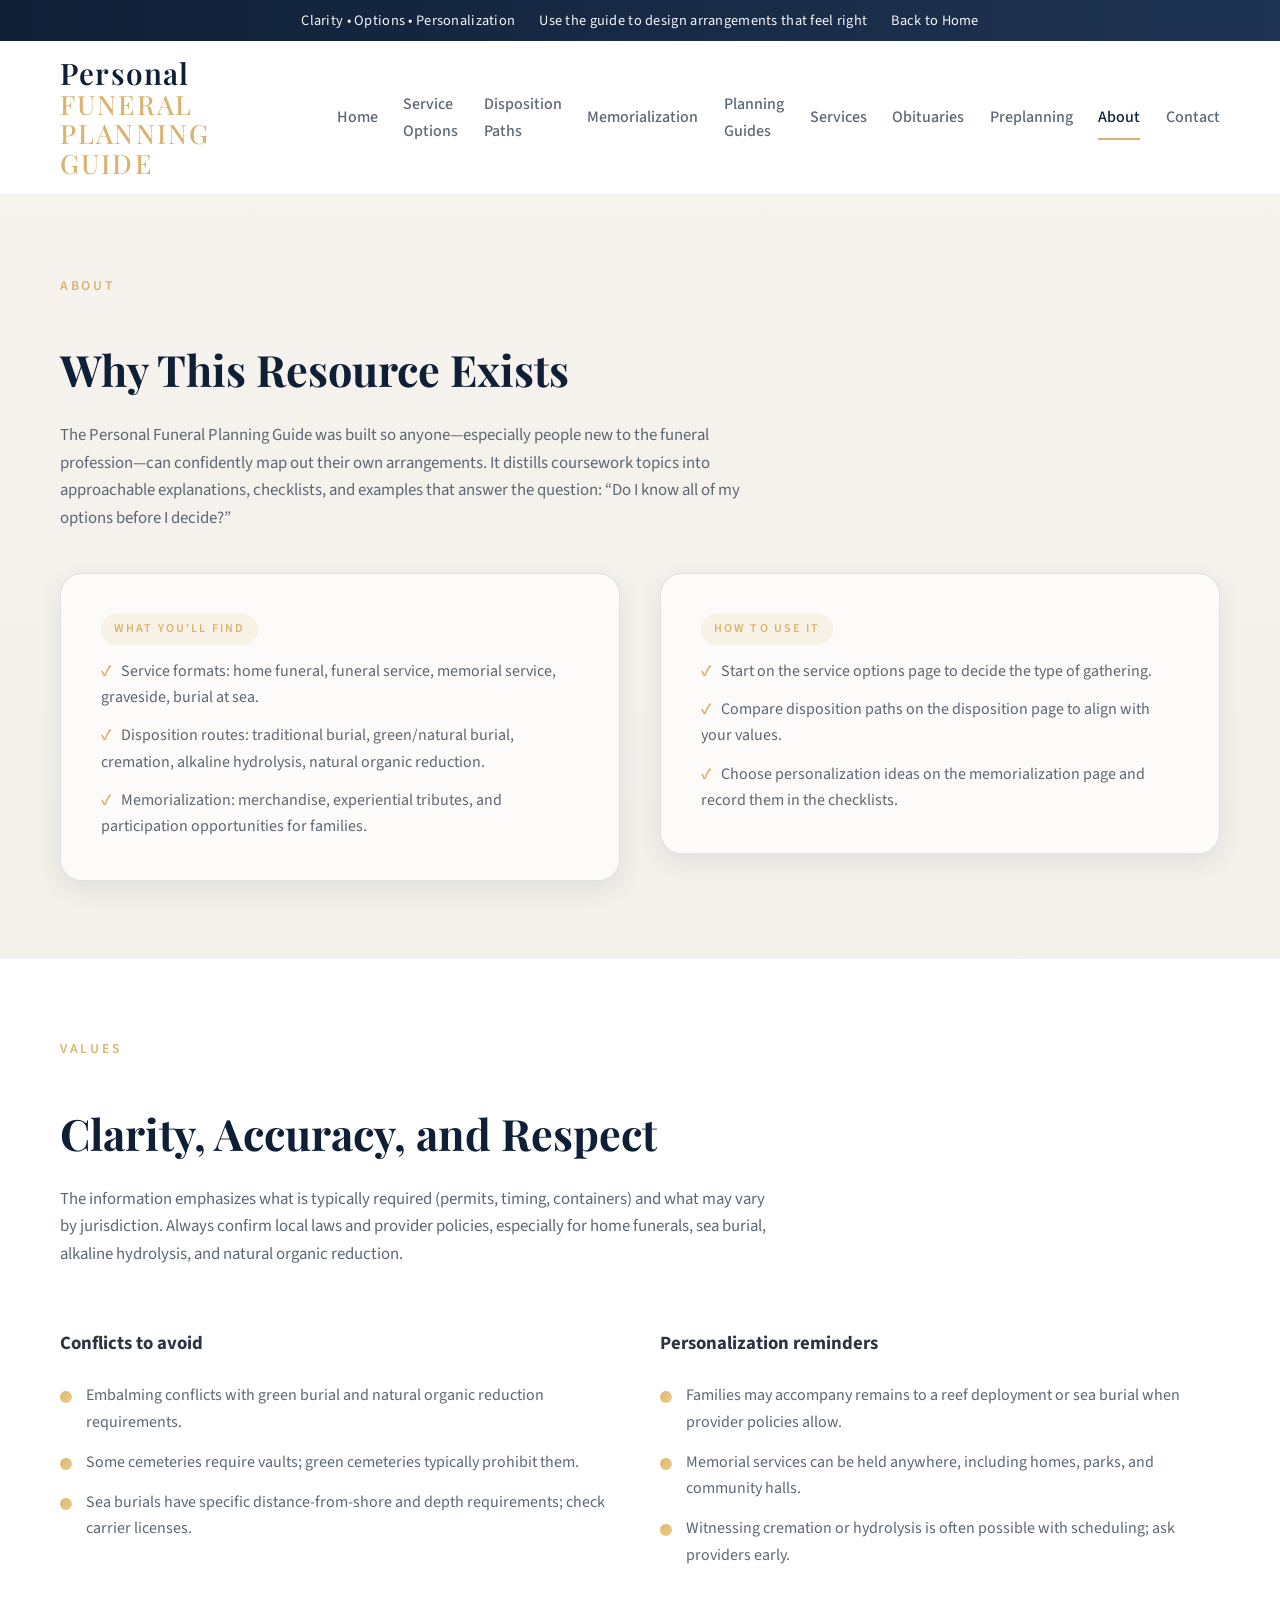
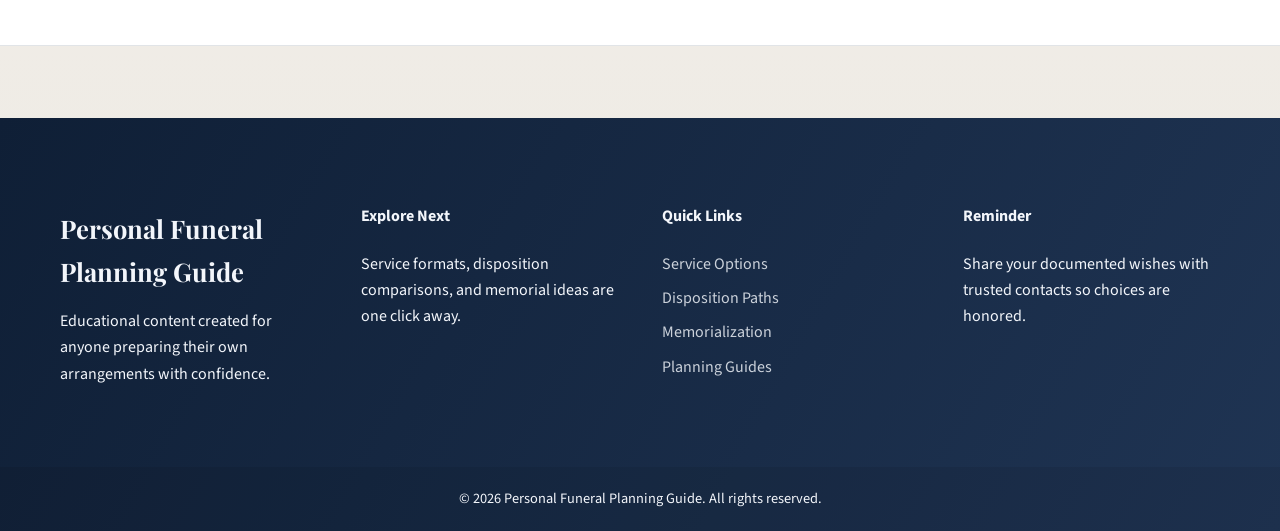
==== commit 619d7e91: "Merge branch 'main' into codex/remove-family-portal-and-dark-mode-ks54l2" ====
--- a/about.html
+++ b/about.html
@@ -8,6 +8,7 @@
       content="Background on the Personal Funeral Planning Guide and how to use it to plan your own arrangements."
     />
     <title>About This Guide | Personal Funeral Planning</title>
+    <title>About Johnson Funeral Home &amp; Crematory</title>
     <link rel="stylesheet" href="assets/css/site.css" />
     <script src="assets/js/main.js" defer></script>
   </head>
@@ -37,6 +38,11 @@
           <li><a href="preplanning.html">Disposition Paths</a></li>
           <li><a href="obituaries.html">Memorialization</a></li>
           <li><a href="contact.html">Planning Guides</a></li>
+          <li><a href="services.html">Services</a></li>
+          <li><a href="obituaries.html">Obituaries</a></li>
+          <li><a href="preplanning.html">Preplanning</a></li>
+          <li><a class="active" href="about.html">About</a></li>
+          <li><a href="contact.html">Contact</a></li>
         </ul>
       </div>
     </header>
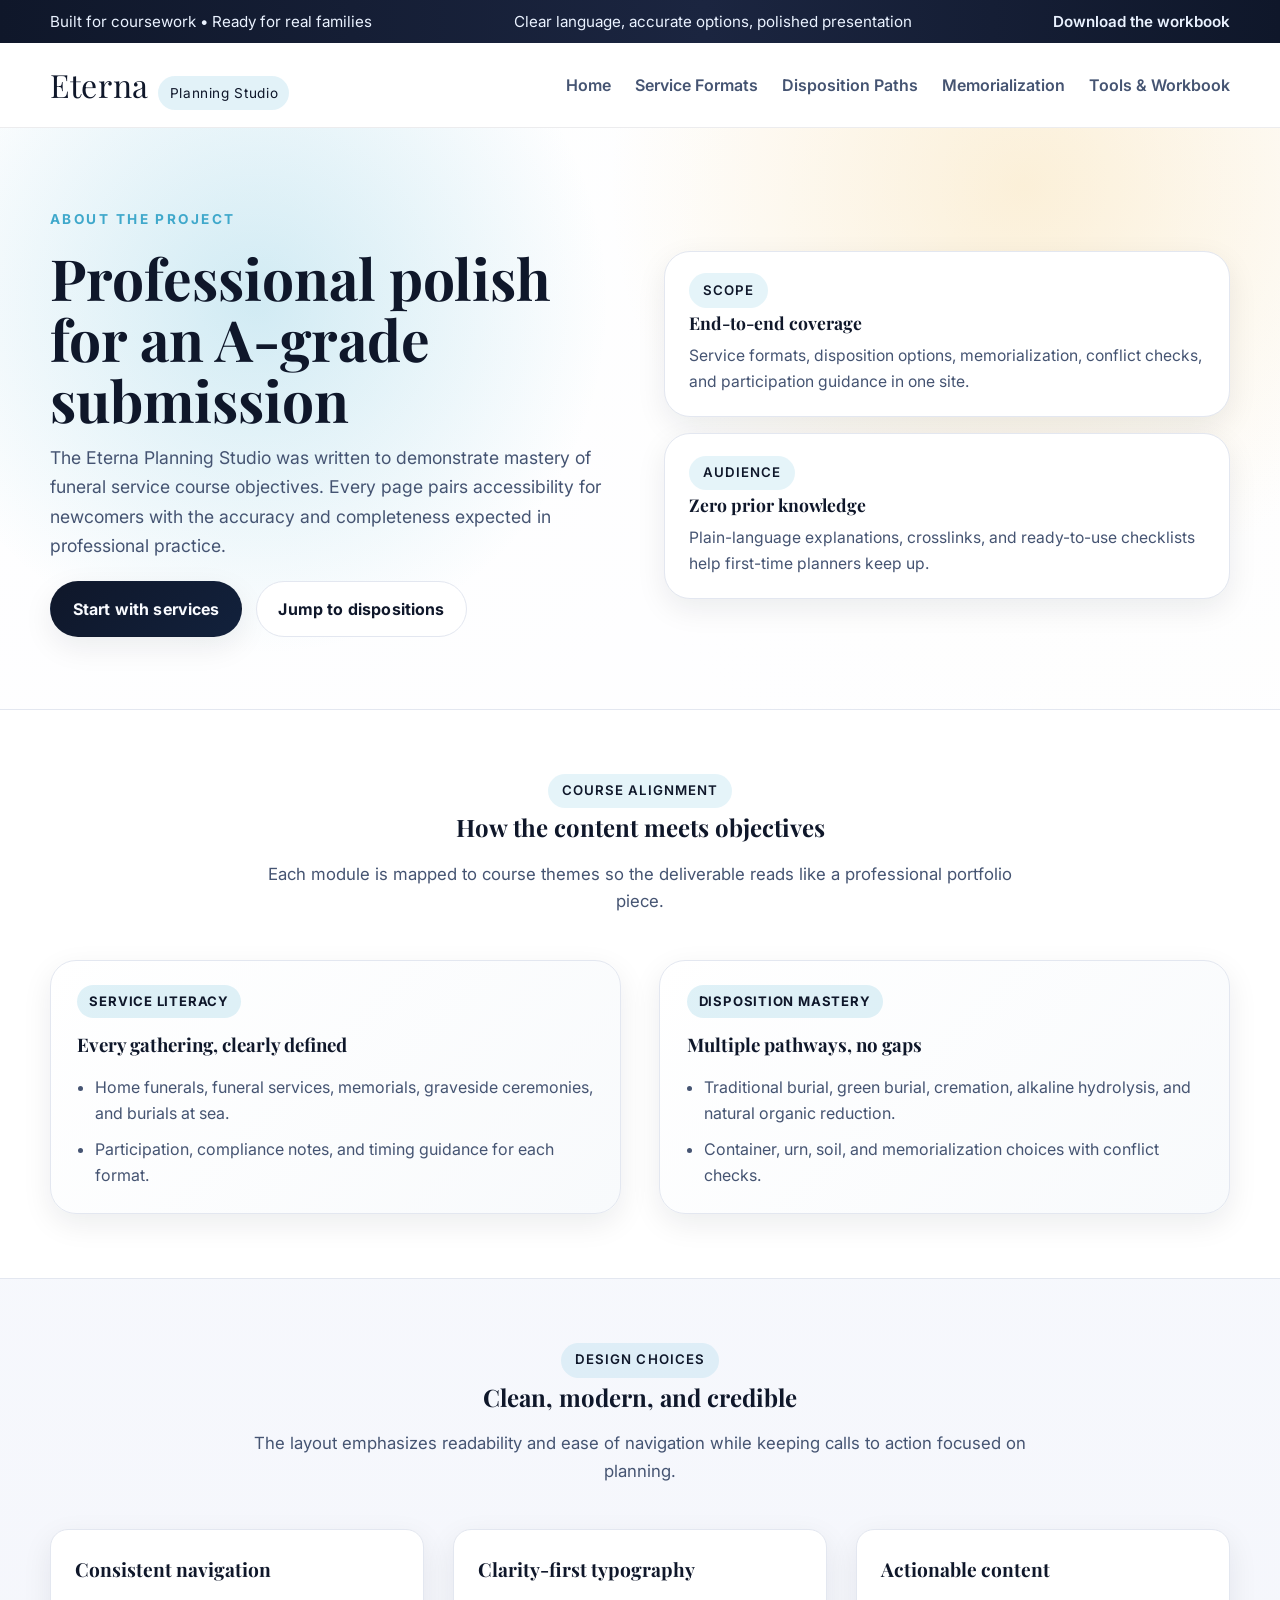
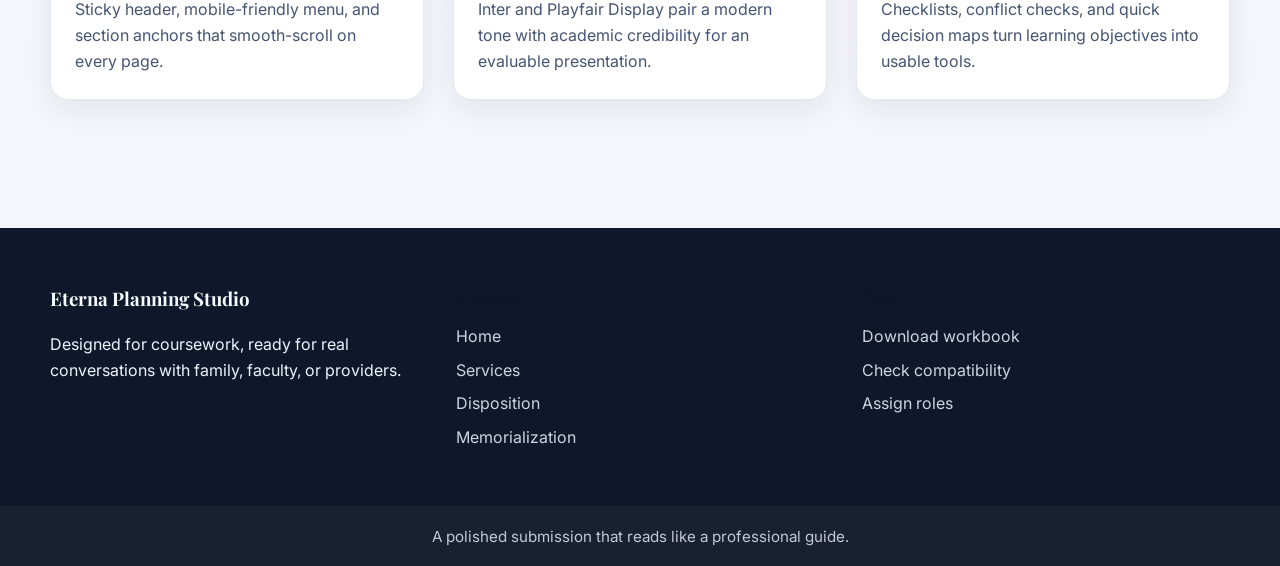
==== commit 831c658c: "Redesign site into polished Eterna Planning Studio" ====
--- a/about.html
+++ b/about.html
@@ -5,10 +5,8 @@
     <meta name="viewport" content="width=device-width, initial-scale=1" />
     <meta
       name="description"
-      content="Background on the Personal Funeral Planning Guide and how to use it to plan your own arrangements."
-    />
-    <title>About This Guide | Personal Funeral Planning</title>
-    <title>About Johnson Funeral Home &amp; Crematory</title>
+      content="Background on the Eterna Planning Studio, a professional-quality student resource for funeral planning." />
+    <title>About | Eterna Planning Studio</title>
     <link rel="stylesheet" href="assets/css/site.css" />
     <script src="assets/js/main.js" defer></script>
   </head>
@@ -16,66 +14,50 @@
     <header class="site-header">
       <div class="top-bar">
         <div class="container">
-          <span>Clarity • Options • Personalization</span>
-          <span>Use the guide to design arrangements that feel right</span>
-          <a href="index.html">Back to Home</a>
+          <span>Built for coursework • Ready for real families</span>
+          <span>Clear language, accurate options, polished presentation</span>
+          <a href="contact.html">Download the workbook</a>
         </div>
       </div>
       <div class="container navbar">
-        <a href="index.html" class="brand">Personal <span>Funeral Planning Guide</span></a>
-        <button
-          class="nav-toggle"
-          type="button"
-          aria-expanded="false"
-          aria-label="Toggle navigation"
-          data-nav-toggle
-        >
+        <a href="index.html" class="brand">Eterna <span>Planning Studio</span></a>
+        <button class="nav-toggle" type="button" aria-expanded="false" aria-label="Toggle navigation" data-nav-toggle>
           &#9776;
         </button>
         <ul class="nav-links" data-nav-links>
           <li><a href="index.html">Home</a></li>
-          <li><a href="services.html">Service Options</a></li>
+          <li><a href="services.html">Service Formats</a></li>
           <li><a href="preplanning.html">Disposition Paths</a></li>
           <li><a href="obituaries.html">Memorialization</a></li>
-          <li><a href="contact.html">Planning Guides</a></li>
-          <li><a href="services.html">Services</a></li>
-          <li><a href="obituaries.html">Obituaries</a></li>
-          <li><a href="preplanning.html">Preplanning</a></li>
-          <li><a class="active" href="about.html">About</a></li>
-          <li><a href="contact.html">Contact</a></li>
+          <li><a href="contact.html">Tools &amp; Workbook</a></li>
         </ul>
       </div>
     </header>
 
     <main id="top">
-      <section class="section">
+      <section class="hero">
         <div class="container">
-          <div class="section-header section-header--left">
-            <span>About</span>
-            <h2>Why This Resource Exists</h2>
+          <div class="hero-copy">
+            <div class="hero-eyebrow">About the project</div>
+            <h1>Professional polish for an A-grade submission</h1>
             <p>
-              The Personal Funeral Planning Guide was built so anyone&mdash;especially people new to the funeral
-              profession&mdash;can confidently map out their own arrangements. It distills coursework topics into
-              approachable explanations, checklists, and examples that answer the question: “Do I know all of my
-              options before I decide?”
+              The Eterna Planning Studio was written to demonstrate mastery of funeral service course objectives. Every page pairs accessibility for newcomers with the accuracy and completeness expected in professional practice.
             </p>
+            <div class="hero-actions">
+              <a class="btn btn-primary" href="services.html">Start with services</a>
+              <a class="btn btn-secondary" href="preplanning.html">Jump to dispositions</a>
+            </div>
           </div>
-          <div class="grid-two-column">
-            <div class="highlight-banner">
-              <div class="badge">What you'll find</div>
-              <ul>
-                <li>Service formats: home funeral, funeral service, memorial service, graveside, burial at sea.</li>
-                <li>Disposition routes: traditional burial, green/natural burial, cremation, alkaline hydrolysis, natural organic reduction.</li>
-                <li>Memorialization: merchandise, experiential tributes, and participation opportunities for families.</li>
-              </ul>
+          <div class="hero-panels">
+            <div class="hero-panel">
+              <div class="pill">Scope</div>
+              <h3>End-to-end coverage</h3>
+              <p>Service formats, disposition options, memorialization, conflict checks, and participation guidance in one site.</p>
             </div>
-            <div class="highlight-banner">
-              <div class="badge">How to use it</div>
-              <ul>
-                <li>Start on the <a href="services.html">service options</a> page to decide the type of gathering.</li>
-                <li>Compare disposition paths on the <a href="preplanning.html">disposition</a> page to align with your values.</li>
-                <li>Choose personalization ideas on the <a href="obituaries.html">memorialization</a> page and record them in the checklists.</li>
-              </ul>
+            <div class="hero-panel">
+              <div class="pill">Audience</div>
+              <h3>Zero prior knowledge</h3>
+              <p>Plain-language explanations, crosslinks, and ready-to-use checklists help first-time planners keep up.</p>
             </div>
           </div>
         </div>
@@ -83,32 +65,52 @@
 
       <section class="section section-alt">
         <div class="container">
-          <div class="section-header section-header--left">
-            <span>Values</span>
-            <h2>Clarity, Accuracy, and Respect</h2>
-            <p>
-              The information emphasizes what is typically required (permits, timing, containers) and what may vary by
-              jurisdiction. Always confirm local laws and provider policies, especially for home funerals, sea burial,
-              alkaline hydrolysis, and natural organic reduction.
-            </p>
+          <div class="section-header">
+            <div class="pill">Course alignment</div>
+            <h2>How the content meets objectives</h2>
+            <p>Each module is mapped to course themes so the deliverable reads like a professional portfolio piece.</p>
           </div>
           <div class="grid-two-column">
-            <div>
-              <h3>Conflicts to avoid</h3>
-              <ul class="featured-list">
-                <li>Embalming conflicts with green burial and natural organic reduction requirements.</li>
-                <li>Some cemeteries require vaults; green cemeteries typically prohibit them.</li>
-                <li>Sea burials have specific distance-from-shore and depth requirements; check carrier licenses.</li>
+            <div class="highlight-banner">
+              <div class="badge-soft">Service literacy</div>
+              <h3>Every gathering, clearly defined</h3>
+              <ul>
+                <li>Home funerals, funeral services, memorials, graveside ceremonies, and burials at sea.</li>
+                <li>Participation, compliance notes, and timing guidance for each format.</li>
               </ul>
             </div>
-            <div>
-              <h3>Personalization reminders</h3>
-              <ul class="featured-list">
-                <li>Families may accompany remains to a reef deployment or sea burial when provider policies allow.</li>
-                <li>Memorial services can be held anywhere, including homes, parks, and community halls.</li>
-                <li>Witnessing cremation or hydrolysis is often possible with scheduling; ask providers early.</li>
+            <div class="highlight-banner">
+              <div class="badge-soft">Disposition mastery</div>
+              <h3>Multiple pathways, no gaps</h3>
+              <ul>
+                <li>Traditional burial, green burial, cremation, alkaline hydrolysis, and natural organic reduction.</li>
+                <li>Container, urn, soil, and memorialization choices with conflict checks.</li>
               </ul>
             </div>
+          </div>
+        </div>
+      </section>
+
+      <section class="section">
+        <div class="container">
+          <div class="section-header">
+            <div class="pill">Design choices</div>
+            <h2>Clean, modern, and credible</h2>
+            <p>The layout emphasizes readability and ease of navigation while keeping calls to action focused on planning.</p>
+          </div>
+          <div class="card-grid">
+            <article class="card">
+              <h3>Consistent navigation</h3>
+              <p>Sticky header, mobile-friendly menu, and section anchors that smooth-scroll on every page.</p>
+            </article>
+            <article class="card">
+              <h3>Clarity-first typography</h3>
+              <p>Inter and Playfair Display pair a modern tone with academic credibility for an evaluable presentation.</p>
+            </article>
+            <article class="card">
+              <h3>Actionable content</h3>
+              <p>Checklists, conflict checks, and quick decision maps turn learning objectives into usable tools.</p>
+            </article>
           </div>
         </div>
       </section>
@@ -117,34 +119,28 @@
     <footer>
       <div class="container footer-grid">
         <div class="footer-brand">
-          <h3>Personal Funeral Planning Guide</h3>
-          <p>Educational content created for anyone preparing their own arrangements with confidence.</p>
+          <h3>Eterna Planning Studio</h3>
+          <p>Designed for coursework, ready for real conversations with family, faculty, or providers.</p>
         </div>
         <div>
-          <h4>Explore Next</h4>
-          <p>Service formats, disposition comparisons, and memorial ideas are one click away.</p>
-        </div>
-        <div>
-          <h4>Quick Links</h4>
+          <h4>Navigate</h4>
           <ul class="footer-links">
-            <li><a href="services.html">Service Options</a></li>
-            <li><a href="preplanning.html">Disposition Paths</a></li>
+            <li><a href="index.html">Home</a></li>
+            <li><a href="services.html">Services</a></li>
+            <li><a href="preplanning.html">Disposition</a></li>
             <li><a href="obituaries.html">Memorialization</a></li>
-            <li><a href="contact.html">Planning Guides</a></li>
           </ul>
         </div>
         <div>
-          <h4>Reminder</h4>
-          <p>Share your documented wishes with trusted contacts so choices are honored.</p>
+          <h4>Tools</h4>
+          <ul class="footer-links">
+            <li><a href="contact.html">Download workbook</a></li>
+            <li><a href="preplanning.html#conflicts">Check compatibility</a></li>
+            <li><a href="services.html#home-funeral">Assign roles</a></li>
+          </ul>
         </div>
       </div>
-      <div class="footer-bottom">
-        &copy; <span id="year">2024</span> Personal Funeral Planning Guide. All rights reserved.
-      </div>
+      <div class="footer-bottom">A polished submission that reads like a professional guide.</div>
     </footer>
-
-    <script>
-      document.getElementById("year").textContent = new Date().getFullYear();
-    </script>
   </body>
 </html>
--- a/assets/css/site.css
+++ b/assets/css/site.css
@@ -1,39 +1,37 @@
-@import url("https://fonts.googleapis.com/css2?family=Playfair+Display:wght@500;600;700&family=Source+Sans+3:wght@400;500;600;700&display=swap");
+@import url("https://fonts.googleapis.com/css2?family=Inter:wght@400;500;600;700&family=Playfair+Display:wght@600;700&display=swap");
 
 :root {
-  --font-body: "Source Sans 3", "Segoe UI", Tahoma, sans-serif;
+  --font-body: "Inter", system-ui, -apple-system, sans-serif;
   --font-heading: "Playfair Display", "Times New Roman", serif;
-  --primary-900: #0f1f36;
-  --primary-800: #1f3453;
-  --primary-600: #35527b;
-  --accent-500: #d9b471;
-  --accent-400: #f0cf8a;
-  --body-bg: #f5f2ed;
-  --body-gradient: linear-gradient(180deg, #f7f4ef 0%, #f2efe9 55%, #ede9e3 100%);
+  --ink-900: #0f172a;
+  --ink-700: #1f2a44;
+  --ink-500: #455472;
+  --ink-300: #8c95a9;
+  --sky-500: #5eb9d7;
+  --sky-600: #3fa8cb;
+  --gold-400: #f6d28b;
+  --shell-50: #f6f7fb;
+  --shell-100: #eef1f7;
+  --shell-200: #e3e7f0;
   --surface: #ffffff;
-  --surface-elevated: #fcfbf9;
-  --surface-alt: #f1ede6;
-  --text: #2c3440;
-  --text-soft: #5c6774;
-  --text-muted: #7a8592;
-  --border-subtle: rgba(17, 39, 66, 0.12);
-  --shadow-soft: 0 16px 40px rgba(15, 31, 54, 0.12);
-  --shadow-subtle: 0 8px 24px rgba(17, 39, 66, 0.08);
-  --max-width: 1160px;
+  --shadow-soft: 0 20px 60px rgba(15, 23, 42, 0.12);
+  --shadow-subtle: 0 10px 30px rgba(15, 23, 42, 0.08);
+  --radius-lg: 18px;
+  --radius-xl: 26px;
   --transition: all 0.25s ease;
-  color-scheme: light;
-}
-
-*, *::before, *::after {
+}
+
+* {
   box-sizing: border-box;
 }
 
 body {
   margin: 0;
   font-family: var(--font-body);
-  font-weight: 400;
-  color: var(--text);
-  background: var(--body-gradient);
+  color: var(--ink-700);
+  background: radial-gradient(circle at 12% 10%, rgba(94, 185, 215, 0.08), transparent 28%),
+    radial-gradient(circle at 82% 12%, rgba(246, 210, 139, 0.12), transparent 25%),
+    linear-gradient(180deg, #fbfcff 0%, #f3f5fb 100%);
   line-height: 1.65;
   -webkit-font-smoothing: antialiased;
 }
@@ -41,54 +39,58 @@
 a {
   color: inherit;
   text-decoration: none;
-  transition: color 0.2s ease;
+  transition: color 0.2s ease, opacity 0.2s ease;
 }
 
 a:hover,
 a:focus {
-  color: var(--accent-500);
+  color: var(--sky-600);
 }
 
 a:focus-visible,
 button:focus-visible {
-  outline: 3px solid var(--accent-400);
-  outline-offset: 3px;
+  outline: 3px solid rgba(94, 185, 215, 0.35);
+  outline-offset: 4px;
 }
 
 img {
   max-width: 100%;
   display: block;
+  border-radius: var(--radius-lg);
 }
 
 .container {
-  width: min(92%, var(--max-width));
+  width: min(1180px, 94%);
   margin: 0 auto;
 }
 
 .top-bar {
-  background: linear-gradient(90deg, var(--primary-900), var(--primary-800));
-  color: #f4f6fa;
-  font-size: 0.9rem;
-  letter-spacing: 0.02em;
+  background: linear-gradient(90deg, var(--ink-900), #1b2540 55%, #0f172a);
+  color: #eaf2ff;
+  font-size: 0.95rem;
+  padding: 0.55rem 0;
 }
 
 .top-bar .container {
   display: flex;
   flex-wrap: wrap;
-  align-items: center;
-  justify-content: center;
-  gap: 0.75rem 1.5rem;
-  padding: 0.55rem 0;
+  justify-content: space-between;
+  gap: 0.5rem 1rem;
+  align-items: center;
+}
+
+.top-bar a {
+  color: #eaf2ff;
+  font-weight: 600;
 }
 
 .site-header {
   position: sticky;
   top: 0;
   z-index: 1000;
-  background: rgba(255, 255, 255, 0.95);
+  background: rgba(255, 255, 255, 0.96);
   backdrop-filter: blur(14px);
-  border-bottom: 1px solid rgba(17, 39, 66, 0.08);
-  transition: background 0.35s ease, border-color 0.35s ease;
+  border-bottom: 1px solid rgba(15, 23, 42, 0.08);
 }
 
 .navbar {
@@ -97,26 +99,26 @@
   justify-content: space-between;
   gap: 1rem;
   padding: 1rem 0;
-  position: relative;
 }
 
 .brand {
   display: inline-flex;
-  flex-direction: column;
+  align-items: baseline;
+  gap: 0.6rem;
   font-family: var(--font-heading);
-  font-size: clamp(1.55rem, 3vw, 1.85rem);
-  font-weight: 600;
-  line-height: 1.1;
-  color: var(--primary-900);
-  letter-spacing: 0.04em;
+  font-size: clamp(1.5rem, 3vw, 2rem);
+  color: var(--ink-900);
+  letter-spacing: 0.02em;
 }
 
 .brand span {
-  font-size: 0.9em;
-  font-weight: 500;
-  color: var(--accent-500);
-  letter-spacing: 0.08em;
-  text-transform: uppercase;
+  display: inline-block;
+  padding: 0.35rem 0.7rem;
+  font-size: 0.85rem;
+  font-family: var(--font-body);
+  color: var(--ink-900);
+  background: rgba(94, 185, 215, 0.18);
+  border-radius: 999px;
 }
 
 .nav-toggle {
@@ -125,47 +127,43 @@
   justify-content: center;
   width: 3rem;
   height: 3rem;
-  border-radius: 999px;
-  border: 1px solid var(--border-subtle);
-  background: var(--surface);
-  color: var(--primary-900);
-  font-size: 1.45rem;
+  border-radius: 50%;
+  border: 1px solid var(--shell-200);
+  background: var(--surface);
+  color: var(--ink-900);
+  font-size: 1.35rem;
   cursor: pointer;
   transition: var(--transition);
 }
 
 .nav-toggle:hover {
-  background: var(--surface-elevated);
+  background: var(--shell-100);
 }
 
 .nav-links {
   list-style: none;
   display: flex;
   align-items: center;
-  gap: clamp(0.75rem, 2vw, 1.6rem);
-  font-weight: 500;
-}
-
-.nav-links li {
-  display: inline-flex;
-  align-items: center;
+  gap: clamp(0.75rem, 2vw, 1.5rem);
+  margin: 0;
+  padding: 0;
+  font-weight: 600;
 }
 
 .nav-links a {
   position: relative;
-  padding: 0.35rem 0;
-  color: var(--text-soft);
-  transition: color 0.2s ease;
+  color: var(--ink-500);
+  padding: 0.25rem 0;
 }
 
 .nav-links a::after {
   content: "";
   position: absolute;
   left: 0;
-  bottom: -0.2rem;
+  bottom: -6px;
   width: 100%;
   height: 2px;
-  background: var(--accent-500);
+  background: var(--sky-600);
   transform: scaleX(0);
   transform-origin: left;
   transition: transform 0.2s ease;
@@ -174,7 +172,7 @@
 .nav-links a:hover,
 .nav-links a:focus,
 .nav-links a.active {
-  color: var(--primary-900);
+  color: var(--ink-900);
 }
 
 .nav-links a:hover::after,
@@ -187,19 +185,19 @@
   display: inline-flex;
   align-items: center;
   justify-content: center;
-  gap: 0.5rem;
+  gap: 0.45rem;
+  font-weight: 700;
+  letter-spacing: 0.01em;
   border-radius: 999px;
-  padding: 0.75rem 1.5rem;
-  border: none;
-  font-weight: 600;
-  letter-spacing: 0.02em;
+  border: 1px solid transparent;
+  padding: 0.85rem 1.35rem;
   cursor: pointer;
   transition: var(--transition);
 }
 
 .btn-primary {
-  background: linear-gradient(135deg, var(--primary-800), var(--primary-600));
-  color: #f8f9fb;
+  background: linear-gradient(135deg, var(--ink-900), #12213c);
+  color: #f9fbff;
   box-shadow: var(--shadow-subtle);
 }
 
@@ -210,20 +208,33 @@
 
 .btn-secondary {
   background: var(--surface);
-  color: var(--primary-800);
-  border: 1px solid var(--border-subtle);
+  color: var(--ink-900);
+  border-color: var(--shell-200);
 }
 
 .btn-secondary:hover {
-  border-color: var(--accent-500);
-  color: var(--primary-900);
-  box-shadow: var(--shadow-subtle);
+  border-color: var(--sky-500);
+  color: var(--sky-600);
+  box-shadow: var(--shadow-subtle);
+}
+
+.pill {
+  display: inline-flex;
+  align-items: center;
+  gap: 0.45rem;
+  padding: 0.4rem 0.85rem;
+  background: rgba(94, 185, 215, 0.16);
+  color: var(--ink-900);
+  border-radius: 999px;
+  font-weight: 600;
+  letter-spacing: 0.08em;
+  text-transform: uppercase;
+  font-size: 0.83rem;
 }
 
 .hero {
   position: relative;
-  padding: clamp(4.5rem, 6vw, 6.75rem) 0 clamp(4rem, 6vw, 6rem);
-  color: #f8f9fc;
+  padding: clamp(4.5rem, 6vw, 6rem) 0 clamp(4rem, 5vw, 5.5rem);
   overflow: hidden;
 }
 
@@ -231,151 +242,123 @@
   content: "";
   position: absolute;
   inset: 0;
-  background: linear-gradient(120deg, rgba(15, 31, 54, 0.92) 12%, rgba(31, 52, 83, 0.85) 55%, rgba(217, 180, 113, 0.6) 100%),
-    url("../images/banner3.png") center/cover no-repeat;
+  background: radial-gradient(circle at 20% 30%, rgba(94, 185, 215, 0.28), transparent 32%),
+    radial-gradient(circle at 80% 10%, rgba(246, 210, 139, 0.32), transparent 36%),
+    linear-gradient(135deg, rgba(255, 255, 255, 0.92), rgba(255, 255, 255, 0.82));
   z-index: -2;
 }
 
-.hero::after {
-  content: "";
-  position: absolute;
-  inset: 0;
-  background: linear-gradient(135deg, rgba(15, 31, 54, 0.75) 0%, rgba(15, 31, 54, 0.35) 65%, transparent 100%);
-  z-index: -1;
-}
-
 .hero .container {
   display: grid;
-  gap: clamp(2rem, 6vw, 3.5rem);
-  grid-template-columns: repeat(auto-fit, minmax(280px, 1fr));
-  align-items: start;
+  grid-template-columns: repeat(auto-fit, minmax(300px, 1fr));
+  gap: clamp(2rem, 4vw, 3rem);
+  align-items: center;
 }
 
 .hero-eyebrow {
-  font-size: 0.95rem;
+  display: inline-flex;
+  align-items: center;
+  gap: 0.4rem;
+  font-weight: 700;
   letter-spacing: 0.18em;
+  font-size: 0.85rem;
   text-transform: uppercase;
-  color: var(--accent-400);
+  color: var(--sky-600);
   margin-bottom: 1rem;
-  font-weight: 600;
+}
+
+.hero h1,
+.section-header h1,
+.section-header h2,
+.section-header h3,
+h2,
+h3,
+h4 {
+  font-family: var(--font-heading);
+  color: var(--ink-900);
+  margin: 0 0 0.8rem;
 }
 
 .hero h1 {
-  font-family: var(--font-heading);
-  font-size: clamp(2.5rem, 5vw, 3.5rem);
-  line-height: 1.1;
-  margin-bottom: 1rem;
+  font-size: clamp(2.55rem, 5vw, 3.55rem);
+  line-height: 1.08;
 }
 
 .hero p {
-  font-size: clamp(1.05rem, 2.6vw, 1.2rem);
-  color: rgba(248, 249, 252, 0.92);
-  max-width: 32rem;
+  font-size: 1.1rem;
+  color: var(--ink-500);
+  margin: 0 0 1.35rem;
 }
 
 .hero-actions {
   display: flex;
   flex-wrap: wrap;
   gap: 0.85rem;
-  margin-top: 2rem;
-}
-
-.hero-highlights {
-  display: grid;
-  gap: 1.25rem;
-}
-
-.hero-highlights article {
-  background: rgba(255, 255, 255, 0.07);
-  border: 1px solid rgba(255, 255, 255, 0.12);
-  border-radius: 1.2rem;
-  padding: 1.75rem;
-  backdrop-filter: blur(8px);
-  box-shadow: 0 12px 32px rgba(15, 31, 54, 0.25);
-}
-
-.hero-highlights h3 {
-  font-family: var(--font-heading);
-  font-size: 1.25rem;
-  margin-bottom: 0.55rem;
-}
-
-.hero-highlights p {
-  color: rgba(248, 249, 252, 0.82);
+  margin: 1rem 0 0.5rem;
+}
+
+.hero-panels {
+  display: grid;
+  gap: 1rem;
+}
+
+.hero-panel {
+  background: var(--surface);
+  border-radius: var(--radius-xl);
+  padding: 1.35rem 1.5rem;
+  border: 1px solid var(--shell-200);
+  box-shadow: var(--shadow-subtle);
+}
+
+.hero-panel h3 {
+  font-size: 1.1rem;
+  margin-bottom: 0.35rem;
+}
+
+.hero-panel p {
+  margin: 0;
+  color: var(--ink-500);
   font-size: 0.98rem;
 }
 
-main {
-  display: block;
-}
-
 .section {
-  padding: clamp(3.5rem, 6vw, 5rem) 0;
+  padding: clamp(3.5rem, 5vw, 5rem) 0;
 }
 
 .section-alt {
   background: var(--surface);
-  border-block: 1px solid var(--border-subtle);
-}
-
-.section + .section {
-  border-top: 1px solid rgba(17, 39, 66, 0.06);
-}
-
-.section-compact {
-  padding-block: clamp(2.75rem, 5vw, 4rem);
-}
-
-.section.section-compact + .section.section-compact {
-  border-top: 1px solid var(--border-subtle);
+  border-block: 1px solid var(--shell-200);
 }
 
 .section-header {
+  max-width: 780px;
+  margin: 0 auto clamp(2rem, 4vw, 2.75rem);
   text-align: center;
-  max-width: 720px;
-  margin: 0 auto clamp(2rem, 4vw, 2.75rem);
 }
 
 .section-header.section-header--left {
   text-align: left;
-  margin: 0 0 clamp(2rem, 4vw, 2.5rem);
-}
-
-.section-header span {
-  display: inline-flex;
-  align-items: center;
-  gap: 0.5rem;
-  font-size: 0.85rem;
-  letter-spacing: 0.2em;
-  text-transform: uppercase;
-  color: var(--accent-500);
-  font-weight: 600;
-}
-
-.section-header h2 {
-  font-family: var(--font-heading);
-  font-size: clamp(2rem, 4vw, 2.7rem);
-  margin-bottom: 0.75rem;
-  color: var(--primary-900);
+  margin: 0 0 clamp(2rem, 4vw, 2.4rem);
 }
 
 .section-header p {
-  color: var(--text-soft);
+  margin: 0;
+  color: var(--ink-500);
   font-size: 1.05rem;
 }
 
 .card-grid {
   display: grid;
-  gap: clamp(1.5rem, 3vw, 2rem);
-  grid-template-columns: repeat(auto-fit, minmax(250px, 1fr));
+  grid-template-columns: repeat(auto-fit, minmax(240px, 1fr));
+  gap: clamp(1.4rem, 3vw, 1.8rem);
 }
 
 .card {
   background: var(--surface);
-  border-radius: 1.25rem;
-  padding: 2rem;
-  box-shadow: var(--shadow-subtle);
-  border: 1px solid var(--border-subtle);
+  border-radius: var(--radius-lg);
+  padding: 1.5rem;
+  border: 1px solid var(--shell-200);
+  box-shadow: var(--shadow-subtle);
   transition: transform 0.25s ease, box-shadow 0.25s ease;
 }
 
@@ -385,28 +368,36 @@
 }
 
 .card h3 {
-  font-family: var(--font-heading);
-  font-size: 1.35rem;
-  margin-bottom: 0.75rem;
-  color: var(--primary-800);
+  margin-bottom: 0.6rem;
+  font-size: 1.2rem;
 }
 
 .card p {
-  color: var(--text-soft);
-  font-size: 1rem;
+  margin: 0;
+  color: var(--ink-500);
+}
+
+.card .tag {
+  display: inline-flex;
+  padding: 0.2rem 0.55rem;
+  background: var(--shell-100);
+  border-radius: 8px;
+  font-weight: 700;
+  color: var(--ink-500);
+  margin-bottom: 0.5rem;
 }
 
 .card-link {
   display: inline-flex;
   align-items: center;
-  margin-top: 1.2rem;
-  font-weight: 600;
-  color: var(--primary-800);
+  margin-top: 1rem;
+  font-weight: 700;
+  color: var(--sky-600);
 }
 
 .card-link::after {
-  content: "\279C";
-  margin-left: 0.65rem;
+  content: "\2192";
+  margin-left: 0.5rem;
   transition: transform 0.2s ease;
 }
 
@@ -414,377 +405,241 @@
   transform: translateX(4px);
 }
 
-.grid-two-column {
-  display: grid;
-  gap: clamp(1.75rem, 4vw, 2.5rem);
+.grid-two-column,
+.split {
+  display: grid;
   grid-template-columns: repeat(auto-fit, minmax(280px, 1fr));
+  gap: clamp(1.6rem, 3vw, 2.4rem);
   align-items: start;
 }
 
-.split {
-  display: grid;
-  gap: clamp(1.75rem, 4vw, 2.5rem);
-  grid-template-columns: repeat(auto-fit, minmax(280px, 1fr));
-  align-items: center;
-}
-
 .highlight-banner {
-  background: var(--surface-elevated);
-  border-radius: 1.35rem;
-  padding: clamp(1.75rem, 4vw, 2.5rem);
-  border: 1px solid var(--border-subtle);
-  box-shadow: var(--shadow-subtle);
-}
-
-.highlight-banner .badge {
-  margin-bottom: 0.8rem;
-}
-
-.highlight-banner h3 {
-  font-family: var(--font-heading);
-  font-size: 1.45rem;
-  margin-bottom: 1rem;
-  color: var(--primary-900);
-}
-
-.highlight-banner p,
-.highlight-banner li {
-  color: var(--text-soft);
-  font-size: 1rem;
+  background: linear-gradient(135deg, #ffffff, #f8fafc);
+  border-radius: var(--radius-xl);
+  padding: 1.5rem 1.65rem;
+  border: 1px solid var(--shell-200);
+  box-shadow: var(--shadow-subtle);
+}
+
+.badge,
+.badge-soft {
+  display: inline-block;
+  padding: 0.35rem 0.75rem;
+  border-radius: 999px;
+  font-weight: 700;
+  letter-spacing: 0.06em;
+  text-transform: uppercase;
+  font-size: 0.82rem;
+  margin-bottom: 0.75rem;
+}
+
+.badge {
+  background: var(--ink-900);
+  color: #f7fbff;
+}
+
+.badge-soft {
+  background: rgba(94, 185, 215, 0.2);
+  color: var(--ink-900);
+}
+
+.highlight-banner h3,
+.highlight-banner h2 {
+  margin-top: 0;
 }
 
 .highlight-banner ul {
-  list-style: none;
-  margin: 0;
-  padding: 0;
-  display: grid;
-  gap: 0.75rem;
-}
-
-.highlight-banner ul li::before {
-  content: "\2713";
-  color: var(--accent-500);
-  margin-right: 0.65rem;
-  font-weight: 700;
-}
-
-.quote {
-  background: var(--surface);
-  border-left: 4px solid var(--accent-500);
-  border-radius: 1.25rem;
-  padding: clamp(1.75rem, 4vw, 2.5rem);
-  box-shadow: var(--shadow-subtle);
-  font-style: italic;
-  color: var(--text-soft);
-}
-
-.quote footer,
-.quote cite {
-  display: block;
-  margin-top: 1rem;
-  font-style: normal;
-  font-weight: 600;
-  color: var(--primary-800);
-}
-
-blockquote {
-  margin: 0;
-  background: var(--surface);
-  border-radius: 1.35rem;
-  padding: clamp(1.75rem, 4vw, 2.5rem);
-  box-shadow: var(--shadow-subtle);
-  border: 1px solid var(--border-subtle);
-  font-style: italic;
-  color: var(--text-soft);
-}
-
-blockquote cite {
-  display: block;
-  margin-top: 1rem;
-  font-style: normal;
-  font-weight: 600;
-  color: var(--primary-800);
+  padding-left: 1.1rem;
+  margin: 0.4rem 0 0;
+  display: grid;
+  gap: 0.6rem;
+  color: var(--ink-500);
 }
 
 .featured-list {
   list-style: none;
   padding: 0;
-  margin: 1.5rem 0 0;
-  display: grid;
-  gap: 0.85rem;
+  margin: 1rem 0 0;
+  display: grid;
+  gap: 0.7rem;
 }
 
 .featured-list li {
   position: relative;
-  padding-left: 1.65rem;
-  color: var(--text-soft);
+  padding-left: 1.5rem;
+  color: var(--ink-500);
 }
 
 .featured-list li::before {
-  content: "";
+  content: "\2713";
   position: absolute;
-  top: 0.55rem;
   left: 0;
-  width: 0.75rem;
-  height: 0.75rem;
-  border-radius: 50%;
-  background: linear-gradient(135deg, var(--accent-500), var(--accent-400));
-}
-
-.contact-block {
-  background: var(--surface);
-  border-radius: 1.25rem;
-  padding: clamp(1.75rem, 4vw, 2.5rem);
-  box-shadow: var(--shadow-subtle);
-  border: 1px solid var(--border-subtle);
-}
-
-.contact-block h3 {
-  font-family: var(--font-heading);
-  font-size: 1.45rem;
-  margin-bottom: 1rem;
-  color: var(--primary-900);
-}
-
-.contact-details {
-  display: grid;
-  gap: 0.65rem;
-  color: var(--text-soft);
-  font-size: 1rem;
-}
-
-.contact-details span {
-  font-weight: 600;
-  color: var(--primary-800);
-}
-
-.contact-actions {
-  display: flex;
-  flex-wrap: wrap;
-  gap: 0.75rem;
-  margin-top: 1.5rem;
-}
-
-.badge {
-  display: inline-flex;
-  align-items: center;
-  gap: 0.35rem;
-  font-size: 0.75rem;
-  text-transform: uppercase;
-  letter-spacing: 0.18em;
-  background: rgba(217, 180, 113, 0.14);
-  color: var(--accent-500);
-  padding: 0.35rem 0.8rem;
-  border-radius: 999px;
-  font-weight: 600;
-}
-
-.lead {
-  font-size: 1.1rem;
-  color: var(--text);
-}
-
-.page-hero {
-  position: relative;
-  padding: clamp(3.5rem, 6vw, 5rem) 0;
-  color: #f8f9fc;
-  overflow: hidden;
-}
-
-.page-hero::before {
-  content: "";
-  position: absolute;
-  inset: 0;
-  background: linear-gradient(125deg, rgba(15, 31, 54, 0.92) 0%, rgba(31, 52, 83, 0.88) 55%, rgba(217, 180, 113, 0.65) 100%),
-    url("../images/banner2.png") center/cover no-repeat;
-  z-index: -1;
-}
-
-.page-hero h1 {
-  font-family: var(--font-heading);
-  font-size: clamp(2.25rem, 4vw, 3rem);
-  margin-bottom: 1rem;
-}
-
-.page-hero p {
-  max-width: 40rem;
-  color: rgba(248, 249, 252, 0.9);
-  font-size: 1.05rem;
-}
-
-.page-content {
-  padding: clamp(3.5rem, 6vw, 4.75rem) 0;
-}
-
-.page-content > .section,
-.page-content > article {
-  margin-bottom: clamp(2.5rem, 5vw, 3.5rem);
-}
-
-.contact-page {
-  display: grid;
-  gap: clamp(2rem, 4vw, 3rem);
-  grid-template-columns: repeat(auto-fit, minmax(280px, 1fr));
-  align-items: start;
-}
-
-form {
-  background: var(--surface);
-  border-radius: 1.25rem;
-  padding: clamp(1.75rem, 4vw, 2.5rem);
-  box-shadow: var(--shadow-subtle);
-  border: 1px solid var(--border-subtle);
-  display: grid;
-  gap: 0.9rem;
-}
-
-form h3 {
-  font-family: var(--font-heading);
-  font-size: 1.45rem;
-  color: var(--primary-900);
-  margin-bottom: 0.5rem;
-}
-
-label {
-  font-weight: 600;
-  font-size: 0.95rem;
-  color: var(--text);
-}
-
-input,
-select,
-textarea {
-  width: 100%;
-  border-radius: 0.85rem;
-  border: 1px solid var(--border-subtle);
-  padding: 0.75rem 1rem;
-  font: inherit;
-  color: var(--text);
-  background: var(--surface-elevated);
-  transition: border-color 0.2s ease, box-shadow 0.2s ease;
-}
-
-input:focus,
-select:focus,
-textarea:focus {
-  border-color: var(--accent-500);
-  box-shadow: 0 0 0 3px rgba(217, 180, 113, 0.25);
-}
-
-textarea {
-  min-height: 140px;
-  resize: vertical;
-}
-
-.form-disclaimer {
-  margin-top: 0.35rem;
-  font-size: 0.85rem;
-  color: var(--text-muted);
+  color: var(--sky-600);
+  font-weight: 700;
+}
+
+.quote,
+blockquote {
+  margin: 1.5rem 0 0;
+  padding: 1.3rem 1.5rem;
+  border-radius: var(--radius-lg);
+  border: 1px solid var(--shell-200);
+  background: #f7f9fc;
+  color: var(--ink-500);
+  font-style: italic;
+}
+
+blockquote cite {
+  display: block;
+  margin-top: 0.7rem;
+  font-weight: 700;
+  font-style: normal;
+  color: var(--ink-900);
 }
 
 .table-wrapper {
   overflow-x: auto;
   background: var(--surface);
-  border-radius: 1.25rem;
-  border: 1px solid var(--border-subtle);
+  border-radius: var(--radius-xl);
+  border: 1px solid var(--shell-200);
   box-shadow: var(--shadow-subtle);
 }
 
 .table {
   width: 100%;
   border-collapse: collapse;
-  min-width: 540px;
+  min-width: 720px;
 }
 
 .table thead {
-  background: rgba(53, 82, 123, 0.08);
-  color: var(--primary-900);
+  background: rgba(94, 185, 215, 0.14);
 }
 
 .table th,
 .table td {
-  padding: 1.1rem 1.25rem;
+  padding: 1rem 1.2rem;
   text-align: left;
-  border-bottom: 1px solid var(--border-subtle);
+  border-bottom: 1px solid var(--shell-200);
+  color: var(--ink-700);
   font-size: 0.98rem;
 }
 
+.table th {
+  font-family: var(--font-heading);
+  font-size: 1rem;
+  color: var(--ink-900);
+}
+
 .table tbody tr:hover {
-  background: rgba(53, 82, 123, 0.05);
-}
-
-.obituary-list {
-  display: grid;
-  gap: clamp(1.5rem, 3vw, 2rem);
+  background: #f8fafc;
+}
+
+.stats {
+  display: grid;
+  grid-template-columns: repeat(auto-fit, minmax(180px, 1fr));
+  gap: 1rem;
+  margin-top: 1rem;
+}
+
+.stat {
+  background: var(--surface);
+  border-radius: var(--radius-lg);
+  padding: 1rem 1.2rem;
+  border: 1px solid var(--shell-200);
+  text-align: center;
+  box-shadow: var(--shadow-subtle);
+}
+
+.stat strong {
+  display: block;
+  font-size: 1.4rem;
+  color: var(--ink-900);
+}
+
+.callout-grid {
+  display: grid;
   grid-template-columns: repeat(auto-fit, minmax(260px, 1fr));
-}
-
-.obituary-card {
-  background: var(--surface);
-  border-radius: 1.25rem;
-  padding: clamp(1.65rem, 3vw, 2.25rem);
-  border: 1px solid var(--border-subtle);
-  box-shadow: var(--shadow-subtle);
-  display: grid;
-  gap: 0.65rem;
-}
-
-.obituary-card h3 {
-  font-family: var(--font-heading);
-  font-size: 1.35rem;
-  color: var(--primary-900);
-}
-
-.obituary-card time {
-  font-size: 0.95rem;
-  color: var(--text-muted);
-}
-
-.obituary-card p {
-  color: var(--text-soft);
-  font-size: 1rem;
+  gap: 1rem;
+}
+
+.callout {
+  background: linear-gradient(135deg, rgba(94, 185, 215, 0.18), rgba(94, 185, 215, 0.05));
+  border-radius: var(--radius-xl);
+  padding: 1.3rem 1.5rem;
+  border: 1px solid rgba(94, 185, 215, 0.35);
+  color: var(--ink-700);
+}
+
+.plan-steps {
+  display: grid;
+  grid-template-columns: repeat(auto-fit, minmax(240px, 1fr));
+  gap: 1rem;
+  counter-reset: steps;
+}
+
+.plan-step {
+  background: var(--surface);
+  border-radius: var(--radius-lg);
+  padding: 1.35rem;
+  border: 1px solid var(--shell-200);
+  box-shadow: var(--shadow-subtle);
+  counter-increment: steps;
+}
+
+.plan-step h3::before {
+  content: counter(steps);
+  display: inline-flex;
+  width: 2rem;
+  height: 2rem;
+  align-items: center;
+  justify-content: center;
+  border-radius: 50%;
+  background: rgba(94, 185, 215, 0.16);
+  color: var(--ink-900);
+  margin-right: 0.6rem;
+  font-weight: 700;
 }
 
 footer {
-  background: linear-gradient(120deg, var(--primary-900), var(--primary-800));
-  color: #f3f6fb;
-  margin-top: clamp(3rem, 6vw, 4.5rem);
+  background: #0f172a;
+  color: #eef3ff;
+  margin-top: clamp(3rem, 5vw, 4.5rem);
 }
 
 .footer-grid {
   display: grid;
-  gap: clamp(1.75rem, 4vw, 2.75rem);
-  grid-template-columns: repeat(auto-fit, minmax(220px, 1fr));
-  padding: clamp(3rem, 6vw, 4rem) 0;
+  grid-template-columns: repeat(auto-fit, minmax(240px, 1fr));
+  gap: clamp(1.6rem, 3vw, 2.4rem);
+  padding: clamp(2.6rem, 5vw, 3.5rem) 0;
 }
 
 .footer-brand h3 {
-  font-family: var(--font-heading);
-  font-size: 1.6rem;
-  margin-bottom: 0.75rem;
+  margin-bottom: 0.5rem;
+  color: #f7fbff;
 }
 
 .footer-links {
   list-style: none;
   padding: 0;
-  margin: 0;
-  display: grid;
-  gap: 0.5rem;
+  margin: 0.6rem 0 0;
+  display: grid;
+  gap: 0.45rem;
 }
 
 .footer-links a {
-  color: rgba(243, 246, 251, 0.82);
+  color: rgba(238, 243, 255, 0.86);
 }
 
 .footer-links a:hover {
-  color: var(--accent-400);
+  color: var(--gold-400);
 }
 
 .footer-bottom {
-  padding: 1.25rem 0;
+  background: rgba(255, 255, 255, 0.04);
   text-align: center;
-  font-size: 0.9rem;
-  background: rgba(0, 0, 0, 0.08);
+  padding: 1.1rem 0;
+  font-size: 0.95rem;
+  color: rgba(238, 243, 255, 0.8);
 }
 
 @media (max-width: 960px) {
@@ -794,17 +649,17 @@
 
   .nav-links {
     position: absolute;
-    top: calc(100% + 0.75rem);
+    top: 100%;
     right: 0;
+    background: var(--surface);
+    border: 1px solid var(--shell-200);
+    border-radius: var(--radius-lg);
+    box-shadow: var(--shadow-soft);
+    padding: 0.9rem;
+    width: min(320px, 94vw);
     flex-direction: column;
-    align-items: stretch;
-    gap: 0.5rem;
-    padding: 1.25rem;
-    background: var(--surface);
-    border-radius: 1.25rem;
-    border: 1px solid var(--border-subtle);
-    box-shadow: var(--shadow-soft);
-    transform: translateY(-0.5rem) scale(0.96);
+    align-items: flex-start;
+    transform: translateY(10px);
     opacity: 0;
     pointer-events: none;
     transition: var(--transition);
@@ -812,39 +667,17 @@
 
   .nav-links.open {
     opacity: 1;
-    transform: translateY(0) scale(1);
     pointer-events: auto;
+    transform: translateY(0);
   }
-}
-
-@media (max-width: 720px) {
-  .hero {
-    padding-top: 4rem;
-    padding-bottom: 4.5rem;
+
+  .hero .container,
+  .grid-two-column,
+  .split,
+  .card-grid,
+  .plan-steps,
+  .callout-grid,
+  .stats {
+    grid-template-columns: 1fr;
   }
-
-  .hero-actions {
-    flex-direction: column;
-    align-items: stretch;
-  }
-
-  .section-header {
-    text-align: left;
-  }
-
-  .footer-grid {
-    text-align: center;
-  }
-
-  .footer-links {
-    justify-items: center;
-  }
-}
-
-@media (prefers-reduced-motion: reduce) {
-  *, *::before, *::after {
-    transition: none !important;
-    animation-duration: 0.01ms !important;
-    animation-iteration-count: 1 !important;
-  }
-}
+}
